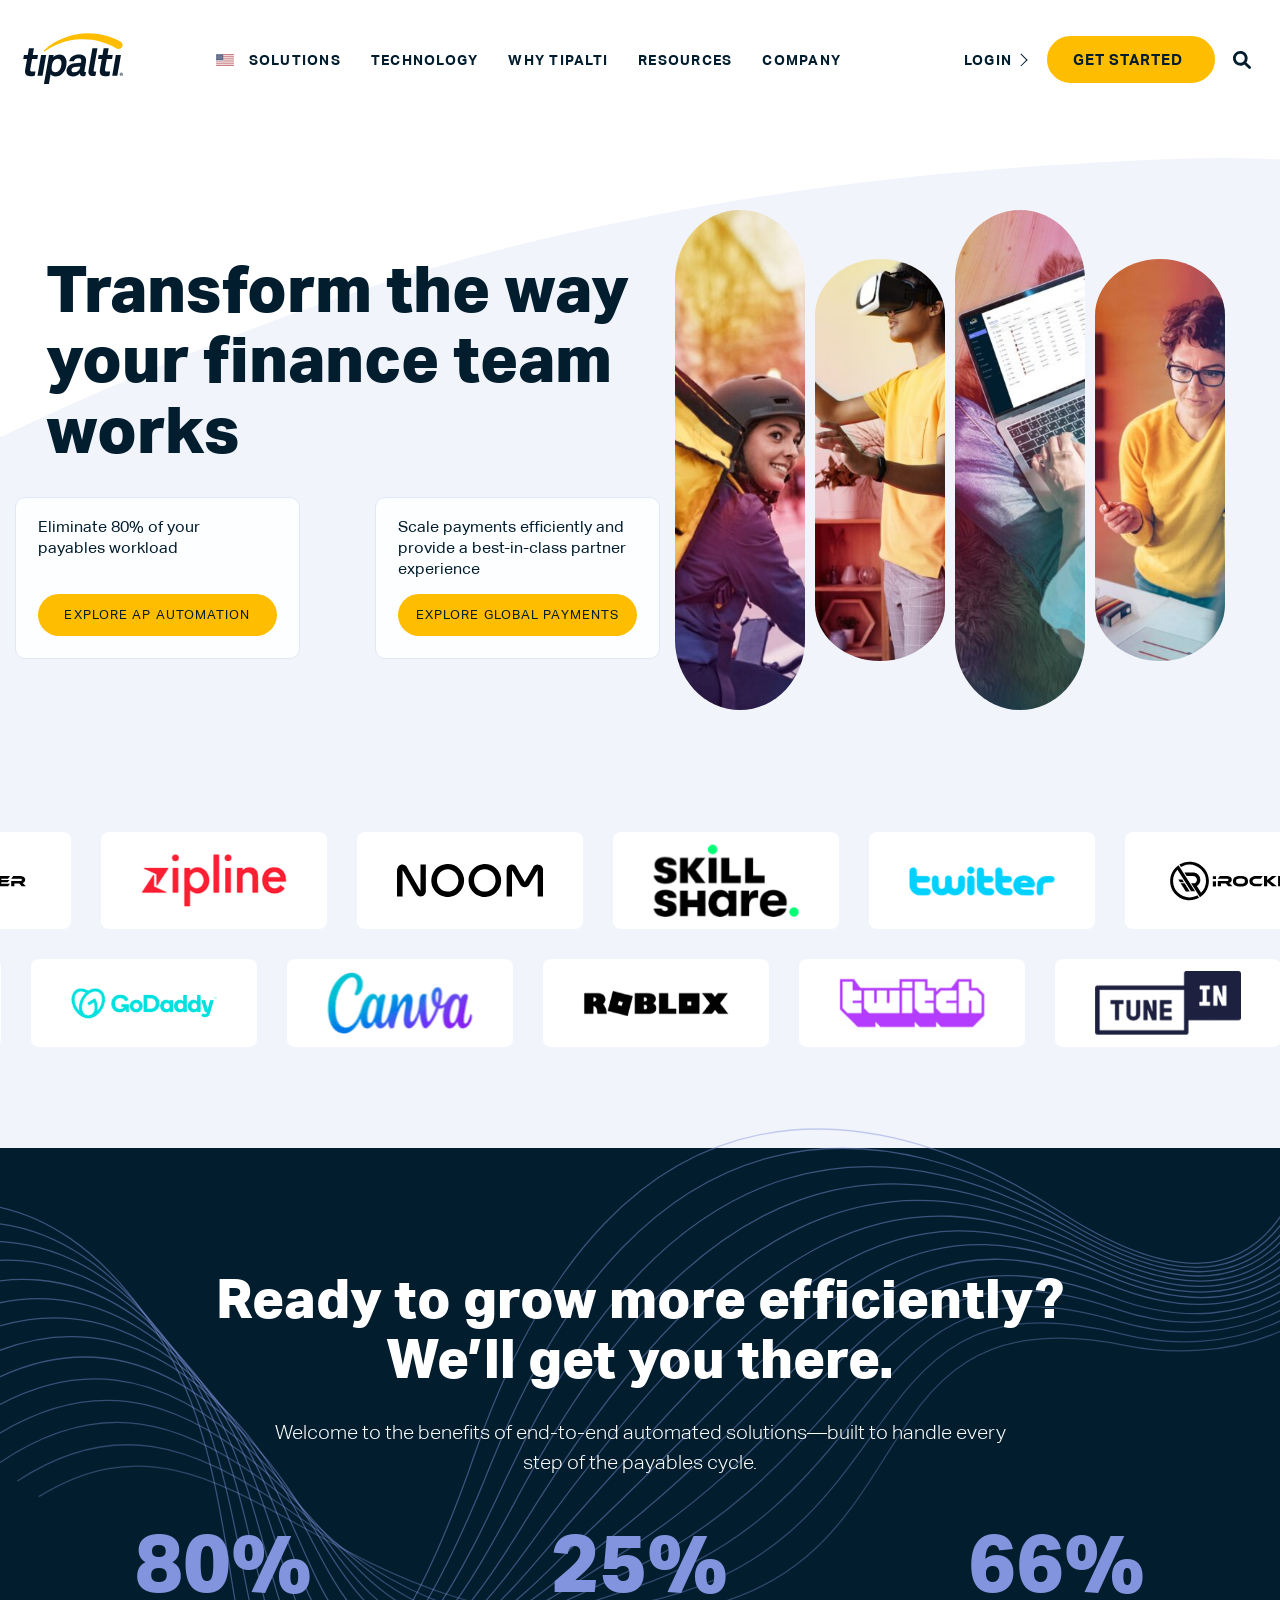
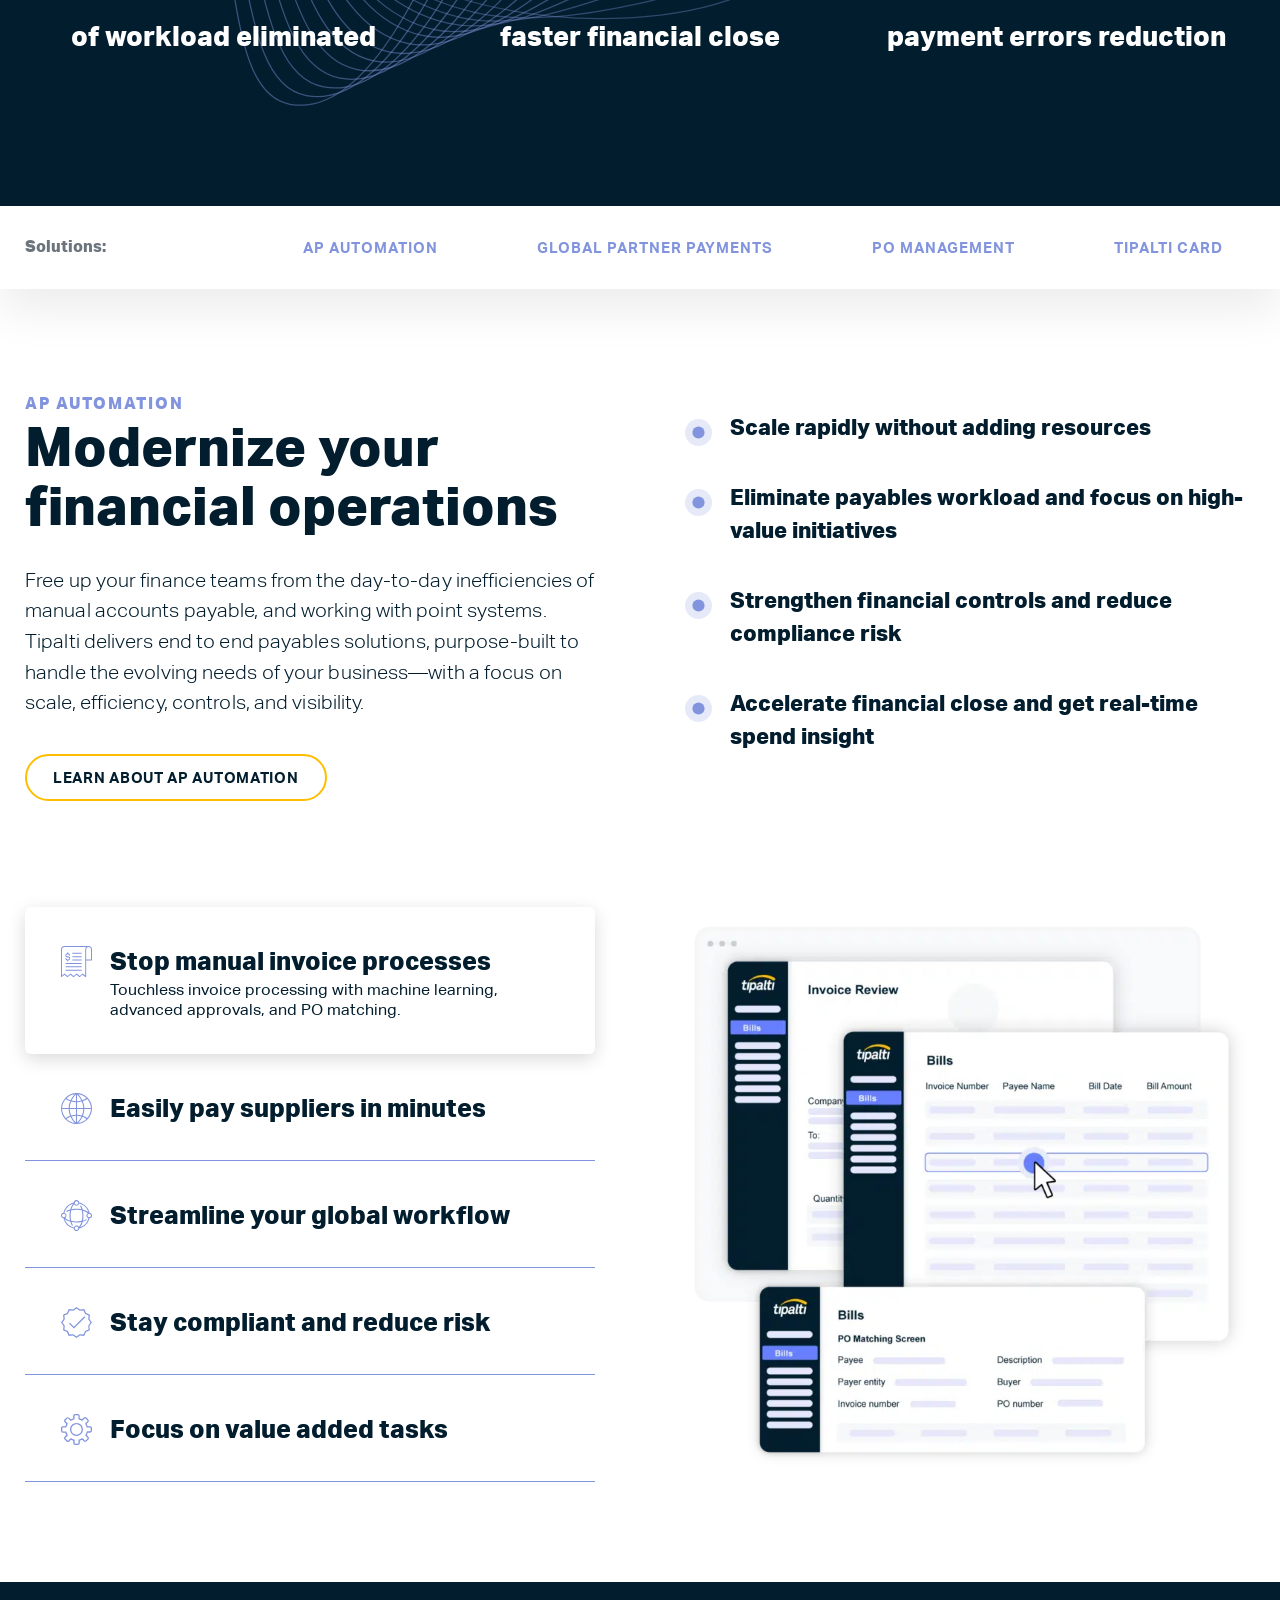
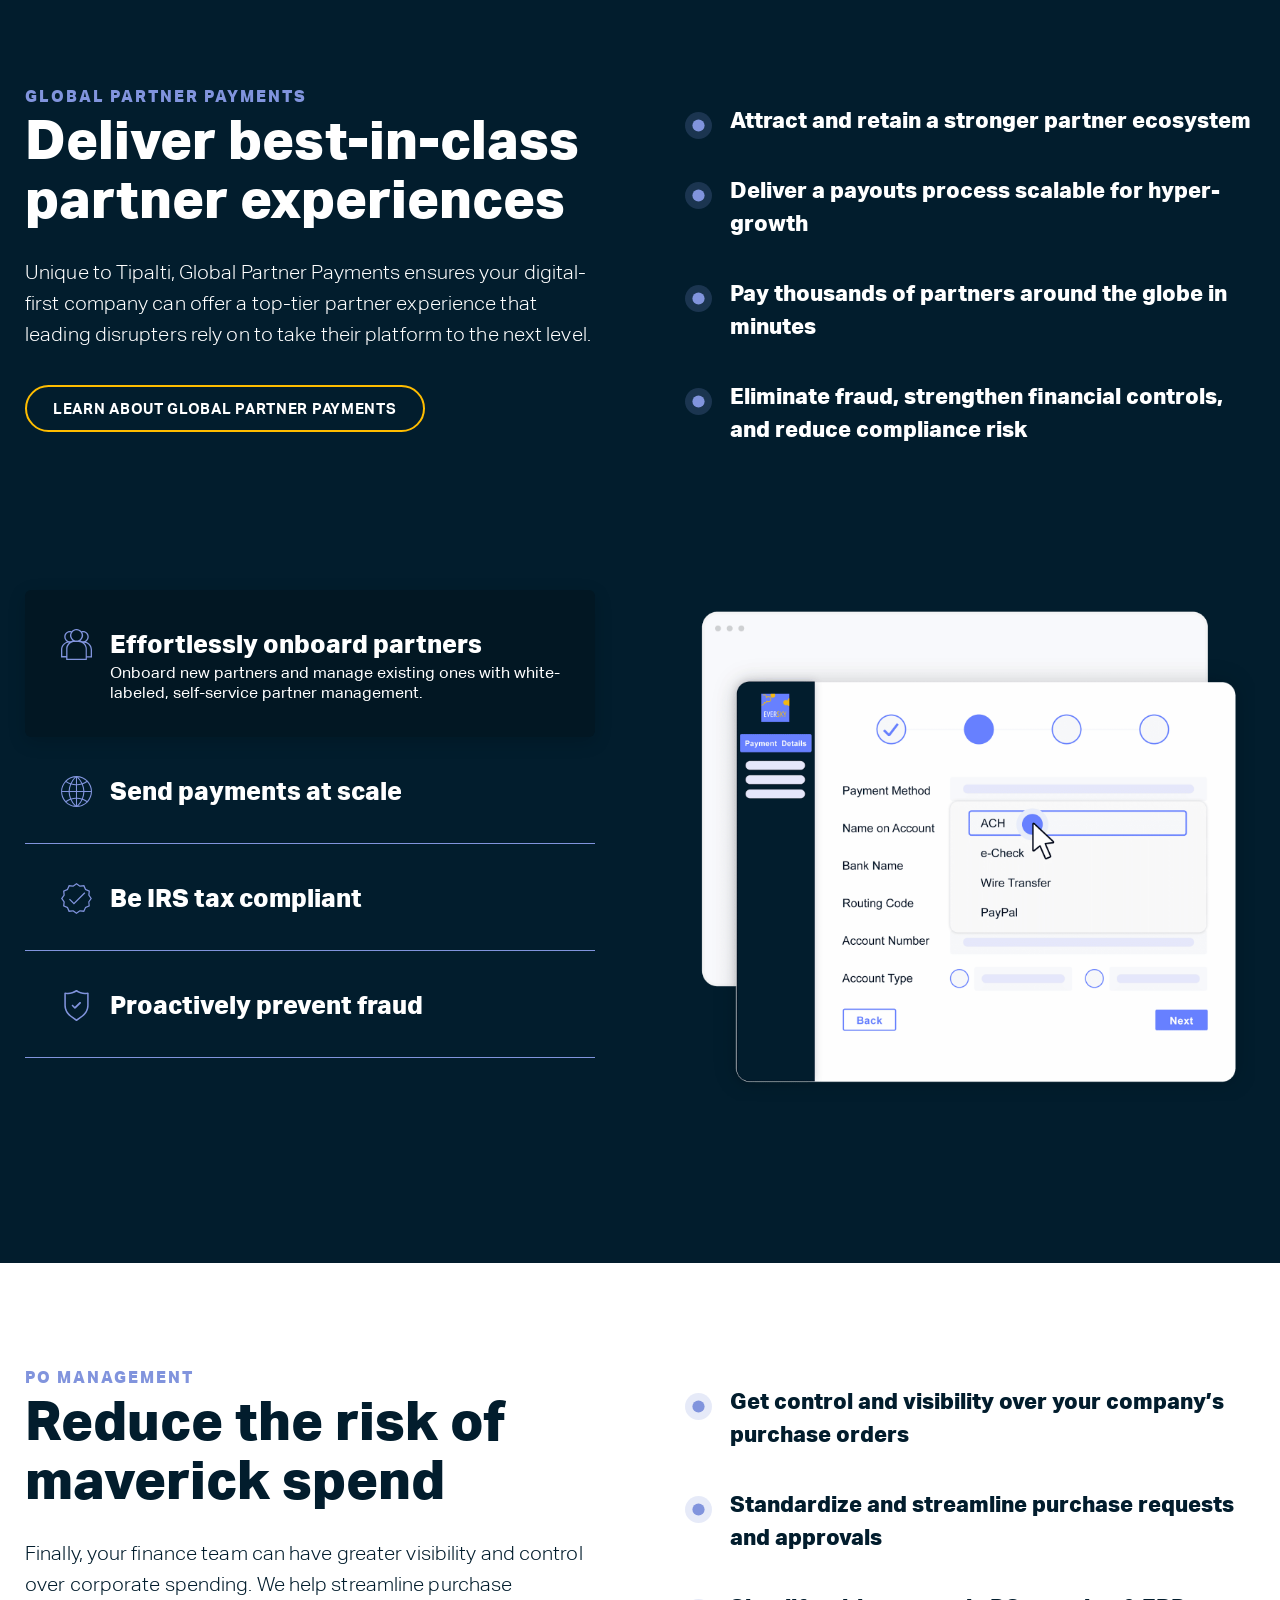
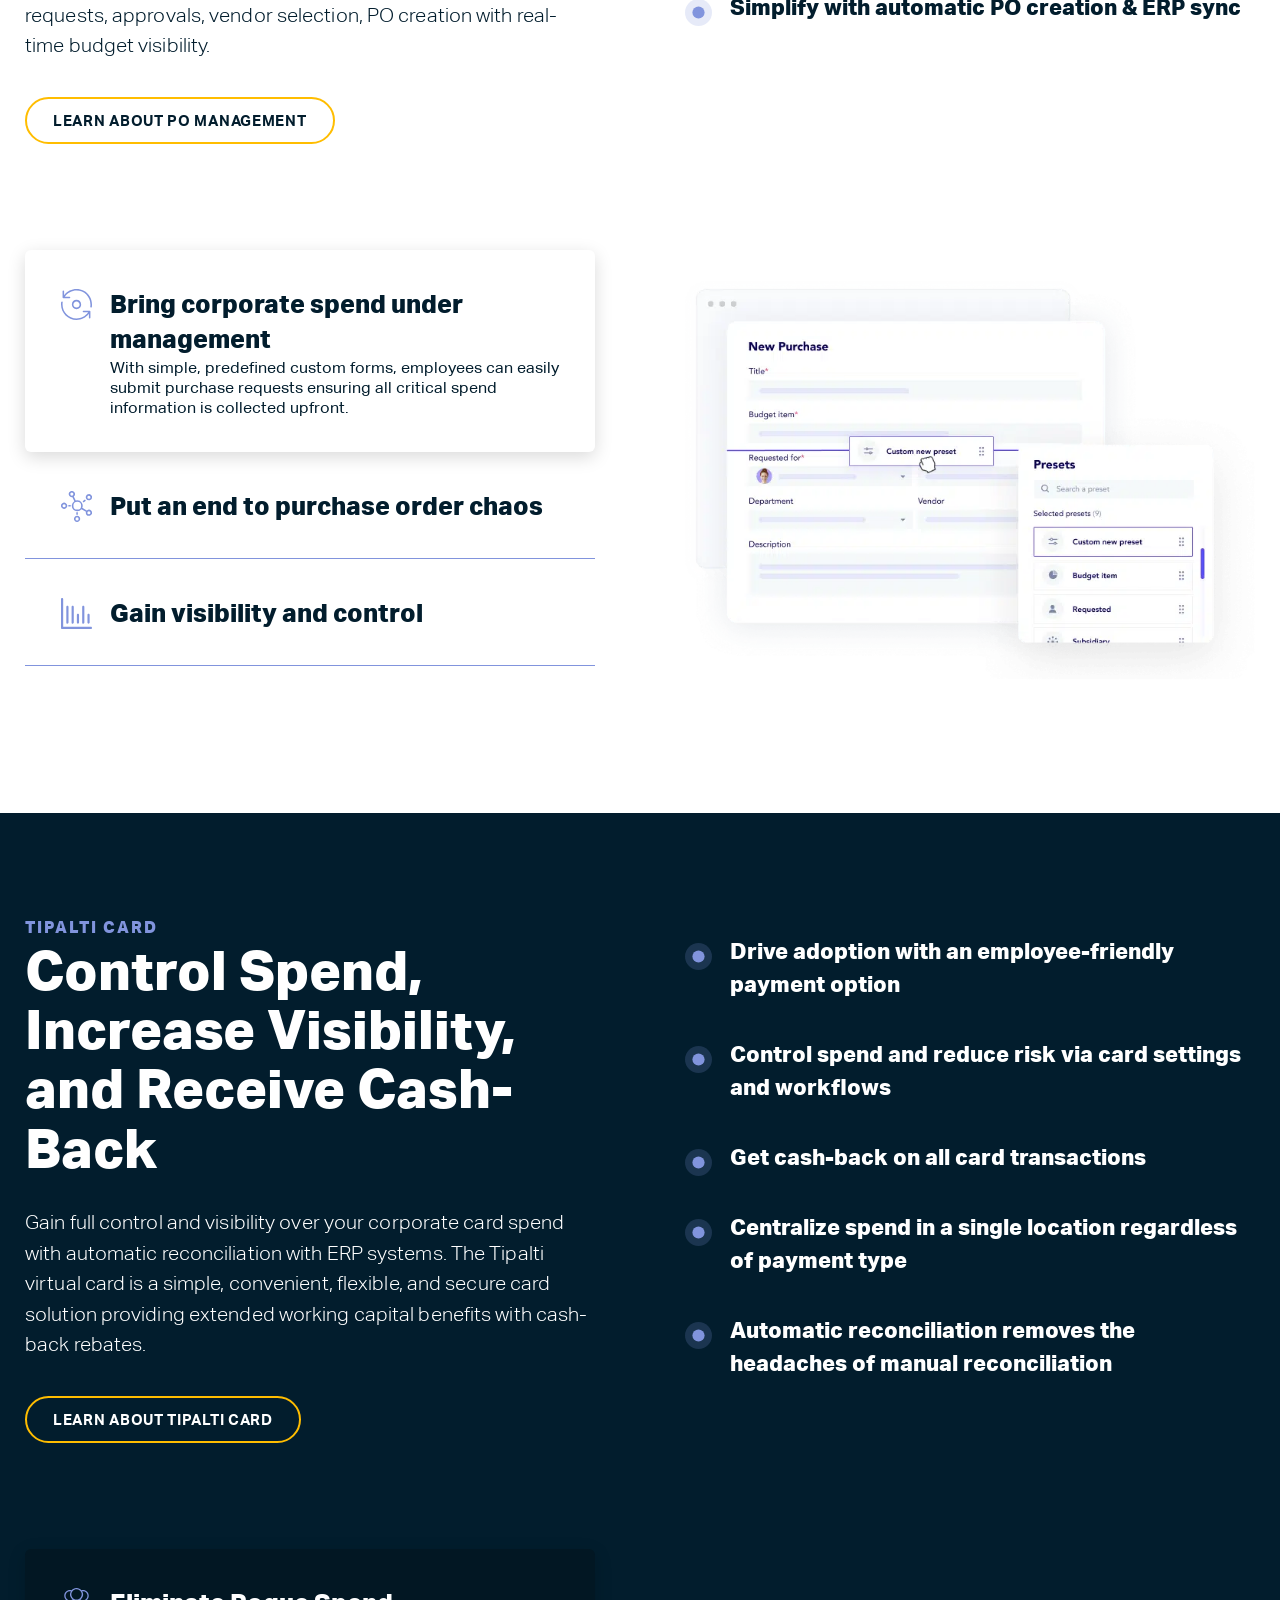
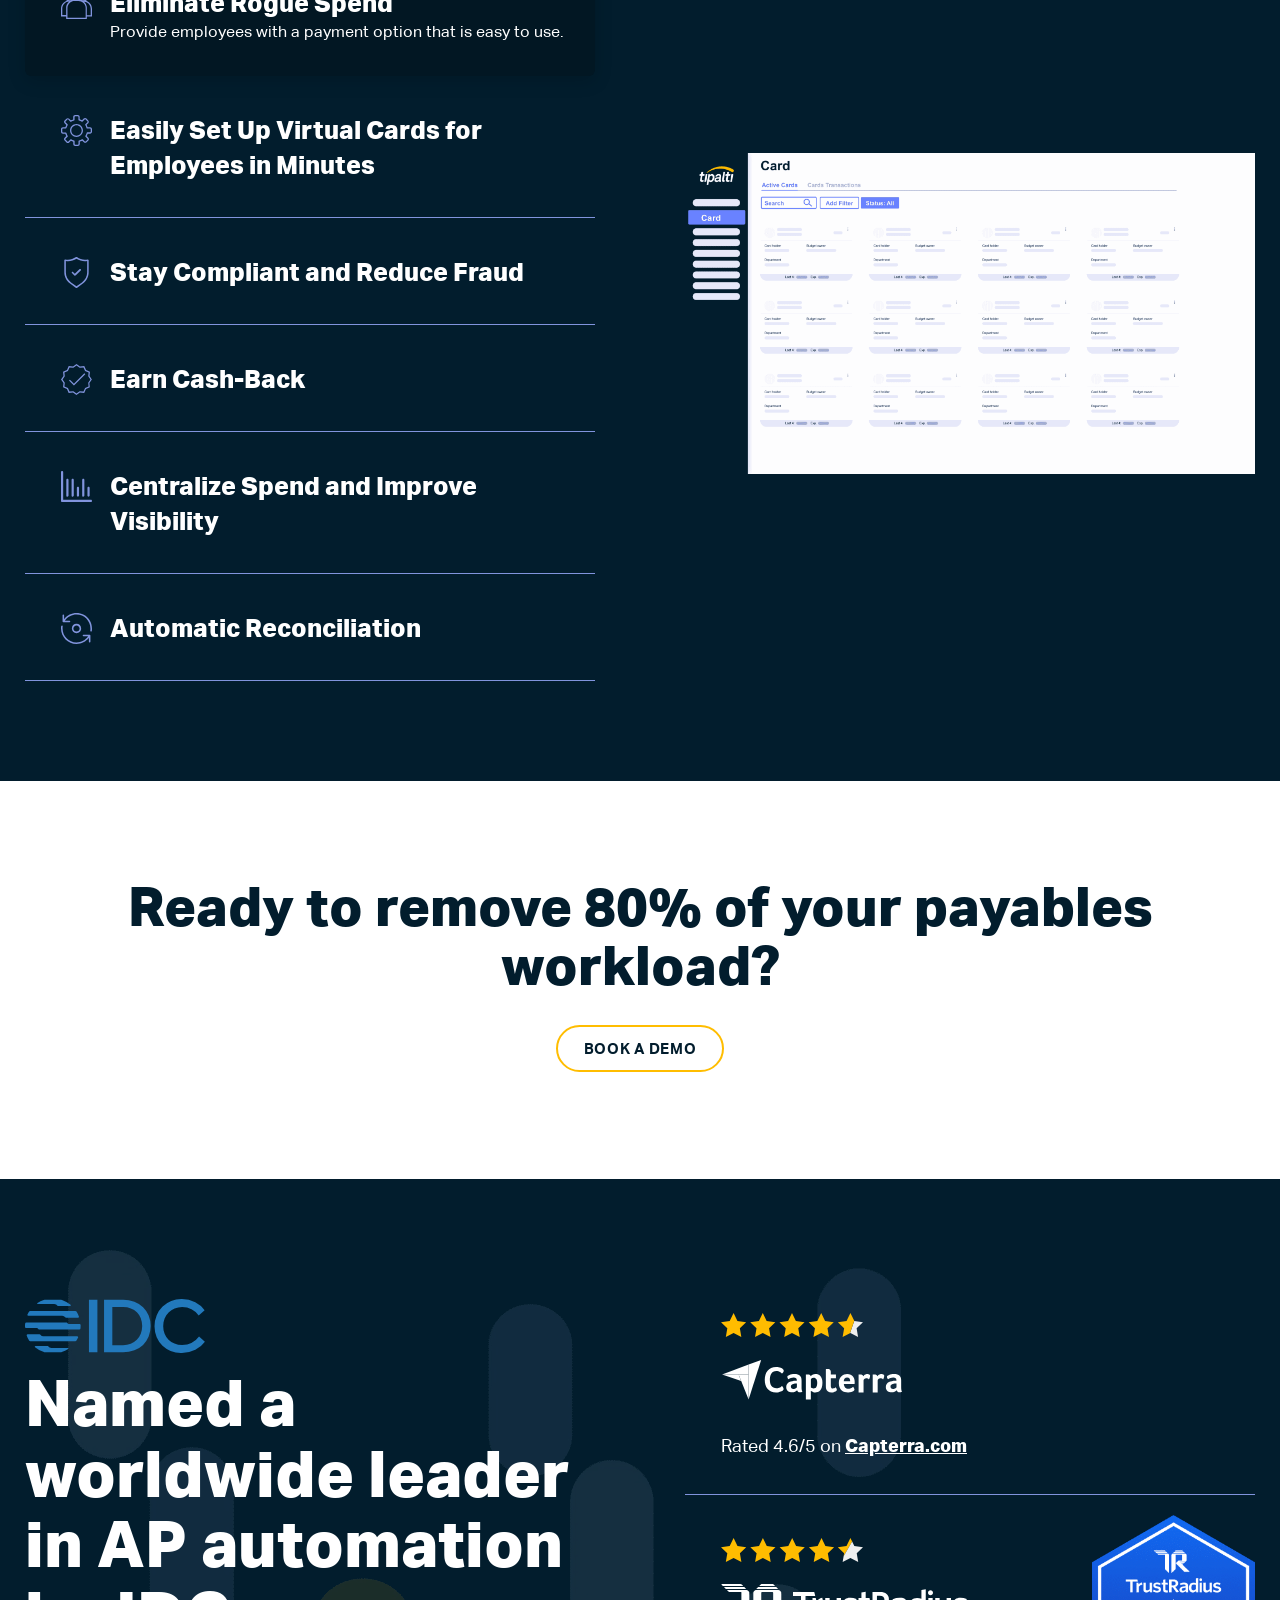
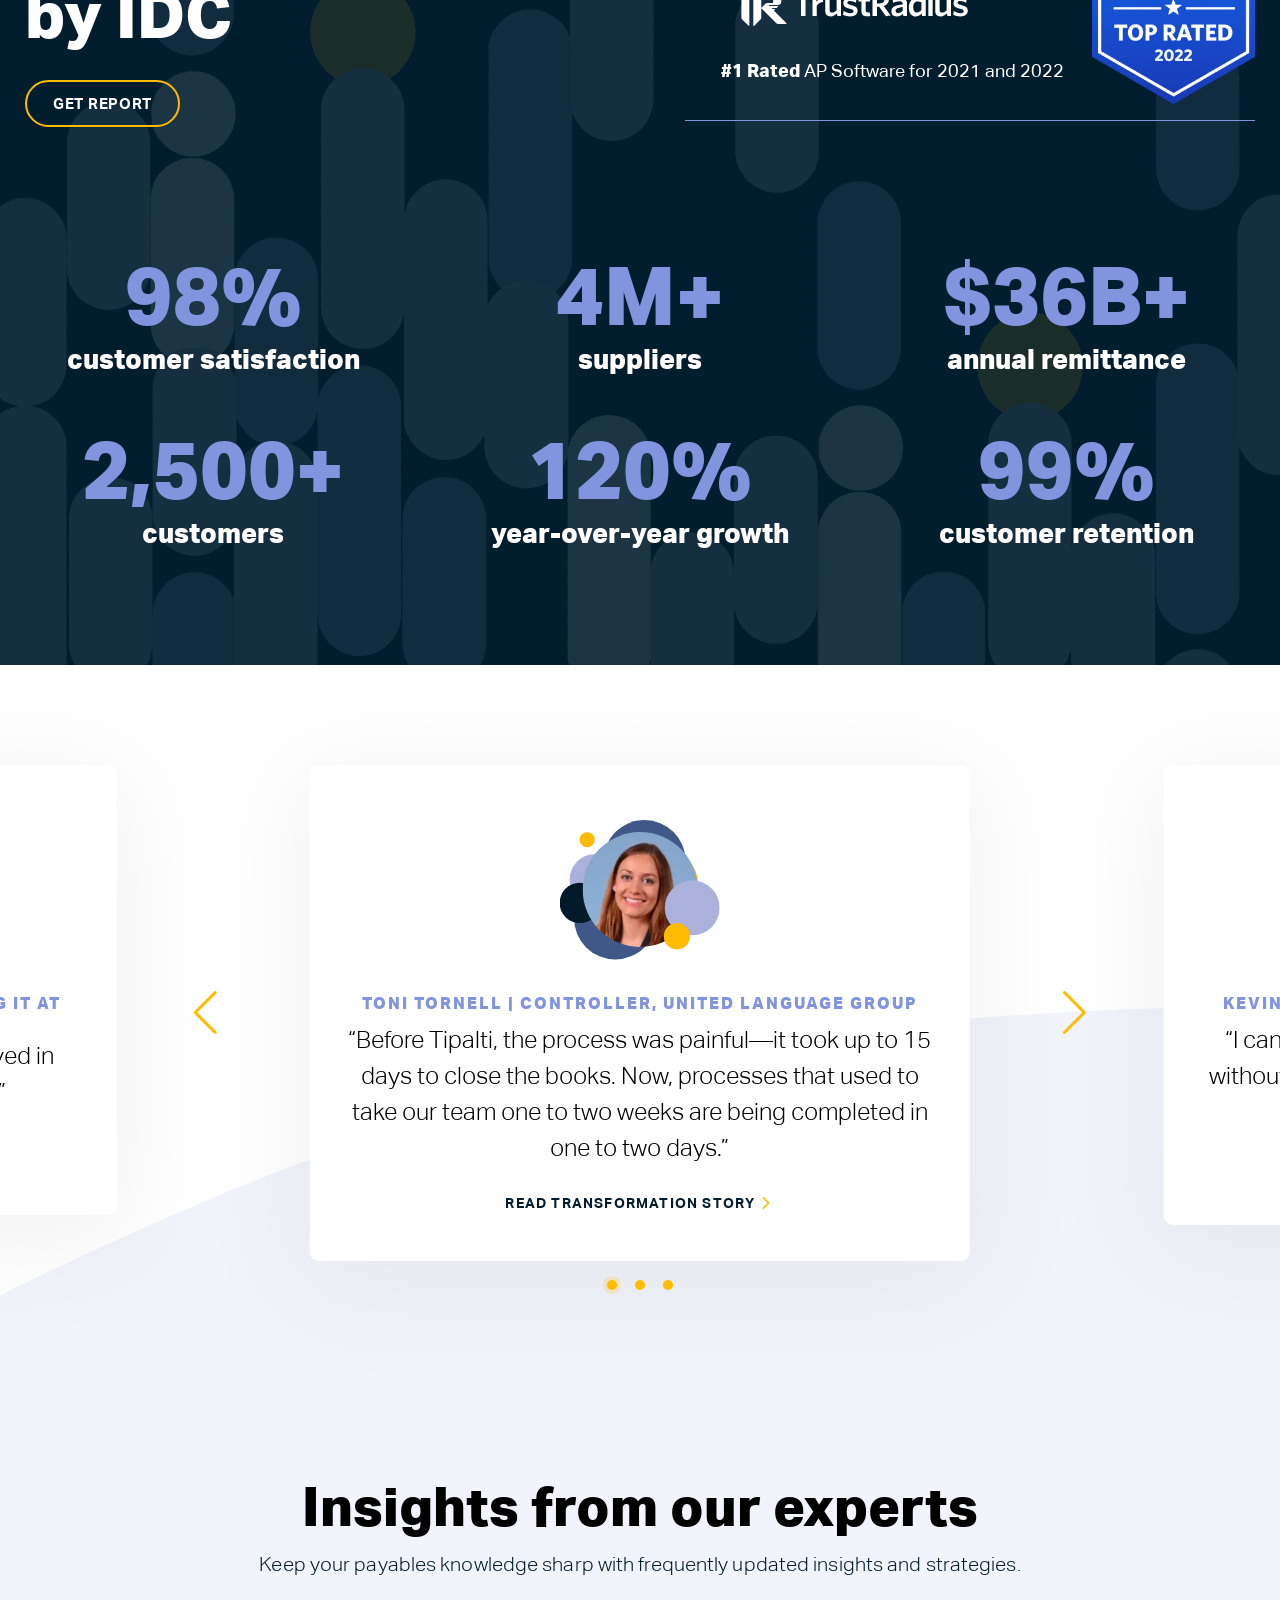
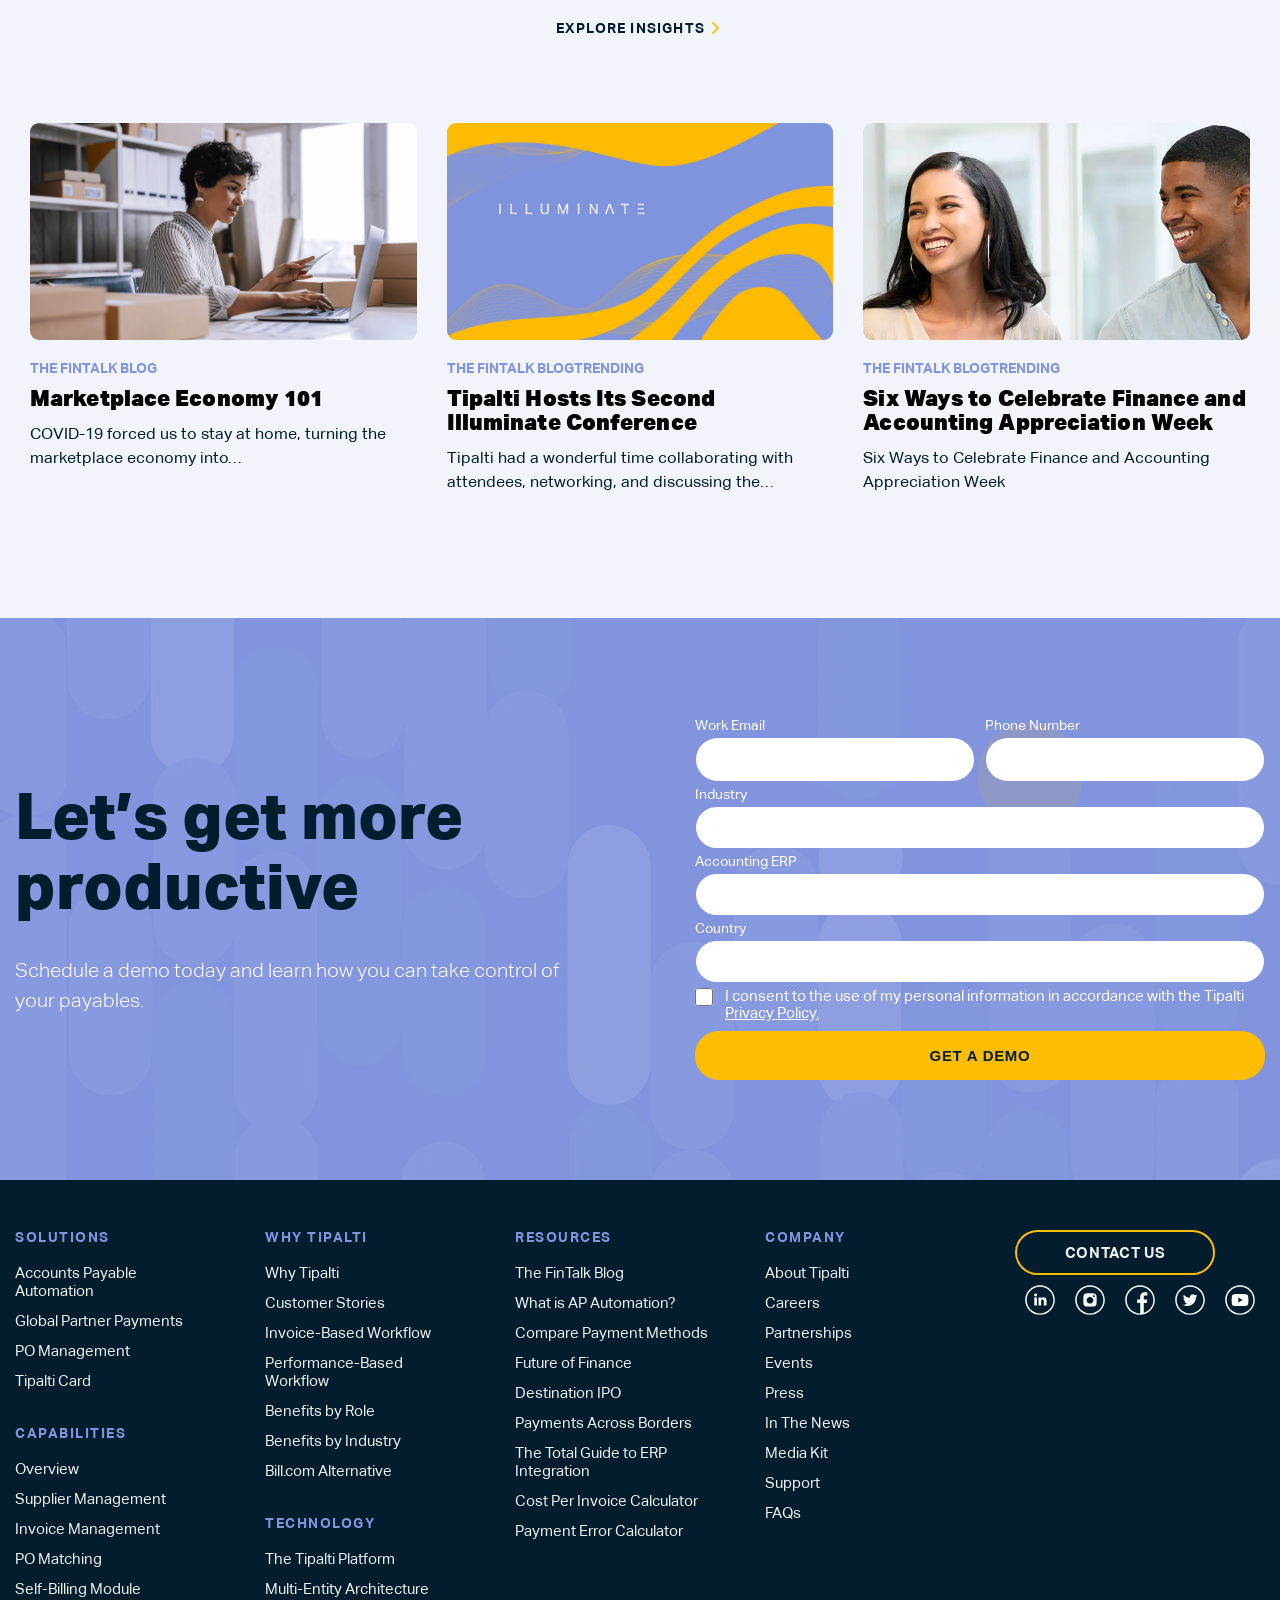
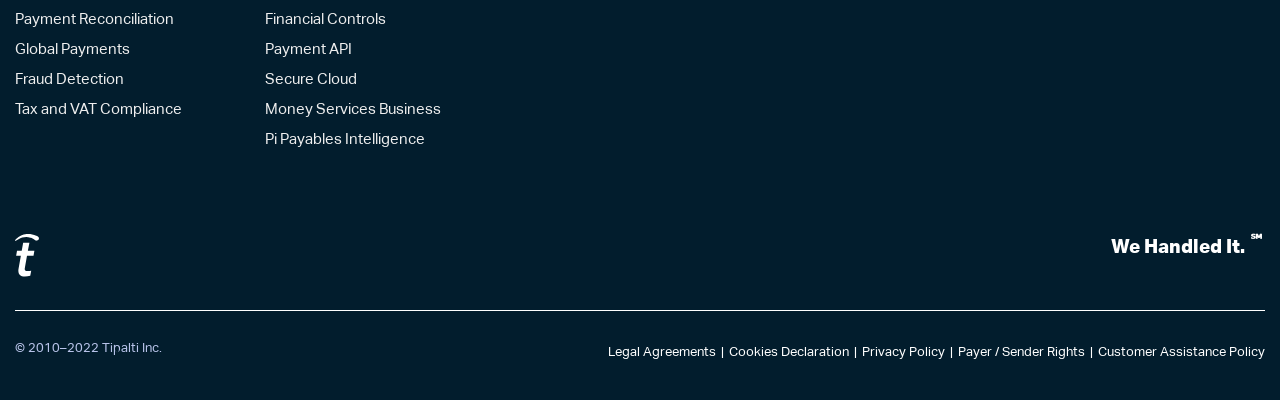
==== src/preview/index.html @ f751b385 "first commit" ====
<!doctype html>
<html lang="en">
<head>
	<meta charset="UTF-8">
<title>title</title>
<meta name="robots" content="noindex, nofollow">
<meta name="viewport" content="width=device-width, user-scalable=no, initial-scale=1.0, maximum-scale=1.0, minimum-scale=1.0">
<meta http-equiv="X-UA-Compatible" content="ie=edge">
<!-- Chrome, Firefox OS and Opera -->
<meta name="theme-color" content="#000">
<!-- Windows Phone -->
<meta name="msapplication-navbutton-color" content="#000">
<!-- iOS Safari -->
<meta name="apple-mobile-web-app-status-bar-style" content="#000">

<link rel="stylesheet" href="../static/css/index.css">



<!--<link rel="shortcut icon" href="../static/images/favicon.png"/>-->

</head>
<body class="home">
<!--page-wrapper-->
<div class="page-wrapper">
	<header class="header wrapper" id="header">
    <div class="container">
        <div class="header-logo"><a href="#"><img src="../static/images/general/logo.svg" alt="logo"></a></div>
        <div class="header-lang">
            <div class="header-lang__title">
                <img src="../static/images/general/en-us.png" alt="en-us">
            </div>
            <ul>
                <li><a href="#"><img src="../static/images/general/en-us.png" alt="en-us"></a></li>
                <li><a href="#"><img src="../static/images/general/en-us.png" alt="en-us"></a></li>
            </ul>
        </div>
        <div class="header-nav">
            <ul>
                <li class="menu-item">
                    <a href="#" class="menu-link">Solutions</a>
                    <ul class="sub-menu">
                        <li id="menu-item-23347" class="menu-item menu-item-type-post_type menu-item-object-page menu-item-has-children menu-item-23347 page-item-9819">
                            <a class="has-desc menu-link" href="https://tipalti.com/ap-automation/">Accounts Payable Automation</a>
                            <span class="menu-item-desc">End-to-end, invoice-based payments designed for growing companies</span>
                            <ul class="sub-menu collapse"><li id="menu-item-23354" class="menu-item menu-item-type-post_type menu-item-object-page menu-item-23354 page-item-5783"><a class="has-icon menu-link" href="https://tipalti.com/product/supplier-management/"><img src="https://tipalti.com/wp-content/uploads/2022/03/icon-supplier-management.svg" alt="Supplier Management Icon" width="150" height="150" class="menu-item-icon" loading="lazy">Supplier Management</a></li><li id="menu-item-23353" class="menu-item menu-item-type-post_type menu-item-object-page menu-item-23353 page-item-3613"><a class="has-icon menu-link" href="https://tipalti.com/product/invoice-management/"><img src="https://tipalti.com/wp-content/uploads/2022/03/icon-invoice.svg" alt="Invoice Icon" width="150" height="150" class="menu-item-icon" loading="lazy">Invoice Management</a></li><li id="menu-item-23359" class="menu-item menu-item-type-post_type menu-item-object-page menu-item-23359 page-item-3614"><a class="has-icon menu-link" href="https://tipalti.com/product/po-matching/"><img src="https://tipalti.com/wp-content/uploads/2022/03/icon-po-matching.svg" alt="PO Matching Icon" width="150" height="150" class="menu-item-icon" loading="lazy">Purchase Order Matching</a></li><li id="menu-item-23356" class="menu-item menu-item-type-post_type menu-item-object-page menu-item-23356 page-item-3616"><a class="has-icon menu-link" href="https://tipalti.com/product/global-payments/"><img src="https://tipalti.com/wp-content/uploads/2022/03/icon-global-payouts.svg" alt="Global Payouts Icon" width="150" height="150" class="menu-item-icon" loading="lazy">Payment Remittance</a></li><li id="menu-item-23358" class="menu-item menu-item-type-post_type menu-item-object-page menu-item-23358 page-item-3617"><a class="has-icon menu-link" href="https://tipalti.com/product/payment-reconciliation-reporting/"><img src="https://tipalti.com/wp-content/uploads/2022/03/icon-payment-rec.svg" alt="Payment Reconciliation Icon" width="150" height="150" class="menu-item-icon" loading="lazy">Payment Reconciliation</a></li></ul></li><li id="menu-item-23348" class="order-last menu-item menu-item-type-post_type menu-item-object-page menu-item-23348 page-item-23339"><a class="has-desc menu-link" href="https://tipalti.com/po-management/">Purchase Order Management</a><span class="menu-item-desc">Control and visibility over corporate spend</span></li><li id="menu-item-23349" class="menu-item menu-item-type-post_type menu-item-object-page menu-item-has-children menu-item-23349 page-item-7848"><a class="has-desc menu-link" href="https://tipalti.com/global-partner-payments/">Global Partner Payments</a><span class="menu-item-desc">Scalable payment solutions for creator, ad tech, sharing and marketplaces economy</span><ul class="sub-menu collapse"><li id="menu-item-23360" class="menu-item menu-item-type-post_type menu-item-object-page menu-item-23360 page-item-5783"><a class="has-icon menu-link" href="https://tipalti.com/product/supplier-management/"><img src="https://tipalti.com/wp-content/uploads/2022/03/icon-supplier-management.svg" alt="Supplier Management Icon" width="150" height="150" class="menu-item-icon" loading="lazy">Partner Management</a></li><li id="menu-item-23357" class="menu-item menu-item-type-post_type menu-item-object-page menu-item-23357 page-item-3616"><a class="has-icon menu-link" href="https://tipalti.com/product/global-payments/"><img src="https://tipalti.com/wp-content/uploads/2022/03/icon-global-payouts.svg" alt="Global Payouts Icon" width="150" height="150" class="menu-item-icon" loading="lazy">Global Payments</a></li><li id="menu-item-23361" class="menu-item menu-item-type-post_type menu-item-object-page menu-item-23361 page-item-3620"><a class="has-icon menu-link" href="https://tipalti.com/product/detect-risk-module/"><img src="https://tipalti.com/wp-content/uploads/2022/03/icon-fraud-detection.svg" alt="Fraud Detection Icon" width="150" height="150" class="menu-item-icon" loading="lazy">Fraud Detection</a></li><li id="menu-item-23362" class="menu-item menu-item-type-post_type menu-item-object-page menu-item-23362 page-item-3615"><a class="has-icon menu-link" href="https://tipalti.com/product/self-billing-invoice/"><img src="https://tipalti.com/wp-content/uploads/2022/03/icon-self-billing.svg" alt="Self Billing Icon" width="150" height="150" class="menu-item-icon" loading="lazy">Self-Billing Module</a></li><li id="menu-item-23363" class="menu-item menu-item-type-post_type menu-item-object-page menu-item-23363 page-item-3612"><a class="has-icon menu-link" href="https://tipalti.com/product/tax-regulatory-compliance/"><img src="https://tipalti.com/wp-content/uploads/2022/03/icon-tax-compliant.svg" alt="Tax Compliant Icon" width="150" height="150" class="menu-item-icon" loading="lazy">Tax and VAT Compliance</a></li></ul></li><li id="menu-item-33430" class="menu-item menu-item-type-post_type menu-item-object-page menu-item-33430 page-item-33214"><a class="has-desc menu-link" href="https://tipalti.com/card/">Tipalti Card</a><span class="menu-item-desc">Manage and reconcile spend, gain visibility, and receive cash-back</span></li>
                    </ul>
                </li>
                <li class="menu-item">
                    <a href="#" class="menu-link">Technology</a>
                </li>
                <li class="menu-item">
                    <a href="#" class="menu-link">Why Tipalti</a>
                </li>
                <li class="menu-item">
                    <a href="#" class="menu-link">Resources</a>
                </li>
                <li class="menu-item">
                    <a href="#" class="menu-link">Company</a>
                </li>
            </ul>
        </div>
        <div class="header-login">
            <a href="#" class="menu-link">Login</a>
        </div>
        <div class="header-button">
            <a href="#" class="btn-primary">GET STARTED</a>
        </div>
        <div class="header-search">
            <form action="#"></form>
        </div>
    </div>
</header>
	<!--page-content-->
	<div class="page-content">
		<section class="hero">
			<div class="container">
				<div class="hero-desc">
					<h1 class="hero-title">Transform the way your finance team works</h1>
					<div class="hero-info">
						<div class="hero-info__title">
							<span>How can we help?</span>
							<ul>
								<li><a href="#">Explore AP Automation</a></li>
								<li><a href="#">Explore Global PAyments</a></li>
							</ul>
						</div>
						<div class="hero-info__item">
							<div class="hero-info__text">Eliminate 80% of your <br> payables workload</div>
							<div class="hero-info__link"><a href="#" class="btn-primary">Explore AP Automation</a></div>
						</div>
						<div class="hero-info__item">
							<div class="hero-info__text">Scale payments efficiently and provide a best-in-class partner experience</div>
							<div class="hero-info__link"><a href="#" class="btn-primary">Explore Global PAyments</a></div>
						</div>
					</div>
				</div>
				<div class="hero-media">
					<span><img src="../static/images/general/hero-1.jpg" alt="hero"></span>
					<span><img src="../static/images/general/hero-2.jpg" alt="hero"></span>
					<span><img src="../static/images/general/hero-3.jpg" alt="hero"></span>
					<span><img src="../static/images/general/hero-4.jpg" alt="hero"></span>
				</div>
			</div>
			<div class="hero-logo">
				<div class="hero-logo__item">
					<span><img src="../static/images/general/hero-logo-1.svg" alt="hero-logo"></span>
					<span><img src="../static/images/general/hero-logo-2.png" alt="hero-logo"></span>
					<span><img src="../static/images/general/hero-logo-3.svg" alt="hero-logo"></span>
					<span><img src="../static/images/general/hero-logo-4.png" alt="hero-logo"></span>
					<span><img src="../static/images/general/hero-logo-5.png" alt="hero-logo"></span>
					<span><img src="../static/images/general/hero-logo-1.svg" alt="hero-logo"></span>
				</div>
				<div class="hero-logo__item">
					<span><img src="../static/images/general/hero-logo-6.png" alt="hero-logo"></span>
					<span><img src="../static/images/general/hero-logo-7.png" alt="hero-logo"></span>
					<span><img src="../static/images/general/hero-logo-8.png" alt="hero-logo"></span>
					<span><img src="../static/images/general/hero-logo-9.png" alt="hero-logo"></span>
					<span><img src="../static/images/general/hero-logo-10.png" alt="hero-logo"></span>
					<span><img src="../static/images/general/hero-logo-6.png" alt="hero-logo"></span>
				</div>
			</div>
		</section>
		<section class="info">
			<div class="container">
				<div class="title-section title-section__white">
					Ready to grow more efficiently? We’ll get you there.
				</div>
				<div class="text-section text-section__white">
					Welcome to the benefits of end-to-end automated solutions—built to handle every step of the payables cycle.
				</div>
				<div class="info-wrap">
					<div class="info-item">
						<div class="info-item__number">80%</div>
						<div class="info-item__text">of workload eliminated</div>
					</div>
					<div class="info-item">
						<div class="info-item__number">25%</div>
						<div class="info-item__text">faster financial close</div>
					</div>
					<div class="info-item">
						<div class="info-item__number">66%</div>
						<div class="info-item__text">payment errors reduction</div>
					</div>
				</div>
			</div>
			<div class="bg-svg">
				<svg xmlns="http://www.w3.org/2000/svg" viewBox="0 0 1000 610" data-watch-parallax="{y:'-40,0',viewport:'.7'}" style="/* transform: translateY(-20.192px); */"><path data-watch-parallax="{x:'50',y:'-100,-135',opacity:'.15,.45',velocity:'1.5'}" style="opacity: 0.45; transform: translateX(50px) translateY(-135px);" fill="none" stroke="#8194dd" d="M1003.84-.62c-18.66 158.41-32.13 351.3-228.51 222.7-123.12-80.62-340.47-139.58-454.8 192-24.42 70.82-77.9 206.6-143.95 194.56-61.76-11.28-28.44-173.18-105.15-292.14-81-125.58-197.56-133.42-322.56-17.77"></path><path data-watch-parallax="{x:'50',y:'-100,-135',opacity:'.15,.45',velocity:'1.5'}" style="opacity: 0.45; transform: translateX(50px) translateY(-135px);" fill="none" stroke="#8194dd" d="M1007.88 12.15c-18.66 158.39-39.07 333.73-227.33 217.37-129.66-80.14-324.47-114.3-447.8 193.37-26.42 65.88-79.38 190.82-143.38 179-61.81-11.55-34.53-163.39-109-274.83C.86 208.15-111.31 199.14-232.3 309.33"></path><path data-watch-parallax="{x:'50',y:'-100,-135',opacity:'.15,.45',velocity:'1.5'}" style="opacity: 0.45; transform: translateX(50px) translateY(-135px);" fill="none" stroke="#8194dd" d="M1012.59 24.93C993.93 183.29 966 341.77 786.45 237 650 157.32 477.9 148 345.64 431.7c-28.42 61-80.85 175-142.8 163.4C141 583.26 162.19 441.48 89.92 337.55c-78-112.2-185.73-122.36-302.71-17.64"></path><path data-watch-parallax="{x:'50',y:'-100,-135',opacity:'.15,.45',velocity:'1.5'}" style="opacity: 0.45; transform: translateX(50px) translateY(-135px);" fill="none" stroke="#8194dd" d="M1016.62 37C998 195.54 962.06 338 791.67 244 648.3 164.82 499 180.3 357.85 440.3c-30.45 56.12-82.34 159.59-142.21 148-62-12-46.81-144-116.81-240.53C22.25 242.14-81 230.8-194 330.17"></path><path data-watch-parallax="{x:'50',y:'-100,-135',opacity:'.15,.45',velocity:'1.5'}" style="opacity: 0.45; transform: translateX(50px) translateY(-135px);" fill="none" stroke="#8194dd" d="M1021.33 49.82c-18.66 158.47-63 285.34-223.76 201.56-150.53-78.44-277-38.23-426.82 197.71-32.5 51.21-83.82 143.84-141.63 132.42-62-12.25-53-134.18-120.7-223.24-75.19-98.92-173.89-111.44-282.88-17.52"></path><path data-watch-parallax="{x:'50',y:'-100,-135',opacity:'.15,.45',velocity:'1.5'}" style="opacity: 0.45; transform: translateX(50px) translateY(-135px);" fill="none" stroke="#8194dd" d="M1025.36 62.6c-18.65 158.4-71.74 270.27-222.57 196.19C644.91 181.26 541.29 246 383 457.86c-34.6 46.31-85.3 128.07-141.05 116.84-62.12-12.51-59.27-124.35-124.59-205.92-73.84-92.21-168-105.91-273-17.46"></path><path data-watch-parallax="{x:'50',y:'-100,-135',opacity:'.15,.45',velocity:'1.5'}" style="opacity: 0.45; transform: translateX(50px) translateY(-135px);" fill="none" stroke="#8194dd" d="M1029.4 75.37C1010.74 233.74 948.56 331.1 808 266.2c-165.44-76.39-246.16 12.58-412.82 200.41-36.73 41.4-86.78 112.3-140.48 101.26-62.17-12.78-65.56-114.49-128.47-188.61-72.53-85.47-162-100.36-263-17.39"></path><path data-watch-parallax="{x:'50',y:'-100,-135',opacity:'.15,.45',velocity:'1.5'}" style="opacity: 0.45; transform: translateX(50px) translateY(-135px);" fill="none" stroke="#8194dd" d="M1034.11 87.48c-18.66 158.52-90.18 242-220.21 185.71-173.2-75-231 37.9-405.82 202-38.9 36.52-88.26 96.65-139.9 85.8-62.25-13.08-71.93-104.75-132.35-171.54-71.3-78.82-156.14-95-253.12-17.35"></path><path data-watch-parallax="{x:'50',y:'-100,-135',opacity:'.15,.45',velocity:'1.5'}" style="opacity: 0.443216; transform: translateX(48.8693px) translateY(-134.208px);" fill="none" stroke="#8194dd" d="M1038.14 100.26c-18.66 158.44-99.71 228.35-219 180.3-181.21-73-216 63-398.82 203.33-41.13 31.56-89.75 80.84-139.32 70.21-62.31-13.37-78.36-94.79-136.24-154.21-70.13-72-150.22-89.4-243.2-17.28"></path><path data-watch-parallax="{x:'50',y:'-100,-135',opacity:'.15,.45',velocity:'1.5'}" style="opacity: 0.422915; transform: translateX(45.4858px) translateY(-131.84px);" fill="none" stroke="#8194dd" d="M1042.18 113c-18.66 158.36-109.43 215.12-217.84 174.9-189.46-70.29-201.19 87.9-391.82 204.59-43.36 26.53-91.2 65-138.74 54.61-62.37-13.65-84.86-84.76-140.13-136.85-69-65.08-144.3-83.84-233.28-17.2"></path><path data-watch-parallax="{x:'50',y:'-100,-135',opacity:'.15,.45',velocity:'1.5'}" style="opacity: 0.404222; transform: translateX(42.3704px) translateY(-129.659px);" fill="none" stroke="#8194dd" d="M1046.89 125.14c-18.66 158.39-119.23 202.46-216.65 169.63-198-66.72-186.43 112.6-384.83 206.08-45.62 21.5-92.66 49.29-138.16 39.1-62.43-14-91.44-74.75-144-119.67-68.07-58.15-138.4-78.36-223.38-17.15"></path><path data-watch-parallax="{x:'50',y:'-100,-135',opacity:'.15,.45',velocity:'1.5'}" style="opacity: 0.385068; transform: translateX(39.178px) translateY(-127.425px);" fill="none" stroke="#8194dd" d="M1050.92 137.92c-18.66 158.31-129.08 190-215.46 164.25-206.88-61.73-171.66 136.92-377.83 207.41-47.87 16.36-94.13 33.5-137.58 23.54-62.48-14.31-98.1-64.56-147.9-102.38-67.18-51-132.48-72.83-213.44-17.08"></path><path data-watch-parallax="{x:'50',y:'-100,-135',opacity:'.15,.45',velocity:'1.5'}" style="opacity: 0.366478; transform: translateX(36.0796px) translateY(-125.256px);" fill="none" stroke="#8194dd" d="M1055 150.7c-18.66 158.39-138.88 178.13-214.27 159C624.58 255 683.91 470.84 469.85 518.64c-50.11 11.2-95.58 17.67-137 8-62.52-14.74-104.82-54.29-151.79-85.2-66.41-43.69-126.56-67.36-203.52-17"></path><path data-watch-parallax="{x:'50',y:'-100,-135',opacity:'.15,.45',velocity:'1.5'}" style="opacity: 0.34961; transform: translateX(33.2683px) translateY(-123.288px);" fill="none" stroke="#8194dd" d="M1059.66 162.81C1041 321.35 911.16 329.45 846.58 316.68 620.9 272.07 704.87 501.89 482.75 527.21 223.38 556.77 149.78 340.61-3 434.68"></path></svg>
			</div>
		</section>
		<section class="solutions">
			<div class="solutions-nav">
				<div class="container">
					<span>Solutions:</span>
					<ul>
						<li><a href="#" class="btn-secondary" data-item="solutions-1">AP Automation</a></li>
						<li><a href="#" class="btn-secondary" data-item="solutions-2">Global Partner Payments</a></li>
						<li><a href="#" class="btn-secondary" data-item="solutions-3">PO Management</a></li>
						<li><a href="#" class="btn-secondary" data-item="solutions-4">Tipalti Card</a></li>
					</ul>
				</div>
			</div>
			<div class="solutions-wrap">
				<div class="solutions-item">
					<div class="container">
						<div class="solutions-item__desc">
							<div class="solutions-item__title">
								<span>AP Automation</span>
								<div class="title-section">
									Modernize your financial operations
								</div>
								<div class="text-section">
									<p>
										Free up your finance teams from the day-to-day inefficiencies of manual accounts payable, and working with point systems. Tipalti delivers end to end payables solutions, purpose-built to handle the evolving needs of your business—with a focus on scale, efficiency, controls, and visibility.
									</p>
								</div>
								<div class="link-section">
									<a href="#" class="btn-border">Learn about AP Automation</a>
								</div>
							</div>
						</div>
						<div class="solutions-item__list">
							<ul>
								<li>Scale rapidly without adding resources</li>
								<li>Eliminate payables workload and focus on high-value initiatives</li>
								<li>Strengthen financial controls and reduce compliance risk</li>
								<li>Accelerate financial close and get real-time spend insight</li>
							</ul>
						</div>
						<div class="solutions-item__tab">
							<div class="solutions-item__tab-nav">
								<ul>
									<li>
										<a href="#" data-tab="tab-1" class="active">
											<img src="../static/images/general/icon-invoice.svg" alt="icon-invoice">
											<span class="tab-nav__title">Stop manual invoice processes</span>
											<span class="tab-nav__text">
												Touchless invoice processing with machine learning, advanced approvals, and PO matching.
											</span>
										</a>

										<a class="tab-nav-media" href="#"><img src="../static/images/general/tab-1.webp" alt="tab-1"></a>
									</li>
									<li>
										<a href="#" data-tab="tab-2">
											<img src="../static/images/general/icon-global-payouts.svg" alt="icon-global-payouts">
											<span class="tab-nav__title">Easily pay suppliers in minutes </span>
											<span class="tab-nav__text">
												Execute payments in a wide range of methods and currencies all around the globe, manage payment approvals, built-in fraud detection, and instant payment.
											</span>
										</a>
										<a class="tab-nav-media" href="#"><img src="../static/images/general/tab-2.webp" alt="tab-2"></a>
									</li>
									<li>
										<a href="#" data-tab="tab-3">
											<img src="../static/images/general/icon-global-workflow.svg" alt="icon-global-workflow">
											<span class="tab-nav__title">Streamline your global workflow </span>
											<span class="tab-nav__text">
												Unify global operations and ensure compliance across all entities and subsidiaries with HQ view.
											</span>
										</a>
										<a class="tab-nav-media" href="#"><img src="../static/images/general/tab-3.webp" alt="tab-3"></a>
									</li>
									<li>
										<a href="#" data-tab="tab-4">
											<img src="../static/images/general/icon-tax-compliant.svg" alt="icon-tax-compliant">
											<span class="tab-nav__title">Stay compliant and reduce risk</span>
											<span class="tab-nav__text">
												Enterprise-grade financial controls with role-based security, audit logs, and ensure compliance with KPMG approved tax engine.
											</span>
										</a>
										<a class="tab-nav-media" href="#"><img src="../static/images/general/tab-4.webp" alt="tab-4"></a>
									</li>
									<li>
										<a href="#" data-tab="tab-5">
											<img src="../static/images/general/icon-erp-integration.svg" alt="icon-erp-integration">
											<span class="tab-nav__title">Focus on value added tasks </span>
											<span class="tab-nav__text">
												Empower supplier self service and reduce inquiries with a multi-language portal with supplier self service, and real-time view of payments and invoices.
											</span>
										</a>
										<a class="tab-nav-media" href="#"><img src="../static/images/general/tab-5.webp" alt="tab-5"></a>
									</li>
								</ul>
							</div>
							<div class="solutions-item__tab-inner">
								<div class="solutions-item__tab-item active" data-tab="tab-1">
									<a href="#"><img src="../static/images/general/tab-1.webp" alt="tab-1"></a>
								</div>
								<div class="solutions-item__tab-item" data-tab="tab-2">
									<a href="#"><img src="../static/images/general/tab-2.webp" alt="tab-2"></a>
								</div>
								<div class="solutions-item__tab-item" data-tab="tab-3">
									<a href="#"><img src="../static/images/general/tab-3.webp" alt="tab-3"></a>
								</div>
								<div class="solutions-item__tab-item" data-tab="tab-4">
									<a href="#"><img src="../static/images/general/tab-4.webp" alt="tab-4"></a>
								</div>
								<div class="solutions-item__tab-item" data-tab="tab-5">
									<a href="#"><img src="../static/images/general/tab-5.webp" alt="tab-5"></a>
								</div>
							</div>
						</div>
					</div>
				</div>
				<div class="solutions-item">
					<div class="container">
						<div class="solutions-item__desc">
							<div class="solutions-item__title">
								<span>GLOBAL PARTNER PAYMENTS</span>
								<div class="title-section title-section__white">
									Deliver best-in-class partner experiences
								</div>
								<div class="text-section text-section__white">
									<p>
										Unique to Tipalti, Global Partner Payments ensures your digital-first company can offer a top-tier partner experience that leading disrupters rely on to take their platform to the next level.
									</p>
								</div>
								<div class="link-section">
									<a href="#" class="btn-border">Learn about GLOBAL PARTNER PAYMENTS</a>
								</div>
							</div>
						</div>
						<div class="solutions-item__list">
							<ul>
								<li>Attract and retain a stronger partner ecosystem</li>
								<li>Deliver a payouts process scalable for hyper-growth</li>
								<li>Pay thousands of partners around the globe in minutes</li>
								<li>Eliminate fraud, strengthen financial controls, and reduce compliance risk</li>
							</ul>
						</div>
						<div class="solutions-item__tab">
							<div class="solutions-item__tab-nav">
								<ul>
									<li>
										<a href="#" data-tab="tab-1" class="active">
											<img src="../static/images/general/icon-supplier-management.svg" alt="supplier-management">
											<span class="tab-nav__title">Effortlessly onboard partners </span>
											<span class="tab-nav__text">
												Onboard new partners and manage existing ones with white-labeled, self-service partner management.
											</span>
										</a>
										<a class="tab-nav-media" href="#"><img src="../static/images/general/tab-2-1.png" alt="tab-1"></a>
									</li>
									<li>
										<a href="#" data-tab="tab-2">
											<img src="../static/images/general/icon-global-payouts.svg" alt="icon-global-payouts">
											<span class="tab-nav__title">Send payments at scale </span>
											<span class="tab-nav__text">
												Securely send thousands of payments to 196 countries, in local currencies in 6 payment methods in minutes—and eliminate errors before they happen.
											</span>
										</a>
										<a class="tab-nav-media" href="#"><img src="../static/images/general/tab-2-2.webp" alt="tab-2"></a>
									</li>
									<li>
										<a href="#" data-tab="tab-3">
											<img src="../static/images/general/icon-tax-compliant.svg" alt="icon-tax-compliant">
											<span class="tab-nav__title">Be IRS tax compliant </span>
											<span class="tab-nav__text">
												Ensure IRS tax compliance with KPMG-approved tax form collection, tax ID validation and withholding calculations.
											</span>
										</a>
										<a class="tab-nav-media" href="#"><img src="../static/images/general/tab-2-3.png" alt="tab-3"></a>
									</li>
									<li>
										<a href="#" data-tab="tab-4">
											<img src="../static/images/general/icon-fraud-detection.svg" alt="icon-fraud-detection">
											<span class="tab-nav__title">Proactively prevent fraud </span>
											<span class="tab-nav__text">
												Mitigate exposure and conduct proactive fraud checks.
											</span>
										</a>
										<a class="tab-nav-media" href="#"><img src="../static/images/general/tab-2-4.png" alt="tab-4"></a>
									</li>
								</ul>
							</div>
							<div class="solutions-item__tab-inner">
								<div class="solutions-item__tab-item active" data-tab="tab-1">
									<a href="#"><img src="../static/images/general/tab-2-1.png" alt="tab-1"></a>
								</div>
								<div class="solutions-item__tab-item" data-tab="tab-2">
									<a href="#"><img src="../static/images/general/tab-2-2.webp" alt="tab-2"></a>
								</div>
								<div class="solutions-item__tab-item" data-tab="tab-3">
									<a href="#"><img src="../static/images/general/tab-2-3.png" alt="tab-3"></a>
								</div>
								<div class="solutions-item__tab-item" data-tab="tab-4">
									<a href="#"><img src="../static/images/general/tab-2-4.png" alt="tab-4"></a>
								</div>
							</div>
						</div>
					</div>
				</div>
				<div class="solutions-item">
					<div class="container">
						<div class="solutions-item__desc">
							<div class="solutions-item__title">
								<span>PO MANAGEMENT</span>
								<div class="title-section">
									Reduce the risk of maverick spend
								</div>
								<div class="text-section">
									<p>
										Finally, your finance team can have greater visibility and control over corporate spending. We help streamline purchase requests, approvals, vendor selection, PO creation with real-time budget visibility.
									</p>
								</div>
								<div class="link-section">
									<a href="#" class="btn-border">Learn about PO MANAGEMENT</a>
								</div>
							</div>
						</div>
						<div class="solutions-item__list">
							<ul>
								<li>Get control and visibility over your company’s purchase orders</li>
								<li>Standardize and streamline purchase requests and approvals</li>
								<li>Simplify with automatic PO creation & ERP sync</li>
							</ul>
						</div>
						<div class="solutions-item__tab">
							<div class="solutions-item__tab-nav">
								<ul>
									<li>
										<a href="#" data-tab="tab-1" class="active">
											<img src="../static/images/general/icon-procurement.svg" alt="icon-procurement">
											<span class="tab-nav__title">Bring corporate spend under management </span>
											<span class="tab-nav__text">
												With simple, predefined custom forms, employees can easily submit purchase requests ensuring all critical spend information is collected upfront.
											</span>
										</a>
										<a class="tab-nav-media" href="#"><img src="../static/images/general/tab-3-1.webp" alt="tab-1"></a>
									</li>
									<li>
										<a href="#" data-tab="tab-2">
											<img src="../static/images/general/icon-network-group.svg" alt="network-group">
											<span class="tab-nav__title">Put an end to purchase order chaos </span>
											<span class="tab-nav__text">
												Eliminate messy emails, spreadsheets, and tickets by managing every aspect of your procurement in one centralized place.
											</span>
										</a>
										<a class="tab-nav-media" href="#"><img src="../static/images/general/tab-3-2.webp" alt="tab-2"></a>
									</li>
									<li>
										<a href="#" data-tab="tab-3">
											<img src="../static/images/general/icon-payment-rec.svg" alt="icon-payment-rec">
											<span class="tab-nav__title">Gain visibility and control </span>
											<span class="tab-nav__text">
												Keep all procurement data easily searchable and accessible. With access to the true spend pipeline, finance, procurement, legal and security can get involved early.
											</span>
										</a>
										<a class="tab-nav-media" href="#"><img src="../static/images/general/tab-3-3.png" alt="tab-3"></a>
									</li>
								</ul>
							</div>
							<div class="solutions-item__tab-inner">
								<div class="solutions-item__tab-item active" data-tab="tab-1">
									<a href="#"><img src="../static/images/general/tab-3-1.webp" alt="tab-1"></a>
								</div>
								<div class="solutions-item__tab-item" data-tab="tab-2">
									<a href="#"><img src="../static/images/general/tab-3-2.webp" alt="tab-2"></a>
								</div>
								<div class="solutions-item__tab-item" data-tab="tab-3">
									<a href="#"><img src="../static/images/general/tab-3-3.png" alt="tab-3"></a>
								</div>
							</div>
						</div>
					</div>
				</div>
				<div class="solutions-item">
					<div class="container">
						<div class="solutions-item__desc">
							<div class="solutions-item__title">
								<span>TIPALTI CARD</span>
								<div class="title-section title-section__white">
									Control Spend, Increase Visibility, and Receive Cash-Back
								</div>
								<div class="text-section text-section__white">
									<p>
										Gain full control and visibility over your corporate card spend with automatic reconciliation with ERP systems. The Tipalti virtual card is a simple, convenient, flexible, and secure card solution providing extended working capital benefits with cash-back rebates.
									</p>
								</div>
								<div class="link-section">
									<a href="#" class="btn-border">Learn about TIPALTI CARD</a>
								</div>
							</div>
						</div>
						<div class="solutions-item__list">
							<ul>
								<li>Drive adoption with an employee-friendly payment option</li>
								<li>Control spend and reduce risk via card settings and workflows</li>
								<li>Get cash-back on all card transactions</li>
								<li>Centralize spend in a single location regardless of payment type</li>
								<li>Automatic reconciliation removes the headaches of manual reconciliation</li>
							</ul>
						</div>
						<div class="solutions-item__tab">
							<div class="solutions-item__tab-nav">
								<ul>
									<li>
										<a href="#" data-tab="tab-1" class="active">
											<img src="../static/images/general/icon-supplier-management.svg" alt="supplier-management">
											<span class="tab-nav__title">Eliminate Rogue Spend</span>
											<span class="tab-nav__text">
												Provide employees with a payment option that is easy to use.
											</span>
										</a>
										<a class="tab-nav-media" href="#"><img src="../static/images/general/tab-4-1.webp" alt="tab-1"></a>
									</li>
									<li>
										<a href="#" data-tab="tab-2">
											<img src="../static/images/general/icon-erp-integration.svg" alt="erp-integration">
											<span class="tab-nav__title">Easily Set Up Virtual Cards for Employees in Minutes</span>
											<span class="tab-nav__text">
												Set up, manage, and delete cards with ease.
											</span>
										</a>
										<a class="tab-nav-media" href="#"><img src="../static/images/general/tab-4-2.png" alt="tab-2"></a>
									</li>
									<li>
										<a href="#" data-tab="tab-3">
											<img src="../static/images/general/icon-fraud-detection.svg" alt="icon-fraud-detection">
											<span class="tab-nav__title">Stay Compliant and Reduce Fraud</span>
											<span class="tab-nav__text">
												Issue cards with robust security and financial controls such as spend limits, vendor limits, and pre-approved categories.
											</span>
										</a>
										<a class="tab-nav-media" href="#"><img src="../static/images/general/tab-4-3.png" alt="tab-3"></a>
									</li>
									<li>
										<a href="#" data-tab="tab-4">
											<img src="../static/images/general/icon-tax-compliant.svg" alt="icon-tax-compliant">
											<span class="tab-nav__title">Earn Cash-Back</span>
											<span class="tab-nav__text">
												Get cash-back for every dollar you spend via virtual payment cards. It’s that simple!
											</span>
										</a>
										<a class="tab-nav-media" href="#"><img src="../static/images/general/tab-4-4.png" alt="tab-4"></a>
									</li>
									<li>
										<a href="#" data-tab="tab-5">
											<img src="../static/images/general/icon-payment-rec.svg" alt="payment-rec">
											<span class="tab-nav__title">Centralize Spend and Improve Visibility</span>
											<span class="tab-nav__text">
												Manage all your company’s spend in one place with visibility that enables informed decisions about when to change or remove access to digital cards.
											</span>
										</a>
										<a class="tab-nav-media" href="#"><img src="../static/images/general/tab-4-5.png" alt="tab-5"></a>
									</li>
									<li>
										<a href="#" data-tab="tab-6">
											<img src="../static/images/general/icon-procurement.svg" alt="procurement">
											<span class="tab-nav__title">Automatic Reconciliation</span>
											<span class="tab-nav__text">
												Say goodbye to manual, spreadsheet-based reconciliation processes. Virtual card transactions are automatically captured and processed like any other payment method.
											</span>
										</a>
										<a class="tab-nav-media" href="#"><img src="../static/images/general/tab-4-6.png" alt="tab-6"></a>
									</li>
								</ul>
							</div>
							<div class="solutions-item__tab-inner">
								<div class="solutions-item__tab-item active" data-tab="tab-1">
									<a href="#"><img src="../static/images/general/tab-4-1.webp" alt="tab-1"></a>
								</div>
								<div class="solutions-item__tab-item" data-tab="tab-2">
									<a href="#"><img src="../static/images/general/tab-4-2.png" alt="tab-2"></a>
								</div>
								<div class="solutions-item__tab-item" data-tab="tab-3">
									<a href="#"><img src="../static/images/general/tab-4-3.png" alt="tab-3"></a>
								</div>
								<div class="solutions-item__tab-item" data-tab="tab-4">
									<a href="#"><img src="../static/images/general/tab-4-4.png" alt="tab-4"></a>
								</div>
								<div class="solutions-item__tab-item" data-tab="tab-5">
									<a href="#"><img src="../static/images/general/tab-4-5.png" alt="tab-5"></a>
								</div>
								<div class="solutions-item__tab-item" data-tab="tab-6">
									<a href="#"><img src="../static/images/general/tab-4-6.png" alt="tab-6"></a>
								</div>
							</div>
						</div>
					</div>
				</div>
			</div>
		</section>
		<section class="banner">
			<div class="container-fluid">
				<div class="title-section">
					Ready to remove 80% of your payables workload?
				</div>
				<div class="link-section">
					<a href="#" class="btn-border">Book a Demo</a>
				</div>
			</div>
		</section>
		<section class="privilege">
			<div class="privilege-bg">
				<img src="../static/images/general/bg-pills.webp" alt="">
			</div>
			<div class="container">
				<div class="privilege-desc">
					<div class="privilege-desc__logo"><img src="../static/images/general/logo-idc-primary.svg" alt=""></div>
					<div class="title-section title-section__white">Named a worldwide leader in AP automation by IDC</div>
					<div class="link-section">
						<a href="#" class="btn-border">Get Report</a>
					</div>
				</div>
				<div class="privilege-info">
					<div class="privilege-item">
						<div class="privilege-item__desc">
							<span class="privilege-item__rating">
								<img src="../static/images/general/rating-4.7.svg" alt="4.7">
							</span>
								<span class="privilege-item__logo">
								<img src="../static/images/general/logo-capterra-white.svg" alt="capterra">
							</span>
							<div class="privilege-item__text">
								Rated 4.6/5 on
								<a href="#">Capterra.com</a>
							</div>
						</div>
						<div class="privilege-item__media"></div>
					</div>
					<div class="privilege-item">
						<div class="privilege-item__desc">
							<span class="privilege-item__rating">
								<img src="../static/images/general/rating-4.1.svg" alt="4.1">
							</span>
								<span class="privilege-item__logo">
								<img src="../static/images/general/logo-trustradius-white.svg" alt="trustradius">
							</span>
							<div class="privilege-item__text">
								<b>#1 Rated</b> AP Software for 2021 and 2022
							</div>
						</div>
						<div class="privilege-item__media">
							<img src="../static/images/general/TopRatedBadge.png" alt="TopRatedBadge">
						</div>
					</div>
				</div>
			</div>
			<div class="container-fluid">
				<div class="info-wrap">
					<div class="info-item">
						<div class="info-item__number">98%</div>
						<div class="info-item__text">customer satisfaction</div>
					</div>
					<div class="info-item">
						<div class="info-item__number">4M+</div>
						<div class="info-item__text">suppliers
						</div>
					</div>
					<div class="info-item">
						<div class="info-item__number">$36B+</div>
						<div class="info-item__text">annual remittance</div>
					</div>
					<div class="info-item">
						<div class="info-item__number">2,500+</div>
						<div class="info-item__text">customers</div>
					</div>
					<div class="info-item">
						<div class="info-item__number">120%</div>
						<div class="info-item__text">year-over-year growth</div>
					</div>
					<div class="info-item">
						<div class="info-item__number">99%</div>
						<div class="info-item__text">customer retention</div>
					</div>
				</div>
			</div>
		</section>
		<section class="testimonials">
			<div class="swiper-testimonials">
				<div class="swiper-container js-swiper">
					<div class="swiper-wrapper">
						<div class="swiper-slide">
							<div class="testimonials-item">
								<div class="testimonials-item__media">
									<img src="../static/images/general/Toni-Tornell.webp" alt="Toni-Tornell">
								</div>
								<div class="testimonials-item__title">Toni Tornell | Controller, United Language Group</div>
								<div class="testimonials-item__text">
									“Before Tipalti, the process was painful—it took up to 15 days to close the books. Now, processes that used to take our team one to two weeks are being completed in one to two days.”
								</div>
								<div class="testimonials-item__link">
									<a href="#" class="btn-arrow">Read transformation story</a>
								</div>
							</div>
						</div>
						<div class="swiper-slide">
							<div class="testimonials-item">
								<div class="testimonials-item__media">
									<img src="../static/images/general/KevinCrowley.png" alt="KevinCrowley">
								</div>
								<div class="testimonials-item__title">Kevin Crowley | Accounting Manager, Therabody</div>
								<div class="testimonials-item__text">
									“I can’t imagine what our AP process would look like without Tipalti. We don’t want our team to enter data—we want them to analyze data.”
								</div>
								<div class="testimonials-item__link">
									<a href="#" class="btn-arrow">Read transformation story</a>
								</div>
							</div>
						</div>
						<div class="swiper-slide">
							<div class="testimonials-item">
								<div class="testimonials-item__media">
									<img src="../static/images/general/Phil-Newell.jpg" alt="Phil-Newell">
								</div>
								<div class="testimonials-item__title">Phil Newell | Director, Finance & Accounting IT at GoDaddy</div>
								<div class="testimonials-item__text">
									“The ROI of Tipalti really is not having AP involved in outbound partner payments. That’s huge.”
								</div>
								<div class="testimonials-item__link">
									<a href="#" class="btn-arrow">Read transformation story</a>
								</div>
							</div>
						</div>
					</div>
					<div class="swiper-button-prev"></div>
					<div class="swiper-button-next"></div>
					<div class="swiper-pagination"></div>
				</div>
			</div>
			<div class="section-link">
				<a href="#" class="btn-arrow">See All</a>
			</div>
			<div class="blog-home">
				<div class="container">
					<div class="title-section">
						Insights from our experts
					</div>
					<div class="text-section">
						Keep your payables knowledge sharp with frequently updated insights and strategies.
					</div>
					<a href="#" class="btn-arrow">Explore Insights</a>
					<div class="blog-wrap">
						<div class="blog-item">
							<div class="blog-item__media">
								<a href="#"><img src="../static/images/general/Fintalk-AP-Header.png" alt="Fintalk"></a>
							</div>
							<div class="blog-item__desc">
								<div class="blog-item__type"><a href="#">THE FINTALK BLOG</a></div>
								<div class="blog-item__title"><a href="#">Marketplace Economy 101</a></div>
								<div class="blog-item__text">
									COVID-19 forced us to stay at home, turning the marketplace economy into…
								</div>
							</div>
						</div>
						<div class="blog-item">
							<div class="blog-item__media">
								<a href="#"><img src="../static/images/general/Post-Illuminate-Blog.webp" alt="Post-Illuminate"></a>
							</div>
							<div class="blog-item__desc">
								<div class="blog-item__type"><a href="#">THE FINTALK BLOG</a><a href="#">Trending</a></div>
								<div class="blog-item__title"><a href="#">Tipalti Hosts Its Second Illuminate Conference</a></div>
								<div class="blog-item__text">
									Tipalti had a wonderful time collaborating with attendees, networking, and discussing the…
								</div>
							</div>
						</div>
						<div class="blog-item">
							<div class="blog-item__media">
								<a href="#"><img src="../static/images/general/Fintalk-Strategy-Header.webp" alt="Fintalk-Strategy"></a>
							</div>
							<div class="blog-item__desc">
								<div class="blog-item__type"><a href="#">THE FINTALK BLOG</a><a href="#">Trending</a></div>
								<div class="blog-item__title"><a href="#">Six Ways to Celebrate Finance and Accounting Appreciation Week</a></div>
								<div class="blog-item__text">
									Six Ways to Celebrate Finance and Accounting Appreciation Week
								</div>
							</div>
						</div>
					</div>
				</div>
			</div>
		</section>
		<section class="contact">
			<div class="contact-bg">
				<img src="../static/images/general/bg-pills.webp" alt="">
			</div>
			<div class="container">
				<div class="contact-desc">
					<div class="title-section">
						Let’s get more productive
					</div>
					<div class="text-section text-section__white">
						Schedule a demo today and learn how you can take control of your payables.
					</div>
				</div>
				<div class="contact-form">
					<form>
						<label class="label label-half">
							<span>Work Email</span>
							<input type="email" class="input" >
						</label>
						<label class="label label-half">
							<span>Phone Number</span>
							<input type="tel" class="input">
						</label>
						<label class="label">
							<span>Industry</span>
							<select id="Industry" name="Industry" class="select">
								<option value=""></option><option value="Ad Agencies">Advertising/Marketing</option><option value="Affiliate Network">Ad Tech/Affiliate/Influencer Network</option><option value="Business Services">Business/Consumer Services</option><option value="Retail">eCommerce/Retail</option><option value="Financial Services">Financial Services</option><option value="Gaming">Gaming</option><option value="Healthcare, Pharmaceuticals, &amp; Biotech">Healthcare, Pharmaceuticals, &amp; Biotech</option><option value="Manufacturing">Manufacturing &amp; Distribution</option><option value="Entertainment">Media/Entertainment/Creator</option><option value="Non-Profit">Non-Profit</option><option value="Online Marketplace">Online Marketplace</option><option value="Online Services">Online Services</option><option value="Real Estate &amp; Construction">Real Estate &amp; Construction</option><option value="Software">Software/Technology</option><option value="Business Services">Other</option>
							</select>
						</label>
						<label class="label">
							<span>Accounting ERP</span>
							<select id="Current_AccountingERP__c" name="Current_AccountingERP__c" class="select">
								<option value=""></option><option value="NetSuite">NetSuite</option><option value="Intacct">Intacct</option><option value="QuickBooks Online">QuickBooks Online</option><option value="QuickBooks Desktop">QuickBooks Desktop</option><option value="Microsoft Dynamics GP">Microsoft Dynamics GP</option><option value="Microsoft Dynamics 365">Microsoft Dynamics 365</option><option value="Oracle">Oracle</option><option value="Sage">Sage</option><option value="SAP">SAP</option><option value="Other">Other</option>
							</select>
						</label>
						<label class="label">
							<span>Country</span>
							<select id="Country" name="Country" class="select">
								<option value=""></option><option value="United States">United States</option><option value="Canada">Canada</option><option value="United Kingdom">United Kingdom</option><option value="Afghanistan">Afghanistan</option><option value="Albania">Albania</option><option value="Algeria">Algeria</option><option value="Andorra">Andorra</option><option value="Angola">Angola</option><option value="Anguilla">Anguilla</option><option value="Antarctica">Antarctica</option><option value="Antigua and Barbuda">Antigua and Barbuda</option><option value="Argentina">Argentina</option><option value="Armenia">Armenia</option><option value="Aruba">Aruba</option><option value="Australia">Australia</option><option value="Austria">Austria</option><option value="Azerbaijan">Azerbaijan</option><option value="Bahamas">Bahamas</option><option value="Bahrain">Bahrain</option><option value="Bangladesh">Bangladesh</option><option value="Barbados">Barbados</option><option value="Belarus">Belarus</option><option value="Belgium">Belgium</option><option value="Belize">Belize</option><option value="Benin">Benin</option><option value="Bermuda">Bermuda</option><option value="Bhutan">Bhutan</option><option value="Bolivia, Plurinational State of">Bolivia</option><option value="Bonaire, Sint Eustatius and Saba">Bonaire</option><option value="Bosnia and Herzegovina">Bosnia and Herzegovina</option><option value="Botswana">Botswana</option><option value="Bouvet Island">Bouvet Island</option><option value="Brazil">Brazil</option><option value="British Indian Ocean Territory">British Indian Ocean Territory</option><option value="Virgin Islands, British">British Virgin Islands</option><option value="Brunei Darussalam">Brunei</option><option value="Bulgaria">Bulgaria</option><option value="Burkina Faso">Burkina Faso</option><option value="Burundi">Burundi</option><option value="Cambodia">Cambodia</option><option value="Cameroon">Cameroon</option><option value="Cape Verde">Cape Verde</option><option value="Cayman Islands">Cayman Islands</option><option value="Central African Republic">Central African Republic</option><option value="Chad">Chad</option><option value="Chile">Chile</option><option value="China">China</option><option value="Christmas Island">Christmas Island</option><option value="Cocos [Keeling] Islands">Cocos [Keeling] Islands</option><option value="Colombia">Colombia</option><option value="Comoros">Comoros</option><option value="Cook Islands">Cook Islands</option><option value="Costa Rica">Costa Rica</option><option value="Croatia">Croatia</option><option value="Cuba">Cuba</option><option value="Curacao">Curacao</option><option value="Cyprus">Cyprus</option><option value="Czech Republic">Czech Republic</option><option value="Congo, the Democratic Republic of the">Democratic Republic of the Congo</option><option value="Denmark">Denmark</option><option value="Djibouti">Djibouti</option><option value="Dominica">Dominica</option><option value="Dominican Republic">Dominican Republic</option><option value="East Timor">East Timor</option><option value="Ecuador">Ecuador</option><option value="Egypt">Egypt</option><option value="El Salvador">El Salvador</option><option value="Equatorial Guinea">Equatorial Guinea</option><option value="Eritrea">Eritrea</option><option value="Estonia">Estonia</option><option value="Ethiopia">Ethiopia</option><option value="Falkland Islands">Falkland Islands</option><option value="Faroe Islands">Faroe Islands</option><option value="Fiji">Fiji</option><option value="Finland">Finland</option><option value="France">France</option><option value="French Guiana">French Guiana</option><option value="French Polynesia">French Polynesia</option><option value="French Southern Territories">French Southern Territories</option><option value="Gabon">Gabon</option><option value="Gambia">Gambia</option><option value="Georgia">Georgia</option><option value="Germany">Germany</option><option value="Ghana">Ghana</option><option value="Gibraltar">Gibraltar</option><option value="Greece">Greece</option><option value="Greenland">Greenland</option><option value="Grenada">Grenada</option><option value="Guadeloupe">Guadeloupe</option><option value="Guam">Guam</option><option value="Guatemala">Guatemala</option><option value="Guernsey">Guernsey</option><option value="Guinea">Guinea</option><option value="Guinea-Bissau">Guinea-Bissau</option><option value="Guyana">Guyana</option><option value="Haiti">Haiti</option><option value="Heard Island and McDonald Islands">Heard Island and McDonald Islands</option><option value="Honduras">Honduras</option><option value="Hong Kong">Hong Kong</option><option value="Hungary">Hungary</option><option value="Iceland">Iceland</option><option value="India">India</option><option value="Indonesia">Indonesia</option><option value="Iran, Islamic Republic of">Iran</option><option value="Iraq">Iraq</option><option value="Ireland">Ireland</option><option value="Isle of Man">Isle of Man</option><option value="Israel">Israel</option><option value="Italy">Italy</option><option value="Ivory Coast">Ivory Coast</option><option value="Jamaica">Jamaica</option><option value="Japan">Japan</option><option value="Jersey">Jersey</option><option value="Jordan">Jordan</option><option value="Kazakhstan">Kazakhstan</option><option value="Kenya">Kenya</option><option value="Kiribati">Kiribati</option><option value="Kosovo">Kosovo</option><option value="Kuwait">Kuwait</option><option value="Kyrgyzstan">Kyrgyzstan</option><option value="Lao People's Democratic Republic">Laos</option><option value="Latvia">Latvia</option><option value="Lebanon">Lebanon</option><option value="Lesotho">Lesotho</option><option value="Liberia">Liberia</option><option value="Libya">Libya</option><option value="Liechtenstein">Liechtenstein</option><option value="Lithuania">Lithuania</option><option value="Luxembourg">Luxembourg</option><option value="Macao">Macao</option><option value="Macedonia, the former Yugoslav Republic of">Macedonia</option><option value="Madagascar">Madagascar</option><option value="Malawi">Malawi</option><option value="Malaysia">Malaysia</option><option value="Maldives">Maldives</option><option value="Mali">Mali</option><option value="Malta">Malta</option><option value="Marshall Islands">Marshall Islands</option><option value="Martinique">Martinique</option><option value="Mauritania">Mauritania</option><option value="Mauritius">Mauritius</option><option value="Mayotte">Mayotte</option><option value="Mexico">Mexico</option><option value="Federated States of Micronesia">Micronesia</option><option value="Moldova, Republic of">Moldova</option><option value="Monaco">Monaco</option><option value="Mongolia">Mongolia</option><option value="Montenegro">Montenegro</option><option value="Montserrat">Montserrat</option><option value="Morocco">Morocco</option><option value="Mozambique">Mozambique</option><option value="Myanmar">Myanmar [Burma]</option><option value="Namibia">Namibia</option><option value="Nauru">Nauru</option><option value="Nepal">Nepal</option><option value="Netherlands">Netherlands</option><option value="New Caledonia">New Caledonia</option><option value="New Zealand">New Zealand</option><option value="Nicaragua">Nicaragua</option><option value="Niger">Niger</option><option value="Nigeria">Nigeria</option><option value="Niue">Niue</option><option value="Norfolk Island">Norfolk Island</option><option value="Korea, Democratic People's Republic of">North Korea</option><option value="Northern Mariana Islands">Northern Mariana Islands</option><option value="Norway">Norway</option><option value="Oman">Oman</option><option value="Pakistan">Pakistan</option><option value="Palau">Palau</option><option value="Palestine">Palestine</option><option value="Panama">Panama</option><option value="Papua New Guinea">Papua New Guinea</option><option value="Paraguay">Paraguay</option><option value="Peru">Peru</option><option value="Philippines">Philippines</option><option value="Pitcairn Islands">Pitcairn Islands</option><option value="Poland">Poland</option><option value="Portugal">Portugal</option><option value="Puerto Rico">Puerto Rico</option><option value="Qatar">Qatar</option><option value="Congo, the Democratic Republic of the">Republic of the Congo</option><option value="Réunion">Réunion</option><option value="Romania">Romania</option><option value="Russian Federation">Russia</option><option value="Rwanda">Rwanda</option><option value="Saint Barthélemy">Saint Barthélemy</option><option value="Saint Helena">Saint Helena</option><option value="Saint Kitts and Nevis">Saint Kitts and Nevis</option><option value="Saint Lucia">Saint Lucia</option><option value="Saint Martin">Saint Martin</option><option value="Saint Pierre and Miquelon">Saint Pierre and Miquelon</option><option value="Saint Vincent and the Grenadines">Saint Vincent and the Grenadines</option><option value="Samoa">Samoa</option><option value="San Marino">San Marino</option><option value="São Tomé and Príncipe">São Tomé and Príncipe</option><option value="Saudi Arabia">Saudi Arabia</option><option value="Senegal">Senegal</option><option value="Serbia">Serbia</option><option value="Seychelles">Seychelles</option><option value="Sierra Leone">Sierra Leone</option><option value="Singapore">Singapore</option><option value="Sint Maarten">Sint Maarten</option><option value="Slovakia">Slovakia</option><option value="Slovenia">Slovenia</option><option value="Solomon Islands">Solomon Islands</option><option value="Somalia">Somalia</option><option value="South Africa">South Africa</option><option value="South Georgia and the South Sandwich Islands">South Georgia and the South Sandwich Islands</option><option value="Korea, Republic of">South Korea</option><option value="South Sudan">South Sudan</option><option value="Spain">Spain</option><option value="Sri Lanka">Sri Lanka</option><option value="Sudan">Sudan</option><option value="Suriname">Suriname</option><option value="Svalbard and Jan Mayen">Svalbard and Jan Mayen</option><option value="Swaziland">Swaziland</option><option value="Sweden">Sweden</option><option value="Switzerland">Switzerland</option><option value="Syria">Syria</option><option value="Taiwan">Taiwan</option><option value="Tajikistan">Tajikistan</option><option value="Tanzania, United Republic of">Tanzania</option><option value="Thailand">Thailand</option><option value="Togo">Togo</option><option value="Tokelau">Tokelau</option><option value="Tonga">Tonga</option><option value="Trinidad and Tobago">Trinidad and Tobago</option><option value="Tunisia">Tunisia</option><option value="Turkey">Turkey</option><option value="Turkmenistan">Turkmenistan</option><option value="Turks and Caicos Islands">Turks and Caicos Islands</option><option value="Tuvalu">Tuvalu</option><option value="U.S. Minor Outlying Islands">U.S. Minor Outlying Islands</option><option value="Virgin Islands, US">U.S. Virgin Islands</option><option value="Uganda">Uganda</option><option value="Ukraine">Ukraine</option><option value="United Arab Emirates">United Arab Emirates</option><option value="Uruguay">Uruguay</option><option value="Uzbekistan">Uzbekistan</option><option value="Vanuatu">Vanuatu</option><option value="Vatican City">Vatican City</option><option value="Venezuela, Bolivarian Republic of">Venezuela</option><option value="Viet Nam">Vietnam</option><option value="Wallis and Futuna">Wallis and Futuna</option><option value="Western Sahara">Western Sahara</option><option value="Yemen">Yemen</option><option value="Zambia">Zambia</option><option value="Zimbabwe">Zimbabwe</option>
							</select>
						</label>
						<div class="modal-group">
							<input type="checkbox" id="agree">
							<label for="agree">
								I consent to the use of my personal information in accordance with the Tipalti
								<a href="#">Privacy Policy.</a>
							</label>
						</div>
						<button type="submit" class="btn-border">GET A DEMO</button>
					</form>
				</div>
			</div>
		</section>
	</div>
	<!--page-content-->
	<footer class="footer" id="footer">
    <div class="container">
        <div class="footer-top">
            <div class="footer-item">
                <div class="footer-item__title">Solutions</div>
                <ul>
                    <li><a href="#">Accounts Payable Automation</a></li>
                    <li><a href="#">Global Partner Payments</a></li>
                    <li><a href="#">PO Management</a></li>
                    <li><a href="#">Tipalti Card</a></li>
                </ul>
                <div class="footer-item__title">CAPABILITIES</div>
                <ul>
                    <li><a href="#">Overview</a></li>
                    <li><a href="#">Supplier Management</a></li>
                    <li><a href="#">Invoice Management</a></li>
                    <li><a href="#">PO Matching</a></li>
                    <li><a href="#">Self-Billing Module</a></li>
                    <li><a href="#">Payment Reconciliation</a></li>
                    <li><a href="#">Global Payments</a></li>
                    <li><a href="#">Fraud Detection</a></li>
                    <li><a href="#">Tax and VAT Compliance</a></li>
                </ul>
            </div>
            <div class="footer-item">
                <div class="footer-item__title">WHY TIPALTI</div>
                <ul>
                    <li><a href="#">Why Tipalti</a></li>
                    <li><a href="#">Customer Stories</a></li>
                    <li><a href="#">Invoice-Based Workflow</a></li>
                    <li><a href="#">Performance-Based Workflow</a></li>
                    <li><a href="#">Benefits by Role</a></li>
                    <li><a href="#">Benefits by Industry</a></li>
                    <li><a href="#">Bill.com Alternative</a></li>
                </ul>
                <div class="footer-item__title">TECHNOLOGY</div>
                <ul>
                    <li><a href="#">The Tipalti Platform</a></li>
                    <li><a href="#">Multi-Entity Architecture</a></li>
                    <li><a href="#">Financial Controls</a></li>
                    <li><a href="#">Payment API</a></li>
                    <li><a href="#">Secure Cloud</a></li>
                    <li><a href="#">Money Services Business</a></li>
                    <li><a href="#">Pi Payables Intelligence</a></li>
                </ul>
            </div>
            <div class="footer-item">
                <div class="footer-item__title">RESOURCES</div>
                <ul>
                    <li><a href="#">The FinTalk Blog</a></li>
                    <li><a href="#">What is AP Automation?</a></li>
                    <li><a href="#">Compare Payment Methods</a></li>
                    <li><a href="#">Future of Finance</a></li>
                    <li><a href="#">Destination IPO</a></li>
                    <li><a href="#">Payments Across Borders</a></li>
                    <li><a href="#">The Total Guide to ERP Integration</a></li>
                    <li><a href="#">Cost Per Invoice Calculator</a></li>
                    <li><a href="#">Payment Error Calculator</a></li>
                </ul>
            </div>
            <div class="footer-item">
                <div class="footer-item__title">COMPANY</div>
                <ul>
                    <li><a href="#">About Tipalti</a></li>
                    <li><a href="#">Careers</a></li>
                    <li><a href="#">Partnerships</a></li>
                    <li><a href="#">Events</a></li>
                    <li><a href="#">Press</a></li>
                    <li><a href="#">In The News</a></li>
                    <li><a href="#">Media Kit</a></li>
                    <li><a href="#">Support</a></li>
                    <li><a href="#">FAQs</a></li>
                </ul>
            </div>
            <div class="footer-item">
                <div class="footer-button">
                    <a href="#" class="btn-border">Contact Us</a>
                </div>
                <div class="footer-social">
                    <ul>
                        <li><a href="#" target="_blank"><img src="../static/images/general/LinkedIn-Icon.svg" alt=""></a></li>
                        <li><a href="#" target="_blank"><img src="../static/images/general/Instagram-Icon.svg" alt=""></a></li>
                        <li><a href="#" target="_blank"><img src="../static/images/general/Facebook-Icon.svg" alt=""></a></li>
                        <li><a href="#" target="_blank"><img src="../static/images/general/Twitter-Icon.svg" alt=""></a></li>
                        <li><a href="#" target="_blank"><img src="../static/images/general/Youtube-Icon.svg" alt=""></a></li>
                    </ul>
                </div>
            </div>
        </div>
        <div class="footer-center">
            <div class="footer-center__logo">
                <svg xmlns="http://www.w3.org/2000/svg" viewBox="0 0 25 44.3"><path fill="#fff" d="M12.5 22.7h6.8l.9-5.3h-6.8L15 9.1H8.5L7 17.4H2.1l-.9 5.2h4.9L3.7 36.1c-.9 5.1 1.2 8.2 6.6 8.2 1.9 0 3.8-.2 5.6-.7l1-5.3c-1.4.2-2.8.3-4.2.3-2.1 0-2.8-.9-2.5-2.9l2.3-13zM24.9 5c-.2 1-1 1.7-2 1.9-.4.1-.7 0-1.1-.1-.2-.1-.5-.2-.7-.4-1.2-.9-2.4-1.6-3.8-2.2l-.6-.2-.7-.2c-4.2-1.2-8.6-.6-12.3 1.7-.6.3-1.3.7-1.9 1.1l-.9.5c-.2.1-.5.1-.7 0C.1 7 0 6.7.1 6.5c.1-.2.2-.3.3-.5l.1-.1.6-.6c.5-.4.9-.7 1.3-1.1.8-.7 1.7-1.3 2.6-1.8.9-.5 1.8-1 2.7-1.3.9-.3 1.9-.6 2.9-.8 1-.2 2-.3 3-.3 2.9 0 5.8.5 8.5 1.7.6.2 1.1.5 1.7.8.9.5 1.3 1.6 1.1 2.5"></path></svg>
            </div>
            <div class="footer-center__info">
                We Handled It.
                <sup>℠</sup>
            </div>
        </div>
        <div class="footer-bottom">
            <div class="footer-bottom__copy">
                © 2010–2022 Tipalti Inc.
            </div>
            <div class="footer-bottom__nav">
                <ul>
                    <li><a href="#">Legal Agreements</a></li>
                    <li><a href="#">Cookies Declaration</a></li>
                    <li><a href="#">Privacy Policy</a></li>
                    <li><a href="#">Payer / Sender Rights</a></li>
                    <li><a href="#">Customer Assistance Policy</a></li>
                </ul>
            </div>
        </div>
    </div>
</footer>
</div>
<!--end-page-wrapper-->
<div class="hidden">
    <?xml version="1.0" encoding="utf-8"?><svg xmlns="http://www.w3.org/2000/svg" xmlns:xlink="http://www.w3.org/1999/xlink"><symbol viewBox="0 0 384 384" id="ic-call" xmlns="http://www.w3.org/2000/svg"><path d="M353.188 252.052c-23.51 0-46.594-3.677-68.469-10.906-10.719-3.656-23.896-.302-30.438 6.417l-43.177 32.594c-50.073-26.729-80.917-57.563-107.281-107.26l31.635-42.052c8.219-8.208 11.167-20.198 7.635-31.448-7.26-21.99-10.948-45.063-10.948-68.583C132.146 13.823 118.323 0 101.333 0h-70.52C13.823 0 0 13.823 0 30.813 0 225.563 158.438 384 353.188 384c16.99 0 30.813-13.823 30.813-30.813v-70.323c-.001-16.989-13.824-30.812-30.813-30.812z"/></symbol><symbol viewBox="0 0 10 10" id="ic-cross" xmlns="http://www.w3.org/2000/svg"><path d="M10 1.178L8.822 0 5 3.822 1.178 0 0 1.178 3.822 5 0 8.822 1.178 10 5 6.178 8.822 10 10 8.822 6.178 5 10 1.178z"/></symbol><symbol viewBox="0 0 512 512" id="ic-mail" xmlns="http://www.w3.org/2000/svg"><path d="M467 61H45C20.218 61 0 81.196 0 106v300c0 24.72 20.128 45 45 45h422c24.72 0 45-20.128 45-45V106c0-24.72-20.128-45-45-45zm-6.214 30L256.954 294.833 51.359 91h409.427zM30 399.788V112.069l144.479 143.24L30 399.788zM51.213 421l144.57-144.57 50.657 50.222c5.864 5.814 15.327 5.795 21.167-.046L317 277.213 460.787 421H51.213zM482 399.787L338.213 256 482 112.212v287.575z"/></symbol><symbol viewBox="0 0 39 20" id="ic-menu" xmlns="http://www.w3.org/2000/svg"><path d="M0 0h38.25v2.5H0V0zm24 17.5h14.25V20H24v-2.5zM10 8.75h25.5v2.5H10v-2.5z"/></symbol><symbol viewBox="0 0 18 17" id="ic-telegram" xmlns="http://www.w3.org/2000/svg"><path d="M16.699 1.72a1.58 1.58 0 00-.746-.318 1.62 1.62 0 00-.813.088L1.7 6.615a1.515 1.515 0 00-.702.55 1.383 1.383 0 00.048 1.642c.183.237.438.416.732.513l2.718.893 1.515 4.733a.678.678 0 00.09.178c.006.009.014.014.02.024a.72.72 0 00.21.187c.072.045.15.077.233.097h.01l.004.003c.05.01.101.014.153.014l.013-.002a.784.784 0 00.226-.037c.017-.006.031-.014.048-.021a.752.752 0 00.154-.081l.114-.092 2.026-2.112 3.023 2.21a1.598 1.598 0 001.901-.024c.274-.21.463-.503.535-.83l2.447-11.345a1.35 1.35 0 00-.055-.765 1.44 1.44 0 00-.464-.63zm-9.671 8.718a.693.693 0 00-.204.358l-.233 1.066-.588-1.837 3.049-1.5-2.024 1.913zm6.226 3.757l-3.572-2.614a.782.782 0 00-1.015.085l-.65.677.23-1.054 5.312-5.017a.68.68 0 00.073-.918.754.754 0 00-.434-.27.79.79 0 00-.516.06L5.06 8.892l-2.794-.965L15.75 2.833l-2.495 11.362z"/></symbol><symbol viewBox="0 0 19 19" id="ic-viber-square" xmlns="http://www.w3.org/2000/svg"><path d="M12.385 9.028c.01-1.181-.965-2.264-2.172-2.414l-.08-.012a1.097 1.097 0 00-.183-.02c-.248 0-.314.179-.331.286a.34.34 0 00.047.26c.083.115.227.135.342.152.035.005.067.009.093.016 1.085.25 1.451.643 1.63 1.754a.813.813 0 01.007.096c.008.132.025.409.313.409.024 0 .05-.002.076-.007.268-.042.26-.294.256-.415a.644.644 0 01.001-.104h.001z"/><path d="M9.88 6.18c.031.003.063.005.088.01 1.78.283 2.601 1.153 2.828 3.008.004.031.004.07.005.11.002.145.007.446.32.452h.01a.302.302 0 00.233-.09c.097-.106.091-.262.085-.389a1.053 1.053 0 01-.002-.084c.022-1.896-1.567-3.616-3.402-3.68l-.023.002a.15.15 0 01-.021.001l-.065-.003a1.154 1.154 0 00-.095-.005c-.292 0-.348.214-.355.342-.015.296.26.317.394.327zm2.83 5.413a6.174 6.174 0 01-.113-.09c-.195-.162-.402-.311-.602-.455l-.125-.09c-.256-.186-.487-.277-.704-.277-.293 0-.55.168-.76.498-.094.146-.208.217-.347.217a.67.67 0 01-.28-.072c-.827-.388-1.418-.982-1.756-1.765-.164-.38-.111-.627.177-.83.163-.113.467-.326.446-.734-.024-.463-1.015-1.856-1.432-2.015a.789.789 0 00-.552-.001c-.48.166-.824.459-.995.844-.167.374-.159.812.022 1.268.52 1.319 1.25 2.468 2.174 3.417.902.928 2.012 1.688 3.298 2.26.115.051.237.079.326.1l.075.019c.01.003.021.004.032.004h.01c.605 0 1.33-.57 1.554-1.22.196-.57-.161-.851-.448-1.077zm-2.563-3.906c-.103.002-.319.008-.395.234-.034.106-.03.198.013.274.064.11.188.144.3.163.405.067.614.299.655.728.02.201.15.34.318.34l.038-.001c.202-.026.3-.178.29-.455.004-.29-.143-.618-.392-.88-.25-.262-.552-.41-.827-.403z"/><path d="M4.75 3.167A1.583 1.583 0 003.167 4.75v9.5a1.583 1.583 0 001.583 1.583h9.5a1.583 1.583 0 001.584-1.583v-9.5a1.583 1.583 0 00-1.584-1.583h-9.5zm0-1.584h9.5a3.166 3.166 0 013.167 3.167v9.5a3.167 3.167 0 01-3.167 3.167h-9.5a3.167 3.167 0 01-3.167-3.167v-9.5A3.167 3.167 0 014.75 1.583z"/></symbol><symbol viewBox="0 0 33 33" id="ic-why-1" xmlns="http://www.w3.org/2000/svg"><g clip-path="url(#gclip0)"><path d="M32.515 8.783c-.872 0-1.582-.71-1.582-1.582a.484.484 0 00-.968 0c0 .872-.71 1.582-1.583 1.582a.484.484 0 100 .968c.873 0 1.582.71 1.582 1.583a.484.484 0 10.97 0c0-.873.709-1.583 1.581-1.583a.484.484 0 100-.968zM30.45 9.84a2.575 2.575 0 00-.573-.573c.22-.16.414-.353.573-.572.16.22.353.413.573.572-.22.16-.414.353-.573.573zM4.617 8.783c-.872 0-1.582-.71-1.582-1.582a.484.484 0 00-.969 0c0 .872-.71 1.582-1.582 1.582a.484.484 0 100 .968c.872 0 1.582.71 1.582 1.583a.484.484 0 00.97 0 1.583 1.583 0 011.581-1.583.484.484 0 100-.968zM2.551 9.84a2.575 2.575 0 00-.573-.573c.22-.16.413-.353.573-.572.159.22.353.413.572.572a2.57 2.57 0 00-.572.573zm16.532-7.257A2.101 2.101 0 0116.985.484a.484.484 0 10-.97 0 2.101 2.101 0 01-2.098 2.1.484.484 0 100 .968c1.157 0 2.099.941 2.099 2.099a.484.484 0 00.969 0 2.1 2.1 0 012.098-2.099.484.484 0 100-.969zM16.5 3.998a3.093 3.093 0 00-.93-.93c.373-.24.69-.558.93-.93.24.372.558.69.93.93a3.1 3.1 0 00-.93.93zm10.084 12.341L24.7 11c-.141-.4-.52-.668-.944-.668H9.115c-.424 0-.803.268-.944.667L6.287 16.34a.49.49 0 00.456.645h19.384a.484.484 0 00.457-.645zm-19.156-.323l1.656-4.693a.033.033 0 01.03-.022h14.642c.013 0 .026.01.03.022l1.657 4.693H7.428zm18.307 6.716c-1.72 0-3.068.893-3.068 2.034 0 1.14 1.348 2.035 3.068 2.035s3.067-.894 3.067-2.035c0-1.14-1.347-2.034-3.067-2.034zm0 3.1c-1.201 0-2.1-.563-2.1-1.066 0-.503.898-1.065 2.1-1.065 1.201 0 2.099.562 2.099 1.065 0 .503-.898 1.066-2.1 1.066zm-18.599-3.1c-1.72 0-3.067.893-3.067 2.034 0 1.14 1.347 2.035 3.067 2.035 1.72 0 3.068-.894 3.068-2.035 0-1.14-1.348-2.034-3.068-2.034zm0 3.1c-1.201 0-2.099-.563-2.099-1.066 0-.503.898-1.065 2.1-1.065 1.2 0 2.098.562 2.098 1.065 0 .503-.898 1.066-2.099 1.066z"/><path d="M31.934 15.499h-2.583a.484.484 0 00-.47.367l-.34 1.36-2.38-6.741a2.555 2.555 0 00-2.405-1.702H9.115c-1.08 0-2.047.684-2.406 1.702l-2.38 6.742-.34-1.361a.484.484 0 00-.47-.367H.936a.484.484 0 00-.484.484v2.067c0 .267.217.484.484.484h2.676L1.96 20.846c-.31.435-.475.948-.475 1.483v6.054c0 .838.407 1.584 1.034 2.05v1.566c0 .552.449 1.001 1 1.001h3.1c.552 0 1.001-.449 1.001-1.001v-1.066h17.63V32c0 .552.45 1.001 1.001 1.001h3.1c.552 0 1.001-.449 1.001-1.001v-1.567a2.549 2.549 0 001.033-2.05V22.33c0-.535-.164-1.048-.475-1.483l-1.651-2.312h2.675a.484.484 0 00.485-.484v-2.067a.484.484 0 00-.485-.484zM1.421 17.565v-1.097h1.72l.275 1.098H1.42zM6.65 32a.032.032 0 01-.032.032h-3.1A.032.032 0 013.487 32v-1.066h3.165V32zm22.732 0a.032.032 0 01-.032.032h-3.1a.032.032 0 01-.03-.032v-1.066h3.165V32zm-.549-2.034H4.037a1.585 1.585 0 01-1.506-1.098h27.81a1.585 1.585 0 01-1.506 1.098zM20.6 24.735v1.098h-8.33v-1.098h8.33zm-8.255-.969a1.585 1.585 0 011.506-1.098h5.166c.704 0 1.302.462 1.507 1.098h-8.179zm8.255 3.035v1.098h-8.33V26.8h8.33zm9.521-5.391c.193.27.295.588.295.92v5.57h-8.848v-3.65a2.554 2.554 0 00-2.55-2.55h-5.167a2.554 2.554 0 00-2.55 2.55v3.65H2.453v-5.57c0-.332.102-.65.295-.92l2.053-2.875h17.833a.484.484 0 100-.968H5.237l2.386-6.759a1.585 1.585 0 011.492-1.056h14.641c.67 0 1.27.425 1.492 1.056l2.385 6.758h-2.932a.484.484 0 000 .97h3.368l2.053 2.874zm1.328-3.843h-1.995l.274-1.098h1.721v1.098z"/><path d="M8.686 21.182h-3.1a.484.484 0 100 .969h3.1a.484.484 0 100-.969zm18.599 0h-3.1a.484.484 0 100 .969h3.1a.484.484 0 100-.969z"/></g><defs><clipPath id="gclip0"><path d="M0 0h33v33H0z"/></clipPath></defs></symbol><symbol viewBox="0 0 34 34" id="ic-why-2" xmlns="http://www.w3.org/2000/svg"><path d="M32.81 15.675a2.364 2.364 0 00-2.35-1.66l-.229.01a2.648 2.648 0 00-1.767.773l-3.522 3.485a2.47 2.47 0 00-2.068-1.118h-4.967c-.938 0-1.852-.122-2.718-.361-2.254-.624-4.406-.174-6.222 1.303a8.997 8.997 0 00-1.654 1.783 2.222 2.222 0 00-1.31-.397 2.219 2.219 0 00-1.571.684L1.22 23.511a.624.624 0 00.01.877l2.583 2.547a.625.625 0 00.877-.889l-2.143-2.113 2.783-2.89a.979.979 0 01.693-.301.974.974 0 01.704.278l4.965 4.818a.98.98 0 01.3.694.98.98 0 01-.28.703L8.977 30.04l-.704-.67a.624.624 0 10-.86.904l1.15 1.096a.623.623 0 00.877-.016l3.166-3.248a2.236 2.236 0 00.48-2.377l1.115-.13c.518-.06 1.044-.09 1.565-.09h7.559c.115 0 .232-.005.348-.015l.724-.06a4.196 4.196 0 002.847-1.463l5.094-5.993c.544-.64.72-1.501.471-2.304zm-1.423 1.495l-5.093 5.992a2.946 2.946 0 01-2 1.028l-.724.06c-.08.007-.163.01-.244.01h-7.56c-.568 0-1.143.034-1.708.099l-1.805.21-3.994-3.851a7.727 7.727 0 011.496-1.642c1.51-1.228 3.226-1.588 5.101-1.069.975.27 2 .406 3.05.406h4.968a1.228 1.228 0 011.198.985c0 .057.006.113.02.168.017.293-.07.59-.265.834l-.02.024c-.232.29-.58.457-.952.457H18.53a.624.624 0 100 1.248h4.325c.753 0 1.455-.337 1.927-.924l.019-.024c.36-.45.54-.995.542-1.538l4.001-3.96c.251-.25.584-.396.938-.41l.228-.01c.504-.021.959.3 1.108.781.121.392.035.813-.23 1.126z"/><path d="M6.01 22.058a1.692 1.692 0 000 3.382 1.692 1.692 0 00.001-3.382zm0 2.133a.443.443 0 11.001-.885.443.443 0 010 .885zm9.867-3.218l-.032.007a.624.624 0 10.285 1.216l.033-.008a.624.624 0 00-.286-1.215zM5.93 27.58l-.032.008a.624.624 0 10.285 1.215l.033-.007a.624.624 0 10-.286-1.216zm13.389-12.028a6.615 6.615 0 006.607-6.608 6.615 6.615 0 00-6.607-6.607 6.54 6.54 0 00-4.077 1.407 6.625 6.625 0 00-1.659 1.916 6.608 6.608 0 005.736 9.892zm-4.652-9.27a5.38 5.38 0 011.346-1.556 5.306 5.306 0 013.306-1.14 5.365 5.365 0 015.359 5.358 5.365 5.365 0 01-5.36 5.36 5.365 5.365 0 01-5.359-5.36c0-.935.245-1.856.707-2.662z"/><path d="M19.872 11.081c-.251.15-.578.203-.8.203-.421 0-.79-.496-.79-1.061a.624.624 0 00-1.249 0c0 1.081.659 1.99 1.546 2.241a.624.624 0 001.246-.027c.902-.234 1.68-.905 1.68-2.078 0-1.407-1.437-2.175-2.175-2.175-.009 0-.925-.081-.925-.667 0-.9.916-.926.925-.926.174 0 .385.103.551.27.08.08.089.088.089.425a.623.623 0 101.249-.003c0-.399 0-.85-.454-1.305a2.196 2.196 0 00-.941-.564.624.624 0 00-1.247.036v.041c-.682.254-1.421.86-1.421 2.026 0 1.43 1.487 1.914 2.17 1.916.188.015.93.344.93.925 0 .343-.118.566-.384.723z"/></symbol><symbol viewBox="0 0 37 37" id="ic-why-3" xmlns="http://www.w3.org/2000/svg"><g clip-path="url(#iclip0)"><path d="M31.226 8.483c-2.471-.834-4.449-2.795-5.29-5.245a.834.834 0 00-.788-.565H11.852a.834.834 0 00-.788.565 8.491 8.491 0 01-5.29 5.245.833.833 0 00-.568.79v6.302c0 4.296 1.363 8.381 3.94 11.815a20.255 20.255 0 009.064 6.751c.187.07.393.07.58 0a20.15 20.15 0 008.066-5.528.542.542 0 10-.813-.72 19.065 19.065 0 01-7.543 5.198 19.16 19.16 0 01-8.486-6.352 18.455 18.455 0 01-3.723-11.164V9.452a9.59 9.59 0 005.74-5.694h12.938a9.59 9.59 0 005.74 5.694v6.123c0 3.701-1.084 7.275-3.134 10.334a.543.543 0 10.902.604 19.574 19.574 0 003.317-10.938V9.272a.833.833 0 00-.568-.789zM16.873 21.875c0 .898.73 1.628 1.627 1.628a1.63 1.63 0 001.628-1.628v-1.422a1.96 1.96 0 00-.287-2.5 1.939 1.939 0 00-1.455-.53 1.96 1.96 0 00-1.831 1.776c-.04.444.073.886.318 1.254v1.422zm.763-2.581a.869.869 0 111.564.592.816.816 0 00-.157.487v1.502a.543.543 0 01-1.085 0v-1.502a.816.816 0 00-.158-.487.859.859 0 01-.164-.592zM33.35 6.224c-2.698-.274-4.859-2.414-5.137-5.088A1.263 1.263 0 0026.955 0h-16.91c-.65 0-1.191.488-1.259 1.136C8.508 3.81 6.348 5.95 3.65 6.225a1.263 1.263 0 00-1.138 1.259v8.091a22.18 22.18 0 004.404 13.319 22.652 22.652 0 004.937 4.868 22.617 22.617 0 006.259 3.177c.25.081.527.081.779 0a22.621 22.621 0 006.258-3.177 22.654 22.654 0 004.937-4.868 22.18 22.18 0 004.405-13.319V7.484c0-.652-.49-1.193-1.139-1.26zm.054 9.351c0 4.599-1.45 8.98-4.191 12.672a21.467 21.467 0 01-10.66 7.66.179.179 0 01-.108 0 21.467 21.467 0 01-10.66-7.66 21.103 21.103 0 01-4.19-12.672V7.484c0-.093.07-.17.163-.18 3.207-.326 5.775-2.873 6.107-6.055a.18.18 0 01.179-.164h16.91c.093 0 .17.07.18.164.331 3.182 2.9 5.73 6.106 6.055a.18.18 0 01.164.18v8.091zM14.1 9.174a.542.542 0 10-.918-.578 6.254 6.254 0 00-.96 3.334v3.018a2.714 2.714 0 00-1.39 2.367v6.293a2.716 2.716 0 002.712 2.713h9.91a2.716 2.716 0 002.713-2.713v-6.293a2.714 2.714 0 00-1.39-2.367V11.93A6.285 6.285 0 0018.5 5.652c-1.195 0-2.36.34-3.365.98a.543.543 0 00.583.915 5.168 5.168 0 012.782-.81 5.199 5.199 0 015.193 5.193v2.683a2.753 2.753 0 00-.238-.01h-.847V11.93a4.078 4.078 0 00-1.204-2.905A4.083 4.083 0 0018.5 7.822a4.113 4.113 0 00-4.108 4.108v2.672h-.847c-.08 0-.16.004-.238.011V11.93c0-.978.275-1.93.794-2.756zm1.376 2.756A3.026 3.026 0 0118.5 8.907c.807 0 1.566.315 2.137.885.572.572.886 1.33.886 2.138v2.672h-6.046V11.93zm-1.932 3.757h9.91c.898 0 1.628.73 1.628 1.628v6.293a1.63 1.63 0 01-1.628 1.628h-9.91a1.63 1.63 0 01-1.627-1.628v-6.293c0-.898.73-1.628 1.627-1.628z"/></g><defs><clipPath id="iclip0"><path d="M0 0h37v37H0z"/></clipPath></defs></symbol><symbol viewBox="0 0 32 32" id="ic-why-4" xmlns="http://www.w3.org/2000/svg"><path d="M21.625 0A.625.625 0 0021 .625V3.5a.625.625 0 001.25 0V.625A.625.625 0 0021.625 0zM7.25 19.5a.625.625 0 100 1.25.625.625 0 000-1.25z"/><path d="M30.375 18.25c0-1.378-1.122-2.5-2.5-2.5h-4.666c.723-1.85 1.015-4.028.959-5.966a7.122 7.122 0 00-.045-.72 2.503 2.503 0 00-2.498-2.439 2.503 2.503 0 00-2.5 2.5v.625c0 3.953-5.076 6.174-8.906 7.126A1.878 1.878 0 008.5 15.75H2.25a.625.625 0 00-.625.625v15c0 .345.28.625.625.625H8.5c.763 0 1.42-.458 1.713-1.113.317.081.611.158.883.23 2.182.57 3.384.883 6.308.883h6.721c1.378 0 2.5-1.122 2.5-2.5 0-.514-.156-.992-.423-1.39a2.5 2.5 0 001.673-2.36c0-.512-.152-.992-.419-1.391a2.501 2.501 0 001.246-3.749 2.5 2.5 0 001.673-2.36zM9.125 30.125c0 .345-.28.625-.625.625H2.875V17H8.5c.345 0 .625.28.625.625v12.5zM27.875 19.5H24.75a.625.625 0 000 1.25h1.875a1.25 1.25 0 110 2.5H23.5a.625.625 0 000 1.25h1.875a1.25 1.25 0 110 2.5H22.25a.625.625 0 000 1.25h1.875a1.25 1.25 0 010 2.5h-6.721c-2.763 0-3.842-.282-5.992-.843-.315-.082-.66-.173-1.037-.269V18.127c4.523-1.078 10-3.708 10-8.377v-.625a1.25 1.25 0 012.5-.002v.002c0 .272.339 3.605-1.02 6.625H19.75a.625.625 0 000 1.25h8.125a1.25 1.25 0 110 2.5z"/><path d="M7.25 22a.625.625 0 00-.625.625v5a.625.625 0 001.25 0v-5A.625.625 0 007.25 22zm9.375-14.125h-2.5a.625.625 0 000 1.25h2.5a.625.625 0 000-1.25zm12.5 0h-2.5a.625.625 0 000 1.25h2.5a.625.625 0 000-1.25zm-1.755-5.12a.625.625 0 00-.884 0L24.72 4.522a.625.625 0 10.884.884L27.37 3.64a.625.625 0 000-.884zm-8.839 1.767l-1.767-1.767a.625.625 0 00-.884.884l1.767 1.767a.625.625 0 00.884-.884z"/></symbol></svg>
</div>
<!-- build:js  ../static/js/lib.js -->
    <script type="text/javascript" src="../static/js/jquery.min.js"></script>
    <script type="text/javascript" src="../static/js/aos.min.js"></script>
<!-- endbuild -->
<script  type="text/javascript" src="../static/js/common.js"></script>


<!--<script>-->
<!--    if (screen.width > 992){-->
<!--        document.write("<script src='../static/js/desktop.js'></scr"+"ipt>");-->
<!--    }else{-->
<!--        document.write("<script src='../static/js/mobile.js'></scr"+"ipt>");-->
<!--    }-->
<!--</script>-->



</body>
</html>
---- src/static/css/index.css ----
[data-aos][data-aos][data-aos-duration="50"], body[data-aos-duration="50"] [data-aos] {
  transition-duration: 50ms; }

[data-aos][data-aos][data-aos-delay="50"], body[data-aos-delay="50"] [data-aos] {
  transition-delay: 0; }

[data-aos][data-aos][data-aos-delay="50"].aos-animate, body[data-aos-delay="50"] [data-aos].aos-animate {
  transition-delay: 50ms; }

[data-aos][data-aos][data-aos-duration="100"], body[data-aos-duration="100"] [data-aos] {
  transition-duration: .1s; }

[data-aos][data-aos][data-aos-delay="100"], body[data-aos-delay="100"] [data-aos] {
  transition-delay: 0; }

[data-aos][data-aos][data-aos-delay="100"].aos-animate, body[data-aos-delay="100"] [data-aos].aos-animate {
  transition-delay: .1s; }

[data-aos][data-aos][data-aos-duration="150"], body[data-aos-duration="150"] [data-aos] {
  transition-duration: .15s; }

[data-aos][data-aos][data-aos-delay="150"], body[data-aos-delay="150"] [data-aos] {
  transition-delay: 0; }

[data-aos][data-aos][data-aos-delay="150"].aos-animate, body[data-aos-delay="150"] [data-aos].aos-animate {
  transition-delay: .15s; }

[data-aos][data-aos][data-aos-duration="200"], body[data-aos-duration="200"] [data-aos] {
  transition-duration: .2s; }

[data-aos][data-aos][data-aos-delay="200"], body[data-aos-delay="200"] [data-aos] {
  transition-delay: 0; }

[data-aos][data-aos][data-aos-delay="200"].aos-animate, body[data-aos-delay="200"] [data-aos].aos-animate {
  transition-delay: .2s; }

[data-aos][data-aos][data-aos-duration="250"], body[data-aos-duration="250"] [data-aos] {
  transition-duration: .25s; }

[data-aos][data-aos][data-aos-delay="250"], body[data-aos-delay="250"] [data-aos] {
  transition-delay: 0; }

[data-aos][data-aos][data-aos-delay="250"].aos-animate, body[data-aos-delay="250"] [data-aos].aos-animate {
  transition-delay: .25s; }

[data-aos][data-aos][data-aos-duration="300"], body[data-aos-duration="300"] [data-aos] {
  transition-duration: .3s; }

[data-aos][data-aos][data-aos-delay="300"], body[data-aos-delay="300"] [data-aos] {
  transition-delay: 0; }

[data-aos][data-aos][data-aos-delay="300"].aos-animate, body[data-aos-delay="300"] [data-aos].aos-animate {
  transition-delay: .3s; }

[data-aos][data-aos][data-aos-duration="350"], body[data-aos-duration="350"] [data-aos] {
  transition-duration: .35s; }

[data-aos][data-aos][data-aos-delay="350"], body[data-aos-delay="350"] [data-aos] {
  transition-delay: 0; }

[data-aos][data-aos][data-aos-delay="350"].aos-animate, body[data-aos-delay="350"] [data-aos].aos-animate {
  transition-delay: .35s; }

[data-aos][data-aos][data-aos-duration="400"], body[data-aos-duration="400"] [data-aos] {
  transition-duration: .4s; }

[data-aos][data-aos][data-aos-delay="400"], body[data-aos-delay="400"] [data-aos] {
  transition-delay: 0; }

[data-aos][data-aos][data-aos-delay="400"].aos-animate, body[data-aos-delay="400"] [data-aos].aos-animate {
  transition-delay: .4s; }

[data-aos][data-aos][data-aos-duration="450"], body[data-aos-duration="450"] [data-aos] {
  transition-duration: .45s; }

[data-aos][data-aos][data-aos-delay="450"], body[data-aos-delay="450"] [data-aos] {
  transition-delay: 0; }

[data-aos][data-aos][data-aos-delay="450"].aos-animate, body[data-aos-delay="450"] [data-aos].aos-animate {
  transition-delay: .45s; }

[data-aos][data-aos][data-aos-duration="500"], body[data-aos-duration="500"] [data-aos] {
  transition-duration: .5s; }

[data-aos][data-aos][data-aos-delay="500"], body[data-aos-delay="500"] [data-aos] {
  transition-delay: 0; }

[data-aos][data-aos][data-aos-delay="500"].aos-animate, body[data-aos-delay="500"] [data-aos].aos-animate {
  transition-delay: .5s; }

[data-aos][data-aos][data-aos-duration="550"], body[data-aos-duration="550"] [data-aos] {
  transition-duration: .55s; }

[data-aos][data-aos][data-aos-delay="550"], body[data-aos-delay="550"] [data-aos] {
  transition-delay: 0; }

[data-aos][data-aos][data-aos-delay="550"].aos-animate, body[data-aos-delay="550"] [data-aos].aos-animate {
  transition-delay: .55s; }

[data-aos][data-aos][data-aos-duration="600"], body[data-aos-duration="600"] [data-aos] {
  transition-duration: .6s; }

[data-aos][data-aos][data-aos-delay="600"], body[data-aos-delay="600"] [data-aos] {
  transition-delay: 0; }

[data-aos][data-aos][data-aos-delay="600"].aos-animate, body[data-aos-delay="600"] [data-aos].aos-animate {
  transition-delay: .6s; }

[data-aos][data-aos][data-aos-duration="650"], body[data-aos-duration="650"] [data-aos] {
  transition-duration: .65s; }

[data-aos][data-aos][data-aos-delay="650"], body[data-aos-delay="650"] [data-aos] {
  transition-delay: 0; }

[data-aos][data-aos][data-aos-delay="650"].aos-animate, body[data-aos-delay="650"] [data-aos].aos-animate {
  transition-delay: .65s; }

[data-aos][data-aos][data-aos-duration="700"], body[data-aos-duration="700"] [data-aos] {
  transition-duration: .7s; }

[data-aos][data-aos][data-aos-delay="700"], body[data-aos-delay="700"] [data-aos] {
  transition-delay: 0; }

[data-aos][data-aos][data-aos-delay="700"].aos-animate, body[data-aos-delay="700"] [data-aos].aos-animate {
  transition-delay: .7s; }

[data-aos][data-aos][data-aos-duration="750"], body[data-aos-duration="750"] [data-aos] {
  transition-duration: .75s; }

[data-aos][data-aos][data-aos-delay="750"], body[data-aos-delay="750"] [data-aos] {
  transition-delay: 0; }

[data-aos][data-aos][data-aos-delay="750"].aos-animate, body[data-aos-delay="750"] [data-aos].aos-animate {
  transition-delay: .75s; }

[data-aos][data-aos][data-aos-duration="800"], body[data-aos-duration="800"] [data-aos] {
  transition-duration: .8s; }

[data-aos][data-aos][data-aos-delay="800"], body[data-aos-delay="800"] [data-aos] {
  transition-delay: 0; }

[data-aos][data-aos][data-aos-delay="800"].aos-animate, body[data-aos-delay="800"] [data-aos].aos-animate {
  transition-delay: .8s; }

[data-aos][data-aos][data-aos-duration="850"], body[data-aos-duration="850"] [data-aos] {
  transition-duration: .85s; }

[data-aos][data-aos][data-aos-delay="850"], body[data-aos-delay="850"] [data-aos] {
  transition-delay: 0; }

[data-aos][data-aos][data-aos-delay="850"].aos-animate, body[data-aos-delay="850"] [data-aos].aos-animate {
  transition-delay: .85s; }

[data-aos][data-aos][data-aos-duration="900"], body[data-aos-duration="900"] [data-aos] {
  transition-duration: .9s; }

[data-aos][data-aos][data-aos-delay="900"], body[data-aos-delay="900"] [data-aos] {
  transition-delay: 0; }

[data-aos][data-aos][data-aos-delay="900"].aos-animate, body[data-aos-delay="900"] [data-aos].aos-animate {
  transition-delay: .9s; }

[data-aos][data-aos][data-aos-duration="950"], body[data-aos-duration="950"] [data-aos] {
  transition-duration: .95s; }

[data-aos][data-aos][data-aos-delay="950"], body[data-aos-delay="950"] [data-aos] {
  transition-delay: 0; }

[data-aos][data-aos][data-aos-delay="950"].aos-animate, body[data-aos-delay="950"] [data-aos].aos-animate {
  transition-delay: .95s; }

[data-aos][data-aos][data-aos-duration="1000"], body[data-aos-duration="1000"] [data-aos] {
  transition-duration: 1s; }

[data-aos][data-aos][data-aos-delay="1000"], body[data-aos-delay="1000"] [data-aos] {
  transition-delay: 0; }

[data-aos][data-aos][data-aos-delay="1000"].aos-animate, body[data-aos-delay="1000"] [data-aos].aos-animate {
  transition-delay: 1s; }

[data-aos][data-aos][data-aos-duration="1050"], body[data-aos-duration="1050"] [data-aos] {
  transition-duration: 1.05s; }

[data-aos][data-aos][data-aos-delay="1050"], body[data-aos-delay="1050"] [data-aos] {
  transition-delay: 0; }

[data-aos][data-aos][data-aos-delay="1050"].aos-animate, body[data-aos-delay="1050"] [data-aos].aos-animate {
  transition-delay: 1.05s; }

[data-aos][data-aos][data-aos-duration="1100"], body[data-aos-duration="1100"] [data-aos] {
  transition-duration: 1.1s; }

[data-aos][data-aos][data-aos-delay="1100"], body[data-aos-delay="1100"] [data-aos] {
  transition-delay: 0; }

[data-aos][data-aos][data-aos-delay="1100"].aos-animate, body[data-aos-delay="1100"] [data-aos].aos-animate {
  transition-delay: 1.1s; }

[data-aos][data-aos][data-aos-duration="1150"], body[data-aos-duration="1150"] [data-aos] {
  transition-duration: 1.15s; }

[data-aos][data-aos][data-aos-delay="1150"], body[data-aos-delay="1150"] [data-aos] {
  transition-delay: 0; }

[data-aos][data-aos][data-aos-delay="1150"].aos-animate, body[data-aos-delay="1150"] [data-aos].aos-animate {
  transition-delay: 1.15s; }

[data-aos][data-aos][data-aos-duration="1200"], body[data-aos-duration="1200"] [data-aos] {
  transition-duration: 1.2s; }

[data-aos][data-aos][data-aos-delay="1200"], body[data-aos-delay="1200"] [data-aos] {
  transition-delay: 0; }

[data-aos][data-aos][data-aos-delay="1200"].aos-animate, body[data-aos-delay="1200"] [data-aos].aos-animate {
  transition-delay: 1.2s; }

[data-aos][data-aos][data-aos-duration="1250"], body[data-aos-duration="1250"] [data-aos] {
  transition-duration: 1.25s; }

[data-aos][data-aos][data-aos-delay="1250"], body[data-aos-delay="1250"] [data-aos] {
  transition-delay: 0; }

[data-aos][data-aos][data-aos-delay="1250"].aos-animate, body[data-aos-delay="1250"] [data-aos].aos-animate {
  transition-delay: 1.25s; }

[data-aos][data-aos][data-aos-duration="1300"], body[data-aos-duration="1300"] [data-aos] {
  transition-duration: 1.3s; }

[data-aos][data-aos][data-aos-delay="1300"], body[data-aos-delay="1300"] [data-aos] {
  transition-delay: 0; }

[data-aos][data-aos][data-aos-delay="1300"].aos-animate, body[data-aos-delay="1300"] [data-aos].aos-animate {
  transition-delay: 1.3s; }

[data-aos][data-aos][data-aos-duration="1350"], body[data-aos-duration="1350"] [data-aos] {
  transition-duration: 1.35s; }

[data-aos][data-aos][data-aos-delay="1350"], body[data-aos-delay="1350"] [data-aos] {
  transition-delay: 0; }

[data-aos][data-aos][data-aos-delay="1350"].aos-animate, body[data-aos-delay="1350"] [data-aos].aos-animate {
  transition-delay: 1.35s; }

[data-aos][data-aos][data-aos-duration="1400"], body[data-aos-duration="1400"] [data-aos] {
  transition-duration: 1.4s; }

[data-aos][data-aos][data-aos-delay="1400"], body[data-aos-delay="1400"] [data-aos] {
  transition-delay: 0; }

[data-aos][data-aos][data-aos-delay="1400"].aos-animate, body[data-aos-delay="1400"] [data-aos].aos-animate {
  transition-delay: 1.4s; }

[data-aos][data-aos][data-aos-duration="1450"], body[data-aos-duration="1450"] [data-aos] {
  transition-duration: 1.45s; }

[data-aos][data-aos][data-aos-delay="1450"], body[data-aos-delay="1450"] [data-aos] {
  transition-delay: 0; }

[data-aos][data-aos][data-aos-delay="1450"].aos-animate, body[data-aos-delay="1450"] [data-aos].aos-animate {
  transition-delay: 1.45s; }

[data-aos][data-aos][data-aos-duration="1500"], body[data-aos-duration="1500"] [data-aos] {
  transition-duration: 1.5s; }

[data-aos][data-aos][data-aos-delay="1500"], body[data-aos-delay="1500"] [data-aos] {
  transition-delay: 0; }

[data-aos][data-aos][data-aos-delay="1500"].aos-animate, body[data-aos-delay="1500"] [data-aos].aos-animate {
  transition-delay: 1.5s; }

[data-aos][data-aos][data-aos-duration="1550"], body[data-aos-duration="1550"] [data-aos] {
  transition-duration: 1.55s; }

[data-aos][data-aos][data-aos-delay="1550"], body[data-aos-delay="1550"] [data-aos] {
  transition-delay: 0; }

[data-aos][data-aos][data-aos-delay="1550"].aos-animate, body[data-aos-delay="1550"] [data-aos].aos-animate {
  transition-delay: 1.55s; }

[data-aos][data-aos][data-aos-duration="1600"], body[data-aos-duration="1600"] [data-aos] {
  transition-duration: 1.6s; }

[data-aos][data-aos][data-aos-delay="1600"], body[data-aos-delay="1600"] [data-aos] {
  transition-delay: 0; }

[data-aos][data-aos][data-aos-delay="1600"].aos-animate, body[data-aos-delay="1600"] [data-aos].aos-animate {
  transition-delay: 1.6s; }

[data-aos][data-aos][data-aos-duration="1650"], body[data-aos-duration="1650"] [data-aos] {
  transition-duration: 1.65s; }

[data-aos][data-aos][data-aos-delay="1650"], body[data-aos-delay="1650"] [data-aos] {
  transition-delay: 0; }

[data-aos][data-aos][data-aos-delay="1650"].aos-animate, body[data-aos-delay="1650"] [data-aos].aos-animate {
  transition-delay: 1.65s; }

[data-aos][data-aos][data-aos-duration="1700"], body[data-aos-duration="1700"] [data-aos] {
  transition-duration: 1.7s; }

[data-aos][data-aos][data-aos-delay="1700"], body[data-aos-delay="1700"] [data-aos] {
  transition-delay: 0; }

[data-aos][data-aos][data-aos-delay="1700"].aos-animate, body[data-aos-delay="1700"] [data-aos].aos-animate {
  transition-delay: 1.7s; }

[data-aos][data-aos][data-aos-duration="1750"], body[data-aos-duration="1750"] [data-aos] {
  transition-duration: 1.75s; }

[data-aos][data-aos][data-aos-delay="1750"], body[data-aos-delay="1750"] [data-aos] {
  transition-delay: 0; }

[data-aos][data-aos][data-aos-delay="1750"].aos-animate, body[data-aos-delay="1750"] [data-aos].aos-animate {
  transition-delay: 1.75s; }

[data-aos][data-aos][data-aos-duration="1800"], body[data-aos-duration="1800"] [data-aos] {
  transition-duration: 1.8s; }

[data-aos][data-aos][data-aos-delay="1800"], body[data-aos-delay="1800"] [data-aos] {
  transition-delay: 0; }

[data-aos][data-aos][data-aos-delay="1800"].aos-animate, body[data-aos-delay="1800"] [data-aos].aos-animate {
  transition-delay: 1.8s; }

[data-aos][data-aos][data-aos-duration="1850"], body[data-aos-duration="1850"] [data-aos] {
  transition-duration: 1.85s; }

[data-aos][data-aos][data-aos-delay="1850"], body[data-aos-delay="1850"] [data-aos] {
  transition-delay: 0; }

[data-aos][data-aos][data-aos-delay="1850"].aos-animate, body[data-aos-delay="1850"] [data-aos].aos-animate {
  transition-delay: 1.85s; }

[data-aos][data-aos][data-aos-duration="1900"], body[data-aos-duration="1900"] [data-aos] {
  transition-duration: 1.9s; }

[data-aos][data-aos][data-aos-delay="1900"], body[data-aos-delay="1900"] [data-aos] {
  transition-delay: 0; }

[data-aos][data-aos][data-aos-delay="1900"].aos-animate, body[data-aos-delay="1900"] [data-aos].aos-animate {
  transition-delay: 1.9s; }

[data-aos][data-aos][data-aos-duration="1950"], body[data-aos-duration="1950"] [data-aos] {
  transition-duration: 1.95s; }

[data-aos][data-aos][data-aos-delay="1950"], body[data-aos-delay="1950"] [data-aos] {
  transition-delay: 0; }

[data-aos][data-aos][data-aos-delay="1950"].aos-animate, body[data-aos-delay="1950"] [data-aos].aos-animate {
  transition-delay: 1.95s; }

[data-aos][data-aos][data-aos-duration="2000"], body[data-aos-duration="2000"] [data-aos] {
  transition-duration: 2s; }

[data-aos][data-aos][data-aos-delay="2000"], body[data-aos-delay="2000"] [data-aos] {
  transition-delay: 0; }

[data-aos][data-aos][data-aos-delay="2000"].aos-animate, body[data-aos-delay="2000"] [data-aos].aos-animate {
  transition-delay: 2s; }

[data-aos][data-aos][data-aos-duration="2050"], body[data-aos-duration="2050"] [data-aos] {
  transition-duration: 2.05s; }

[data-aos][data-aos][data-aos-delay="2050"], body[data-aos-delay="2050"] [data-aos] {
  transition-delay: 0; }

[data-aos][data-aos][data-aos-delay="2050"].aos-animate, body[data-aos-delay="2050"] [data-aos].aos-animate {
  transition-delay: 2.05s; }

[data-aos][data-aos][data-aos-duration="2100"], body[data-aos-duration="2100"] [data-aos] {
  transition-duration: 2.1s; }

[data-aos][data-aos][data-aos-delay="2100"], body[data-aos-delay="2100"] [data-aos] {
  transition-delay: 0; }

[data-aos][data-aos][data-aos-delay="2100"].aos-animate, body[data-aos-delay="2100"] [data-aos].aos-animate {
  transition-delay: 2.1s; }

[data-aos][data-aos][data-aos-duration="2150"], body[data-aos-duration="2150"] [data-aos] {
  transition-duration: 2.15s; }

[data-aos][data-aos][data-aos-delay="2150"], body[data-aos-delay="2150"] [data-aos] {
  transition-delay: 0; }

[data-aos][data-aos][data-aos-delay="2150"].aos-animate, body[data-aos-delay="2150"] [data-aos].aos-animate {
  transition-delay: 2.15s; }

[data-aos][data-aos][data-aos-duration="2200"], body[data-aos-duration="2200"] [data-aos] {
  transition-duration: 2.2s; }

[data-aos][data-aos][data-aos-delay="2200"], body[data-aos-delay="2200"] [data-aos] {
  transition-delay: 0; }

[data-aos][data-aos][data-aos-delay="2200"].aos-animate, body[data-aos-delay="2200"] [data-aos].aos-animate {
  transition-delay: 2.2s; }

[data-aos][data-aos][data-aos-duration="2250"], body[data-aos-duration="2250"] [data-aos] {
  transition-duration: 2.25s; }

[data-aos][data-aos][data-aos-delay="2250"], body[data-aos-delay="2250"] [data-aos] {
  transition-delay: 0; }

[data-aos][data-aos][data-aos-delay="2250"].aos-animate, body[data-aos-delay="2250"] [data-aos].aos-animate {
  transition-delay: 2.25s; }

[data-aos][data-aos][data-aos-duration="2300"], body[data-aos-duration="2300"] [data-aos] {
  transition-duration: 2.3s; }

[data-aos][data-aos][data-aos-delay="2300"], body[data-aos-delay="2300"] [data-aos] {
  transition-delay: 0; }

[data-aos][data-aos][data-aos-delay="2300"].aos-animate, body[data-aos-delay="2300"] [data-aos].aos-animate {
  transition-delay: 2.3s; }

[data-aos][data-aos][data-aos-duration="2350"], body[data-aos-duration="2350"] [data-aos] {
  transition-duration: 2.35s; }

[data-aos][data-aos][data-aos-delay="2350"], body[data-aos-delay="2350"] [data-aos] {
  transition-delay: 0; }

[data-aos][data-aos][data-aos-delay="2350"].aos-animate, body[data-aos-delay="2350"] [data-aos].aos-animate {
  transition-delay: 2.35s; }

[data-aos][data-aos][data-aos-duration="2400"], body[data-aos-duration="2400"] [data-aos] {
  transition-duration: 2.4s; }

[data-aos][data-aos][data-aos-delay="2400"], body[data-aos-delay="2400"] [data-aos] {
  transition-delay: 0; }

[data-aos][data-aos][data-aos-delay="2400"].aos-animate, body[data-aos-delay="2400"] [data-aos].aos-animate {
  transition-delay: 2.4s; }

[data-aos][data-aos][data-aos-duration="2450"], body[data-aos-duration="2450"] [data-aos] {
  transition-duration: 2.45s; }

[data-aos][data-aos][data-aos-delay="2450"], body[data-aos-delay="2450"] [data-aos] {
  transition-delay: 0; }

[data-aos][data-aos][data-aos-delay="2450"].aos-animate, body[data-aos-delay="2450"] [data-aos].aos-animate {
  transition-delay: 2.45s; }

[data-aos][data-aos][data-aos-duration="2500"], body[data-aos-duration="2500"] [data-aos] {
  transition-duration: 2.5s; }

[data-aos][data-aos][data-aos-delay="2500"], body[data-aos-delay="2500"] [data-aos] {
  transition-delay: 0; }

[data-aos][data-aos][data-aos-delay="2500"].aos-animate, body[data-aos-delay="2500"] [data-aos].aos-animate {
  transition-delay: 2.5s; }

[data-aos][data-aos][data-aos-duration="2550"], body[data-aos-duration="2550"] [data-aos] {
  transition-duration: 2.55s; }

[data-aos][data-aos][data-aos-delay="2550"], body[data-aos-delay="2550"] [data-aos] {
  transition-delay: 0; }

[data-aos][data-aos][data-aos-delay="2550"].aos-animate, body[data-aos-delay="2550"] [data-aos].aos-animate {
  transition-delay: 2.55s; }

[data-aos][data-aos][data-aos-duration="2600"], body[data-aos-duration="2600"] [data-aos] {
  transition-duration: 2.6s; }

[data-aos][data-aos][data-aos-delay="2600"], body[data-aos-delay="2600"] [data-aos] {
  transition-delay: 0; }

[data-aos][data-aos][data-aos-delay="2600"].aos-animate, body[data-aos-delay="2600"] [data-aos].aos-animate {
  transition-delay: 2.6s; }

[data-aos][data-aos][data-aos-duration="2650"], body[data-aos-duration="2650"] [data-aos] {
  transition-duration: 2.65s; }

[data-aos][data-aos][data-aos-delay="2650"], body[data-aos-delay="2650"] [data-aos] {
  transition-delay: 0; }

[data-aos][data-aos][data-aos-delay="2650"].aos-animate, body[data-aos-delay="2650"] [data-aos].aos-animate {
  transition-delay: 2.65s; }

[data-aos][data-aos][data-aos-duration="2700"], body[data-aos-duration="2700"] [data-aos] {
  transition-duration: 2.7s; }

[data-aos][data-aos][data-aos-delay="2700"], body[data-aos-delay="2700"] [data-aos] {
  transition-delay: 0; }

[data-aos][data-aos][data-aos-delay="2700"].aos-animate, body[data-aos-delay="2700"] [data-aos].aos-animate {
  transition-delay: 2.7s; }

[data-aos][data-aos][data-aos-duration="2750"], body[data-aos-duration="2750"] [data-aos] {
  transition-duration: 2.75s; }

[data-aos][data-aos][data-aos-delay="2750"], body[data-aos-delay="2750"] [data-aos] {
  transition-delay: 0; }

[data-aos][data-aos][data-aos-delay="2750"].aos-animate, body[data-aos-delay="2750"] [data-aos].aos-animate {
  transition-delay: 2.75s; }

[data-aos][data-aos][data-aos-duration="2800"], body[data-aos-duration="2800"] [data-aos] {
  transition-duration: 2.8s; }

[data-aos][data-aos][data-aos-delay="2800"], body[data-aos-delay="2800"] [data-aos] {
  transition-delay: 0; }

[data-aos][data-aos][data-aos-delay="2800"].aos-animate, body[data-aos-delay="2800"] [data-aos].aos-animate {
  transition-delay: 2.8s; }

[data-aos][data-aos][data-aos-duration="2850"], body[data-aos-duration="2850"] [data-aos] {
  transition-duration: 2.85s; }

[data-aos][data-aos][data-aos-delay="2850"], body[data-aos-delay="2850"] [data-aos] {
  transition-delay: 0; }

[data-aos][data-aos][data-aos-delay="2850"].aos-animate, body[data-aos-delay="2850"] [data-aos].aos-animate {
  transition-delay: 2.85s; }

[data-aos][data-aos][data-aos-duration="2900"], body[data-aos-duration="2900"] [data-aos] {
  transition-duration: 2.9s; }

[data-aos][data-aos][data-aos-delay="2900"], body[data-aos-delay="2900"] [data-aos] {
  transition-delay: 0; }

[data-aos][data-aos][data-aos-delay="2900"].aos-animate, body[data-aos-delay="2900"] [data-aos].aos-animate {
  transition-delay: 2.9s; }

[data-aos][data-aos][data-aos-duration="2950"], body[data-aos-duration="2950"] [data-aos] {
  transition-duration: 2.95s; }

[data-aos][data-aos][data-aos-delay="2950"], body[data-aos-delay="2950"] [data-aos] {
  transition-delay: 0; }

[data-aos][data-aos][data-aos-delay="2950"].aos-animate, body[data-aos-delay="2950"] [data-aos].aos-animate {
  transition-delay: 2.95s; }

[data-aos][data-aos][data-aos-duration="3000"], body[data-aos-duration="3000"] [data-aos] {
  transition-duration: 3s; }

[data-aos][data-aos][data-aos-delay="3000"], body[data-aos-delay="3000"] [data-aos] {
  transition-delay: 0; }

[data-aos][data-aos][data-aos-delay="3000"].aos-animate, body[data-aos-delay="3000"] [data-aos].aos-animate {
  transition-delay: 3s; }

[data-aos][data-aos][data-aos-easing=linear], body[data-aos-easing=linear] [data-aos] {
  transition-timing-function: cubic-bezier(0.25, 0.25, 0.75, 0.75); }

[data-aos][data-aos][data-aos-easing=ease], body[data-aos-easing=ease] [data-aos] {
  transition-timing-function: ease; }

[data-aos][data-aos][data-aos-easing=ease-in], body[data-aos-easing=ease-in] [data-aos] {
  transition-timing-function: ease-in; }

[data-aos][data-aos][data-aos-easing=ease-out], body[data-aos-easing=ease-out] [data-aos] {
  transition-timing-function: ease-out; }

[data-aos][data-aos][data-aos-easing=ease-in-out], body[data-aos-easing=ease-in-out] [data-aos] {
  transition-timing-function: ease-in-out; }

[data-aos][data-aos][data-aos-easing=ease-in-back], body[data-aos-easing=ease-in-back] [data-aos] {
  transition-timing-function: cubic-bezier(0.6, -0.28, 0.735, 0.045); }

[data-aos][data-aos][data-aos-easing=ease-out-back], body[data-aos-easing=ease-out-back] [data-aos] {
  transition-timing-function: cubic-bezier(0.175, 0.885, 0.32, 1.275); }

[data-aos][data-aos][data-aos-easing=ease-in-out-back], body[data-aos-easing=ease-in-out-back] [data-aos] {
  transition-timing-function: cubic-bezier(0.68, -0.55, 0.265, 1.55); }

[data-aos][data-aos][data-aos-easing=ease-in-sine], body[data-aos-easing=ease-in-sine] [data-aos] {
  transition-timing-function: cubic-bezier(0.47, 0, 0.745, 0.715); }

[data-aos][data-aos][data-aos-easing=ease-out-sine], body[data-aos-easing=ease-out-sine] [data-aos] {
  transition-timing-function: cubic-bezier(0.39, 0.575, 0.565, 1); }

[data-aos][data-aos][data-aos-easing=ease-in-out-sine], body[data-aos-easing=ease-in-out-sine] [data-aos] {
  transition-timing-function: cubic-bezier(0.445, 0.05, 0.55, 0.95); }

[data-aos][data-aos][data-aos-easing=ease-in-quad], body[data-aos-easing=ease-in-quad] [data-aos] {
  transition-timing-function: cubic-bezier(0.55, 0.085, 0.68, 0.53); }

[data-aos][data-aos][data-aos-easing=ease-out-quad], body[data-aos-easing=ease-out-quad] [data-aos] {
  transition-timing-function: cubic-bezier(0.25, 0.46, 0.45, 0.94); }

[data-aos][data-aos][data-aos-easing=ease-in-out-quad], body[data-aos-easing=ease-in-out-quad] [data-aos] {
  transition-timing-function: cubic-bezier(0.455, 0.03, 0.515, 0.955); }

[data-aos][data-aos][data-aos-easing=ease-in-cubic], body[data-aos-easing=ease-in-cubic] [data-aos] {
  transition-timing-function: cubic-bezier(0.55, 0.085, 0.68, 0.53); }

[data-aos][data-aos][data-aos-easing=ease-out-cubic], body[data-aos-easing=ease-out-cubic] [data-aos] {
  transition-timing-function: cubic-bezier(0.25, 0.46, 0.45, 0.94); }

[data-aos][data-aos][data-aos-easing=ease-in-out-cubic], body[data-aos-easing=ease-in-out-cubic] [data-aos] {
  transition-timing-function: cubic-bezier(0.455, 0.03, 0.515, 0.955); }

[data-aos][data-aos][data-aos-easing=ease-in-quart], body[data-aos-easing=ease-in-quart] [data-aos] {
  transition-timing-function: cubic-bezier(0.55, 0.085, 0.68, 0.53); }

[data-aos][data-aos][data-aos-easing=ease-out-quart], body[data-aos-easing=ease-out-quart] [data-aos] {
  transition-timing-function: cubic-bezier(0.25, 0.46, 0.45, 0.94); }

[data-aos][data-aos][data-aos-easing=ease-in-out-quart], body[data-aos-easing=ease-in-out-quart] [data-aos] {
  transition-timing-function: cubic-bezier(0.455, 0.03, 0.515, 0.955); }

[data-aos^=fade][data-aos^=fade] {
  opacity: 0;
  transition-property: opacity,transform; }

[data-aos^=fade][data-aos^=fade].aos-animate {
  opacity: 1;
  transform: translateZ(0); }

[data-aos=fade-up] {
  transform: translate3d(0, 100px, 0); }

[data-aos=fade-down] {
  transform: translate3d(0, -100px, 0); }

[data-aos=fade-right] {
  transform: translate3d(-100px, 0, 0); }

[data-aos=fade-left] {
  transform: translate3d(100px, 0, 0); }

[data-aos=fade-up-right] {
  transform: translate3d(-100px, 100px, 0); }

[data-aos=fade-up-left] {
  transform: translate3d(100px, 100px, 0); }

[data-aos=fade-down-right] {
  transform: translate3d(-100px, -100px, 0); }

[data-aos=fade-down-left] {
  transform: translate3d(100px, -100px, 0); }

[data-aos^=zoom][data-aos^=zoom] {
  opacity: 0;
  transition-property: opacity,transform; }

[data-aos^=zoom][data-aos^=zoom].aos-animate {
  opacity: 1;
  transform: translateZ(0) scale(1); }

[data-aos=zoom-in] {
  transform: scale(0.6); }

[data-aos=zoom-in-up] {
  transform: translate3d(0, 100px, 0) scale(0.6); }

[data-aos=zoom-in-down] {
  transform: translate3d(0, -100px, 0) scale(0.6); }

[data-aos=zoom-in-right] {
  transform: translate3d(-100px, 0, 0) scale(0.6); }

[data-aos=zoom-in-left] {
  transform: translate3d(100px, 0, 0) scale(0.6); }

[data-aos=zoom-out] {
  transform: scale(1.2); }

[data-aos=zoom-out-up] {
  transform: translate3d(0, 100px, 0) scale(1.2); }

[data-aos=zoom-out-down] {
  transform: translate3d(0, -100px, 0) scale(1.2); }

[data-aos=zoom-out-right] {
  transform: translate3d(-100px, 0, 0) scale(1.2); }

[data-aos=zoom-out-left] {
  transform: translate3d(100px, 0, 0) scale(1.2); }

[data-aos^=slide][data-aos^=slide] {
  transition-property: transform; }

[data-aos^=slide][data-aos^=slide].aos-animate {
  transform: translateZ(0); }

[data-aos=slide-up] {
  transform: translate3d(0, 100%, 0); }

[data-aos=slide-down] {
  transform: translate3d(0, -100%, 0); }

[data-aos=slide-right] {
  transform: translate3d(-100%, 0, 0); }

[data-aos=slide-left] {
  transform: translate3d(100%, 0, 0); }

[data-aos^=flip][data-aos^=flip] {
  backface-visibility: hidden;
  transition-property: transform; }

[data-aos=flip-left] {
  transform: perspective(2500px) rotateY(-100deg); }

[data-aos=flip-left].aos-animate {
  transform: perspective(2500px) rotateY(0); }

[data-aos=flip-right] {
  transform: perspective(2500px) rotateY(100deg); }

[data-aos=flip-right].aos-animate {
  transform: perspective(2500px) rotateY(0); }

[data-aos=flip-up] {
  transform: perspective(2500px) rotateX(-100deg); }

[data-aos=flip-up].aos-animate {
  transform: perspective(2500px) rotateX(0); }

[data-aos=flip-down] {
  transform: perspective(2500px) rotateX(100deg); }

[data-aos=flip-down].aos-animate {
  transform: perspective(2500px) rotateX(0); }

/**
 * Swiper 8.4.3
 * Most modern mobile touch slider and framework with hardware accelerated transitions
 * https://swiperjs.com
 *
 * Copyright 2014-2022 Vladimir Kharlampidi
 *
 * Released under the MIT License
 *
 * Released on: October 6, 2022
 */
@font-face {
  font-family: swiper-icons;
  src: url("data:application/font-woff;charset=utf-8;base64, [base64]//wADZ2x5ZgAAAywAAADMAAAD2MHtryVoZWFkAAABbAAAADAAAAA2E2+eoWhoZWEAAAGcAAAAHwAAACQC9gDzaG10eAAAAigAAAAZAAAArgJkABFsb2NhAAAC0AAAAFoAAABaFQAUGG1heHAAAAG8AAAAHwAAACAAcABAbmFtZQAAA/gAAAE5AAACXvFdBwlwb3N0AAAFNAAAAGIAAACE5s74hXjaY2BkYGAAYpf5Hu/j+W2+MnAzMYDAzaX6QjD6/4//Bxj5GA8AuRwMYGkAPywL13jaY2BkYGA88P8Agx4j+/8fQDYfA1AEBWgDAIB2BOoAeNpjYGRgYNBh4GdgYgABEMnIABJzYNADCQAACWgAsQB42mNgYfzCOIGBlYGB0YcxjYGBwR1Kf2WQZGhhYGBiYGVmgAFGBiQQkOaawtDAoMBQxXjg/wEGPcYDDA4wNUA2CCgwsAAAO4EL6gAAeNpj2M0gyAACqxgGNWBkZ2D4/wMA+xkDdgAAAHjaY2BgYGaAYBkGRgYQiAHyGMF8FgYHIM3DwMHABGQrMOgyWDLEM1T9/w8UBfEMgLzE////P/5//f/V/xv+r4eaAAeMbAxwIUYmIMHEgKYAYjUcsDAwsLKxc3BycfPw8jEQA/[base64]/uznmfPFBNODM2K7MTQ45YEAZqGP81AmGGcF3iPqOop0r1SPTaTbVkfUe4HXj97wYE+yNwWYxwWu4v1ugWHgo3S1XdZEVqWM7ET0cfnLGxWfkgR42o2PvWrDMBSFj/IHLaF0zKjRgdiVMwScNRAoWUoH78Y2icB/yIY09An6AH2Bdu/UB+yxopYshQiEvnvu0dURgDt8QeC8PDw7Fpji3fEA4z/PEJ6YOB5hKh4dj3EvXhxPqH/SKUY3rJ7srZ4FZnh1PMAtPhwP6fl2PMJMPDgeQ4rY8YT6Gzao0eAEA409DuggmTnFnOcSCiEiLMgxCiTI6Cq5DZUd3Qmp10vO0LaLTd2cjN4fOumlc7lUYbSQcZFkutRG7g6JKZKy0RmdLY680CDnEJ+UMkpFFe1RN7nxdVpXrC4aTtnaurOnYercZg2YVmLN/d/gczfEimrE/fs/bOuq29Zmn8tloORaXgZgGa78yO9/cnXm2BpaGvq25Dv9S4E9+5SIc9PqupJKhYFSSl47+Qcr1mYNAAAAeNptw0cKwkAAAMDZJA8Q7OUJvkLsPfZ6zFVERPy8qHh2YER+3i/BP83vIBLLySsoKimrqKqpa2hp6+jq6RsYGhmbmJqZSy0sraxtbO3sHRydnEMU4uR6yx7JJXveP7WrDycAAAAAAAH//wACeNpjYGRgYOABYhkgZgJCZgZNBkYGLQZtIJsFLMYAAAw3ALgAeNolizEKgDAQBCchRbC2sFER0YD6qVQiBCv/H9ezGI6Z5XBAw8CBK/m5iQQVauVbXLnOrMZv2oLdKFa8Pjuru2hJzGabmOSLzNMzvutpB3N42mNgZGBg4GKQYzBhYMxJLMlj4GBgAYow/P/PAJJhLM6sSoWKfWCAAwDAjgbRAAB42mNgYGBkAIIbCZo5IPrmUn0hGA0AO8EFTQAA");
  font-weight: 400;
  font-style: normal; }

:root {
  --swiper-theme-color:#007aff; }

.swiper {
  margin-left: auto;
  margin-right: auto;
  position: relative;
  overflow: hidden;
  list-style: none;
  padding: 0;
  z-index: 1; }

.swiper-vertical > .swiper-wrapper {
  flex-direction: column; }

.swiper-wrapper {
  position: relative;
  width: 100%;
  height: 100%;
  z-index: 1;
  display: flex;
  transition-property: transform;
  box-sizing: content-box; }

.swiper-android .swiper-slide, .swiper-wrapper {
  transform: translate3d(0px, 0, 0); }

.swiper-pointer-events {
  touch-action: pan-y; }

.swiper-pointer-events.swiper-vertical {
  touch-action: pan-x; }

.swiper-slide {
  flex-shrink: 0;
  width: 100%;
  height: 100%;
  position: relative;
  transition-property: transform; }

.swiper-slide-invisible-blank {
  visibility: hidden; }

.swiper-autoheight, .swiper-autoheight .swiper-slide {
  height: auto; }

.swiper-autoheight .swiper-wrapper {
  align-items: flex-start;
  transition-property: transform,height; }

.swiper-backface-hidden .swiper-slide {
  transform: translateZ(0);
  -webkit-backface-visibility: hidden;
  backface-visibility: hidden; }

.swiper-3d, .swiper-3d.swiper-css-mode .swiper-wrapper {
  perspective: 1200px; }

.swiper-3d .swiper-cube-shadow, .swiper-3d .swiper-slide, .swiper-3d .swiper-slide-shadow, .swiper-3d .swiper-slide-shadow-bottom, .swiper-3d .swiper-slide-shadow-left, .swiper-3d .swiper-slide-shadow-right, .swiper-3d .swiper-slide-shadow-top, .swiper-3d .swiper-wrapper {
  transform-style: preserve-3d; }

.swiper-3d .swiper-slide-shadow, .swiper-3d .swiper-slide-shadow-bottom, .swiper-3d .swiper-slide-shadow-left, .swiper-3d .swiper-slide-shadow-right, .swiper-3d .swiper-slide-shadow-top {
  position: absolute;
  left: 0;
  top: 0;
  width: 100%;
  height: 100%;
  pointer-events: none;
  z-index: 10; }

.swiper-3d .swiper-slide-shadow {
  background: rgba(0, 0, 0, 0.15); }

.swiper-3d .swiper-slide-shadow-left {
  background-image: linear-gradient(to left, rgba(0, 0, 0, 0.5), rgba(0, 0, 0, 0)); }

.swiper-3d .swiper-slide-shadow-right {
  background-image: linear-gradient(to right, rgba(0, 0, 0, 0.5), rgba(0, 0, 0, 0)); }

.swiper-3d .swiper-slide-shadow-top {
  background-image: linear-gradient(to top, rgba(0, 0, 0, 0.5), rgba(0, 0, 0, 0)); }

.swiper-3d .swiper-slide-shadow-bottom {
  background-image: linear-gradient(to bottom, rgba(0, 0, 0, 0.5), rgba(0, 0, 0, 0)); }

.swiper-css-mode > .swiper-wrapper {
  overflow: auto;
  scrollbar-width: none;
  -ms-overflow-style: none; }

.swiper-css-mode > .swiper-wrapper::-webkit-scrollbar {
  display: none; }

.swiper-css-mode > .swiper-wrapper > .swiper-slide {
  scroll-snap-align: start start; }

.swiper-horizontal.swiper-css-mode > .swiper-wrapper {
  scroll-snap-type: x mandatory; }

.swiper-vertical.swiper-css-mode > .swiper-wrapper {
  scroll-snap-type: y mandatory; }

.swiper-centered > .swiper-wrapper::before {
  content: '';
  flex-shrink: 0;
  order: 9999; }

.swiper-centered.swiper-horizontal > .swiper-wrapper > .swiper-slide:first-child {
  margin-inline-start: var(--swiper-centered-offset-before); }

.swiper-centered.swiper-horizontal > .swiper-wrapper::before {
  height: 100%;
  min-height: 1px;
  width: var(--swiper-centered-offset-after); }

.swiper-centered.swiper-vertical > .swiper-wrapper > .swiper-slide:first-child {
  margin-block-start: var(--swiper-centered-offset-before); }

.swiper-centered.swiper-vertical > .swiper-wrapper::before {
  width: 100%;
  min-width: 1px;
  height: var(--swiper-centered-offset-after); }

.swiper-centered > .swiper-wrapper > .swiper-slide {
  scroll-snap-align: center center; }

.swiper-virtual .swiper-slide {
  -webkit-backface-visibility: hidden;
  transform: translateZ(0); }

.swiper-virtual.swiper-css-mode .swiper-wrapper::after {
  content: '';
  position: absolute;
  left: 0;
  top: 0;
  pointer-events: none; }

.swiper-virtual.swiper-css-mode.swiper-horizontal .swiper-wrapper::after {
  height: 1px;
  width: var(--swiper-virtual-size); }

.swiper-virtual.swiper-css-mode.swiper-vertical .swiper-wrapper::after {
  width: 1px;
  height: var(--swiper-virtual-size); }

:root {
  --swiper-navigation-size:44px; }

.swiper-button-next, .swiper-button-prev {
  position: absolute;
  top: 50%;
  width: calc(var(--swiper-navigation-size)/ 44 * 27);
  height: var(--swiper-navigation-size);
  margin-top: calc(0px - (var(--swiper-navigation-size)/ 2));
  z-index: 10;
  cursor: pointer;
  display: flex;
  align-items: center;
  justify-content: center;
  color: var(--swiper-navigation-color, var(--swiper-theme-color)); }

.swiper-button-next.swiper-button-disabled, .swiper-button-prev.swiper-button-disabled {
  opacity: .35;
  cursor: auto;
  pointer-events: none; }

.swiper-button-next.swiper-button-hidden, .swiper-button-prev.swiper-button-hidden {
  opacity: 0;
  cursor: auto;
  pointer-events: none; }

.swiper-navigation-disabled .swiper-button-next, .swiper-navigation-disabled .swiper-button-prev {
  display: none !important; }

.swiper-button-next:after, .swiper-button-prev:after {
  font-family: swiper-icons;
  font-size: var(--swiper-navigation-size);
  text-transform: none !important;
  letter-spacing: 0;
  font-variant: initial;
  line-height: 1; }

.swiper-button-prev, .swiper-rtl .swiper-button-next {
  left: 10px;
  right: auto; }

.swiper-button-prev:after, .swiper-rtl .swiper-button-next:after {
  content: 'prev'; }

.swiper-button-next, .swiper-rtl .swiper-button-prev {
  right: 10px;
  left: auto; }

.swiper-button-next:after, .swiper-rtl .swiper-button-prev:after {
  content: 'next'; }

.swiper-button-lock {
  display: none; }

.swiper-pagination {
  position: absolute;
  text-align: center;
  transition: .3s opacity;
  transform: translate3d(0, 0, 0);
  z-index: 10; }

.swiper-pagination.swiper-pagination-hidden {
  opacity: 0; }

.swiper-pagination-disabled > .swiper-pagination, .swiper-pagination.swiper-pagination-disabled {
  display: none !important; }

.swiper-horizontal > .swiper-pagination-bullets, .swiper-pagination-bullets.swiper-pagination-horizontal, .swiper-pagination-custom, .swiper-pagination-fraction {
  bottom: 10px;
  left: 0;
  width: 100%; }

.swiper-pagination-bullets-dynamic {
  overflow: hidden;
  font-size: 0; }

.swiper-pagination-bullets-dynamic .swiper-pagination-bullet {
  transform: scale(0.33);
  position: relative; }

.swiper-pagination-bullets-dynamic .swiper-pagination-bullet-active {
  transform: scale(1); }

.swiper-pagination-bullets-dynamic .swiper-pagination-bullet-active-main {
  transform: scale(1); }

.swiper-pagination-bullets-dynamic .swiper-pagination-bullet-active-prev {
  transform: scale(0.66); }

.swiper-pagination-bullets-dynamic .swiper-pagination-bullet-active-prev-prev {
  transform: scale(0.33); }

.swiper-pagination-bullets-dynamic .swiper-pagination-bullet-active-next {
  transform: scale(0.66); }

.swiper-pagination-bullets-dynamic .swiper-pagination-bullet-active-next-next {
  transform: scale(0.33); }

.swiper-pagination-bullet {
  width: var(--swiper-pagination-bullet-width, var(--swiper-pagination-bullet-size, 8px));
  height: var(--swiper-pagination-bullet-height, var(--swiper-pagination-bullet-size, 8px));
  display: inline-block;
  border-radius: 50%;
  background: var(--swiper-pagination-bullet-inactive-color, #000);
  opacity: var(--swiper-pagination-bullet-inactive-opacity, 0.2); }

button.swiper-pagination-bullet {
  border: none;
  margin: 0;
  padding: 0;
  box-shadow: none;
  -webkit-appearance: none;
  appearance: none; }

.swiper-pagination-clickable .swiper-pagination-bullet {
  cursor: pointer; }

.swiper-pagination-bullet:only-child {
  display: none !important; }

.swiper-pagination-bullet-active {
  opacity: var(--swiper-pagination-bullet-opacity, 1);
  background: var(--swiper-pagination-color, var(--swiper-theme-color)); }

.swiper-pagination-vertical.swiper-pagination-bullets, .swiper-vertical > .swiper-pagination-bullets {
  right: 10px;
  top: 50%;
  transform: translate3d(0px, -50%, 0); }

.swiper-pagination-vertical.swiper-pagination-bullets .swiper-pagination-bullet, .swiper-vertical > .swiper-pagination-bullets .swiper-pagination-bullet {
  margin: var(--swiper-pagination-bullet-vertical-gap, 6px) 0;
  display: block; }

.swiper-pagination-vertical.swiper-pagination-bullets.swiper-pagination-bullets-dynamic, .swiper-vertical > .swiper-pagination-bullets.swiper-pagination-bullets-dynamic {
  top: 50%;
  transform: translateY(-50%);
  width: 8px; }

.swiper-pagination-vertical.swiper-pagination-bullets.swiper-pagination-bullets-dynamic .swiper-pagination-bullet, .swiper-vertical > .swiper-pagination-bullets.swiper-pagination-bullets-dynamic .swiper-pagination-bullet {
  display: inline-block;
  transition: .2s transform,.2s top; }

.swiper-horizontal > .swiper-pagination-bullets .swiper-pagination-bullet, .swiper-pagination-horizontal.swiper-pagination-bullets .swiper-pagination-bullet {
  margin: 0 var(--swiper-pagination-bullet-horizontal-gap, 4px); }

.swiper-horizontal > .swiper-pagination-bullets.swiper-pagination-bullets-dynamic, .swiper-pagination-horizontal.swiper-pagination-bullets.swiper-pagination-bullets-dynamic {
  left: 50%;
  transform: translateX(-50%);
  white-space: nowrap; }

.swiper-horizontal > .swiper-pagination-bullets.swiper-pagination-bullets-dynamic .swiper-pagination-bullet, .swiper-pagination-horizontal.swiper-pagination-bullets.swiper-pagination-bullets-dynamic .swiper-pagination-bullet {
  transition: .2s transform,.2s left; }

.swiper-horizontal.swiper-rtl > .swiper-pagination-bullets-dynamic .swiper-pagination-bullet {
  transition: .2s transform,.2s right; }

.swiper-pagination-progressbar {
  background: rgba(0, 0, 0, 0.25);
  position: absolute; }

.swiper-pagination-progressbar .swiper-pagination-progressbar-fill {
  background: var(--swiper-pagination-color, var(--swiper-theme-color));
  position: absolute;
  left: 0;
  top: 0;
  width: 100%;
  height: 100%;
  transform: scale(0);
  transform-origin: left top; }

.swiper-rtl .swiper-pagination-progressbar .swiper-pagination-progressbar-fill {
  transform-origin: right top; }

.swiper-horizontal > .swiper-pagination-progressbar, .swiper-pagination-progressbar.swiper-pagination-horizontal, .swiper-pagination-progressbar.swiper-pagination-vertical.swiper-pagination-progressbar-opposite, .swiper-vertical > .swiper-pagination-progressbar.swiper-pagination-progressbar-opposite {
  width: 100%;
  height: 4px;
  left: 0;
  top: 0; }

.swiper-horizontal > .swiper-pagination-progressbar.swiper-pagination-progressbar-opposite, .swiper-pagination-progressbar.swiper-pagination-horizontal.swiper-pagination-progressbar-opposite, .swiper-pagination-progressbar.swiper-pagination-vertical, .swiper-vertical > .swiper-pagination-progressbar {
  width: 4px;
  height: 100%;
  left: 0;
  top: 0; }

.swiper-pagination-lock {
  display: none; }

.swiper-scrollbar {
  border-radius: 10px;
  position: relative;
  -ms-touch-action: none;
  background: rgba(0, 0, 0, 0.1); }

.swiper-scrollbar-disabled > .swiper-scrollbar, .swiper-scrollbar.swiper-scrollbar-disabled {
  display: none !important; }

.swiper-horizontal > .swiper-scrollbar, .swiper-scrollbar.swiper-scrollbar-horizontal {
  position: absolute;
  left: 1%;
  bottom: 3px;
  z-index: 50;
  height: 5px;
  width: 98%; }

.swiper-scrollbar.swiper-scrollbar-vertical, .swiper-vertical > .swiper-scrollbar {
  position: absolute;
  right: 3px;
  top: 1%;
  z-index: 50;
  width: 5px;
  height: 98%; }

.swiper-scrollbar-drag {
  height: 100%;
  width: 100%;
  position: relative;
  background: rgba(0, 0, 0, 0.5);
  border-radius: 10px;
  left: 0;
  top: 0; }

.swiper-scrollbar-cursor-drag {
  cursor: move; }

.swiper-scrollbar-lock {
  display: none; }

.swiper-zoom-container {
  width: 100%;
  height: 100%;
  display: flex;
  justify-content: center;
  align-items: center;
  text-align: center; }

.swiper-zoom-container > canvas, .swiper-zoom-container > img, .swiper-zoom-container > svg {
  max-width: 100%;
  max-height: 100%;
  object-fit: contain; }

.swiper-slide-zoomed {
  cursor: move; }

.swiper-lazy-preloader {
  width: 42px;
  height: 42px;
  position: absolute;
  left: 50%;
  top: 50%;
  margin-left: -21px;
  margin-top: -21px;
  z-index: 10;
  transform-origin: 50%;
  box-sizing: border-box;
  border: 4px solid var(--swiper-preloader-color, var(--swiper-theme-color));
  border-radius: 50%;
  border-top-color: transparent; }

.swiper-watch-progress .swiper-slide-visible .swiper-lazy-preloader, .swiper:not(.swiper-watch-progress) .swiper-lazy-preloader {
  animation: swiper-preloader-spin 1s infinite linear; }

.swiper-lazy-preloader-white {
  --swiper-preloader-color:#fff; }

.swiper-lazy-preloader-black {
  --swiper-preloader-color:#000; }

@keyframes swiper-preloader-spin {
  0% {
    transform: rotate(0deg); }
  100% {
    transform: rotate(360deg); } }

.swiper .swiper-notification {
  position: absolute;
  left: 0;
  top: 0;
  pointer-events: none;
  opacity: 0;
  z-index: -1000; }

.swiper-free-mode > .swiper-wrapper {
  transition-timing-function: ease-out;
  margin: 0 auto; }

.swiper-grid > .swiper-wrapper {
  flex-wrap: wrap; }

.swiper-grid-column > .swiper-wrapper {
  flex-wrap: wrap;
  flex-direction: column; }

.swiper-fade.swiper-free-mode .swiper-slide {
  transition-timing-function: ease-out; }

.swiper-fade .swiper-slide {
  pointer-events: none;
  transition-property: opacity; }

.swiper-fade .swiper-slide .swiper-slide {
  pointer-events: none; }

.swiper-fade .swiper-slide-active, .swiper-fade .swiper-slide-active .swiper-slide-active {
  pointer-events: auto; }

.swiper-cube {
  overflow: visible; }

.swiper-cube .swiper-slide {
  pointer-events: none;
  -webkit-backface-visibility: hidden;
  backface-visibility: hidden;
  z-index: 1;
  visibility: hidden;
  transform-origin: 0 0;
  width: 100%;
  height: 100%; }

.swiper-cube .swiper-slide .swiper-slide {
  pointer-events: none; }

.swiper-cube.swiper-rtl .swiper-slide {
  transform-origin: 100% 0; }

.swiper-cube .swiper-slide-active, .swiper-cube .swiper-slide-active .swiper-slide-active {
  pointer-events: auto; }

.swiper-cube .swiper-slide-active, .swiper-cube .swiper-slide-next, .swiper-cube .swiper-slide-next + .swiper-slide, .swiper-cube .swiper-slide-prev {
  pointer-events: auto;
  visibility: visible; }

.swiper-cube .swiper-slide-shadow-bottom, .swiper-cube .swiper-slide-shadow-left, .swiper-cube .swiper-slide-shadow-right, .swiper-cube .swiper-slide-shadow-top {
  z-index: 0;
  -webkit-backface-visibility: hidden;
  backface-visibility: hidden; }

.swiper-cube .swiper-cube-shadow {
  position: absolute;
  left: 0;
  bottom: 0px;
  width: 100%;
  height: 100%;
  opacity: .6;
  z-index: 0; }

.swiper-cube .swiper-cube-shadow:before {
  content: '';
  background: #000;
  position: absolute;
  left: 0;
  top: 0;
  bottom: 0;
  right: 0;
  filter: blur(50px); }

.swiper-flip {
  overflow: visible; }

.swiper-flip .swiper-slide {
  pointer-events: none;
  -webkit-backface-visibility: hidden;
  backface-visibility: hidden;
  z-index: 1; }

.swiper-flip .swiper-slide .swiper-slide {
  pointer-events: none; }

.swiper-flip .swiper-slide-active, .swiper-flip .swiper-slide-active .swiper-slide-active {
  pointer-events: auto; }

.swiper-flip .swiper-slide-shadow-bottom, .swiper-flip .swiper-slide-shadow-left, .swiper-flip .swiper-slide-shadow-right, .swiper-flip .swiper-slide-shadow-top {
  z-index: 0;
  -webkit-backface-visibility: hidden;
  backface-visibility: hidden; }

.swiper-creative .swiper-slide {
  -webkit-backface-visibility: hidden;
  backface-visibility: hidden;
  overflow: hidden;
  transition-property: transform,opacity,height; }

.swiper-cards {
  overflow: visible; }

.swiper-cards .swiper-slide {
  transform-origin: center bottom;
  -webkit-backface-visibility: hidden;
  backface-visibility: hidden;
  overflow: hidden; }

@font-face {
  font-family: 'AktivGrotesk';
  src: url("../fonts/AktivGrotesk/AktivGroteskCorp-Black.eot");
  src: url("../fonts/AktivGrotesk/AktivGroteskCorp-Black.eot?#iefix") format("embedded-opentype"), url("../fonts/AktivGrotesk/AktivGroteskCorp-Black.woff") format("woff"), url("../fonts/AktivGrotesk/AktivGroteskCorp-Black.woff2") format("woff2"), url("../fonts/AktivGrotesk/AktivGroteskCorp-Black.ttf") format("truetype");
  font-weight: 800;
  font-style: normal; }

@font-face {
  font-family: 'AktivGrotesk';
  src: url("../fonts/AktivGrotesk/AktivGroteskCorp-Bold.eot");
  src: url("../fonts/AktivGrotesk/AktivGroteskCorp-Bold.eot?#iefix") format("embedded-opentype"), url("../fonts/AktivGrotesk/AktivGroteskCorp-Bold.woff") format("woff"), url("../fonts/AktivGrotesk/AktivGroteskCorp-Bold.woff2") format("woff2"), url("../fonts/AktivGrotesk/AktivGroteskCorp-Bold.ttf") format("truetype");
  font-weight: bold;
  font-style: normal; }

@font-face {
  font-family: 'AktivGrotesk';
  src: url("../fonts/AktivGrotesk/AktivGroteskCorp-Medium.eot");
  src: url("../fonts/AktivGrotesk/AktivGroteskCorp-Medium.eot?#iefix") format("embedded-opentype"), url("../fonts/AktivGrotesk/AktivGroteskCorp-Medium.woff") format("woff"), url("../fonts/AktivGrotesk/AktivGroteskCorp-Medium.woff2") format("woff2"), url("../fonts/AktivGrotesk/AktivGroteskCorp-Medium.ttf") format("truetype");
  font-weight: 500;
  font-style: normal; }

@font-face {
  font-family: 'AktivGrotesk';
  src: url("../fonts/AktivGrotesk/AktivGroteskCorp-Regular.eot");
  src: url("../fonts/AktivGrotesk/AktivGroteskCorp-Regular.eot?#iefix") format("embedded-opentype"), url("../fonts/AktivGrotesk/AktivGroteskCorp-Regular.woff") format("woff"), url("../fonts/AktivGrotesk/AktivGroteskCorp-Regular.woff2") format("woff2"), url("../fonts/AktivGrotesk/AktivGroteskCorp-Regular.ttf") format("truetype");
  font-weight: 400;
  font-style: normal; }

@font-face {
  font-family: 'AktivGrotesk';
  src: url("../fonts/AktivGrotesk/AktivGroteskCorp-Light.eot");
  src: url("../fonts/AktivGrotesk/AktivGroteskCorp-Light.eot?#iefix") format("embedded-opentype"), url("../fonts/AktivGrotesk/AktivGroteskCorp-Light.woff") format("woff"), url("../fonts/AktivGrotesk/AktivGroteskCorp-Light.woff2") format("woff2"), url("../fonts/AktivGrotesk/AktivGroteskCorp-Light.ttf") format("truetype");
  font-weight: 300;
  font-style: normal; }

@font-face {
  font-family: 'AktivGrotesk Bold';
  src: url("../fonts/AktivGrotesk/Aktiv Grotesk XBold.woff2");
  font-weight: 800;
  font-style: normal; }

* {
  padding: 0;
  margin: 0; }

*,
*:before,
*:after {
  -webkit-box-sizing: border-box;
  -moz-box-sizing: border-box;
  box-sizing: border-box; }

html {
  height: 100%;
  -ms-overflow-style: scrollbar; }

body {
  height: 100vh; }
  body.scroll {
    overflow: hidden; }

.page-wrapper {
  display: flex;
  min-height: 100vh;
  flex-direction: column; }

.page-content {
  flex: 1; }

.wrapper {
  display: flex;
  flex-direction: column; }

section.wrapper {
  max-width: 1440px;
  margin: 0 auto; }

.container {
  flex: 1 0 auto;
  z-index: 10; }
  @media screen and (max-width: 992px) {
    .container {
      width: 100%;
      max-width: 100%; } }

.footer {
  flex: 0 0 auto; }

@media screen and (-ms-high-contrast: active), (-ms-high-contrast: none) {
  .page-wrapper {
    display: block;
    min-height: 100vh;
    flex-direction: column; } }

@-moz-document url-prefix() {
  .wrapper {
    height: auto; }
  html,
  body {
    height: auto; }
  input[type=number] {
    padding: 5px !important; } }

.flex {
  display: flex; }

.static-header {
  width: 100%;
  height: 100%;
  object-fit: contain; }

ul {
  padding: 0;
  list-style: none; }

button {
  cursor: pointer;
  border: 0;
  outline: none; }

a {
  display: inline-block;
  text-decoration: none; }

html,
body {
  font-size: 18px; }

::selection {
  background: rgba(255, 189, 0, 0.3); }

body {
  display: flex;
  flex-direction: column;
  height: 100%;
  line-height: 1;
  font-family: 'AktivGrotesk', Helvetica, Arial, sans-serif;
  color: #021d2d;
  background-color: #ffffff;
  -webkit-overflow-scrolling: touch;
  -ms-overflow-style: -ms-autohiding-scrollbar;
  overflow-x: hidden; }

.container {
  width: 100%;
  padding-right: 15px;
  padding-left: 15px;
  margin-right: auto;
  margin-left: auto; }

@media (min-width: 1200px) {
  .container {
    max-width: 1320px; } }

h1, h2, h3, h4, h5, h6 {
  font-family: "AktivGrotesk"; }

h1 {
  font-size: 42px;
  line-height: 42px;
  color: #021d2d; }

h2 {
  font-size: 42px;
  line-height: 42px;
  color: #021d2d; }

h3 {
  font-size: 18px;
  line-height: 26px;
  color: #021d2d; }

h4 {
  font-size: 16px;
  line-height: 28px;
  color: #021d2d; }

h5 {
  font-size: 16px;
  line-height: 26px;
  color: #021d2d; }

h6 {
  font-size: 14px;
  line-height: 21px;
  color: #021d2d; }

img {
  display: block;
  font-size: 12px;
  line-height: 14px; }

section {
  position: relative;
  padding: 40px 0;
  z-index: 1; }

.section {
  position: relative;
  padding: 100px 0; }

.row.min {
  margin-left: -5px;
  margin-right: -5px; }

.row.min > div[class^="col-"] {
  padding-left: 5px;
  padding-right: 5px; }

.overflow {
  overflow: hidden !important; }

.hidden {
  display: none !important; }

.text-center {
  text-align: center; }

.text-right {
  text-align: right; }

.clearfix:after {
  content: '';
  display: block;
  clear: both; }

.icon {
  width: 20px;
  height: 20px; }

a,
button,
input,
select,
textarea,
span,
.icon {
  transition: all 150ms ease; }

button {
  cursor: pointer; }

.btn-primary {
  font-size: 15px;
  color: #021d2d;
  text-transform: uppercase;
  text-align: center;
  border: 0;
  font-weight: 400;
  background: #FFBD00;
  padding: 14px 32px;
  border-radius: 24px;
  transition: opacity 350ms ease,transform 350ms ease,color 350ms ease,background-color 350ms ease,border-color 350ms ease,box-shadow 350ms ease;
  letter-spacing: 1px; }
  .btn-primary:hover {
    box-shadow: 0 0.25rem 1.25rem 0.25rem rgba(0, 0, 0, 0.08); }

.btn-secondary {
  font-size: 15px;
  color: #8194dd;
  text-transform: uppercase;
  text-align: center;
  border: 0;
  font-weight: 700;
  padding: 14px 32px;
  border-radius: 24px;
  transition: opacity 350ms ease,transform 350ms ease,color 350ms ease,background-color 350ms ease,border-color 350ms ease,box-shadow 350ms ease;
  letter-spacing: 1px; }
  .btn-secondary:hover {
    background: #f2f4fb;
    box-shadow: 0 0.125rem 0.25rem rgba(0, 0, 0, 0.075); }

.btn-border {
  font-size: 15px;
  color: #021d2d;
  text-transform: uppercase;
  text-align: center;
  border: 2px solid #ffbd00;
  font-weight: 700;
  padding: 14px 26px;
  border-radius: 24px;
  transition: opacity 350ms ease,transform 350ms ease,color 350ms ease,background-color 350ms ease,border-color 350ms ease,box-shadow 350ms ease;
  letter-spacing: .7px; }
  .btn-border:hover {
    background-color: #ffbd00;
    border-color: #ffbd00;
    box-shadow: 0 5px 22px 5px rgba(0, 0, 0, 0.08);
    color: #021d2d; }
  .btn-border:focus {
    background-color: #ffbd00;
    border-color: #ffbd00;
    box-shadow: 0 0 0 5px rgba(255, 189, 0, 0.5);
    color: #021d2d; }

.btn-arrow {
  color: #021d2d;
  line-height: 1.6;
  text-align: center;
  vertical-align: middle;
  font-size: 14px;
  letter-spacing: 1.2px;
  font-weight: 700;
  text-transform: uppercase;
  position: relative; }
  .btn-arrow:after {
    content: "";
    height: 14px;
    width: 14px;
    display: inline-block;
    margin-left: 5px;
    position: relative;
    top: 2px;
    right: 0;
    text-transform: uppercase;
    font-weight: 700;
    transition: all ease 300ms;
    background: url("data:image/svg+xml,%3Csvg xmlns='http://www.w3.org/2000/svg' viewBox='0 0 320 512'%3E%3Cpath d='M96 480c-8.188 0-16.38-3.125-22.62-9.375c-12.5-12.5-12.5-32.75 0-45.25L242.8 256L73.38 86.63c-12.5-12.5-12.5-32.75 0-45.25s32.75-12.5 45.25 0l192 192c12.5 12.5 12.5 32.75 0 45.25l-192 192C112.4 476.9 104.2 480 96 480z' fill='%23ffbd00'/%3E%3C/svg%3E");
    background-repeat: no-repeat; }
  .btn-arrow:hover:after {
    right: -10px; }

.title-section {
  font-size: 54px;
  font-family: "AktivGrotesk Bold";
  font-weight: 800;
  line-height: 1.1;
  margin-bottom: 30px;
  color: #021d2d; }
  .title-section__white {
    color: #ffffff; }

.text-section {
  font-size: 20px;
  font-weight: 300;
  line-height: 1.5;
  color: #021d2d; }
  .text-section__white {
    color: #ffffff; }

.input, .select {
  display: block;
  width: 100%;
  padding: 12px 24px 13px;
  font-size: 16px;
  font-weight: 400;
  line-height: 1;
  color: #021d2d;
  background-color: #fff;
  background-clip: padding-box;
  border: 1px solid transparent;
  -webkit-appearance: none;
  -moz-appearance: none;
  appearance: none;
  outline: none;
  border-radius: 24px;
  transition: border-color .15s ease-in-out,box-shadow .15s ease-in-out; }

.header {
  position: fixed;
  width: 100%;
  left: 0;
  right: 0;
  margin: 0 auto;
  z-index: 12;
  background: rgba(255, 255, 255, 0.9); }
  .header .container {
    display: flex;
    align-items: center;
    justify-content: space-between;
    padding: 33px 18px;
    max-width: 1270px; }
  .header-logo {
    width: 100px; }
    .header-logo a, .header-logo img {
      width: 100%; }
  .header-lang {
    margin: 0 0 0 auto; }
    .header-lang ul {
      display: none; }
  .header-nav {
    font-size: 14px; }
    .header-nav ul {
      display: flex;
      flex-wrap: wrap; }
    .header-nav .sub-menu {
      display: none; }
  .header-login {
    font-size: 14px;
    margin: 0 20px 0 auto; }
    .header-login a {
      position: relative; }
      .header-login a:after {
        content: "";
        position: absolute;
        top: 50%;
        right: 0;
        margin-top: -4px;
        width: 9px;
        height: 9px;
        margin-left: 5px;
        border-top: 1px solid;
        border-right: 1px solid;
        border-bottom: 0;
        border-left: 0;
        display: block;
        transform: rotate(45deg);
        transform-origin: 50% 30%;
        transition: all 350ms ease; }
      .header-login a:hover:after {
        right: -5px; }
  .header-button {
    font-size: 15px; }
  .header-search {
    width: 20px;
    height: 20px;
    caret-color: #8194dd;
    color: #021d2d;
    font-size: 16.395px;
    font-weight: 500;
    -webkit-appearance: none;
    -moz-appearance: none;
    appearance: none;
    border-color: transparent;
    background: unset;
    background-color: transparent;
    background-image: url("data:image/svg+xml,%3Csvg xmlns='http://www.w3.org/2000/svg' viewBox='0 0 512 512'%3E%3Cpath d='M500.3 443.7l-119.7-119.7c27.22-40.41 40.65-90.9 33.46-144.7C401.8 87.79 326.8 13.32 235.2 1.723C99.01-15.51-15.51 99.01 1.724 235.2c11.6 91.64 86.08 166.7 177.6 178.9c53.8 7.189 104.3-6.236 144.7-33.46l119.7 119.7c15.62 15.62 40.95 15.62 56.57 0C515.9 484.7 515.9 459.3 500.3 443.7zM79.1 208c0-70.58 57.42-128 128-128s128 57.42 128 128c0 70.58-57.42 128-128 128S79.1 278.6 79.1 208z' fill='%23021D2D'/%3E%3C/svg%3E");
    background-size: 18px;
    background-repeat: no-repeat;
    background-position: 18px 50%;
    border-radius: 24px;
    padding-left: 42px; }
  .header a.menu-link {
    display: block;
    font-size: 14px;
    text-transform: uppercase;
    font-weight: 700;
    padding: 18px 15px;
    letter-spacing: 1.25px;
    white-space: nowrap;
    color: #021d2d; }
    .header a.menu-link:hover {
      color: #8194dd; }
  .header .btn-primary {
    padding: 14px 30px 14px 24px;
    border: 2px solid #FFBD00;
    font-weight: 700;
    letter-spacing: 1px; }

.page-content {
  padding: 120px 0 0; }

.footer {
  padding: 50px 0 40px;
  background-color: #021d2d; }
  .footer-top {
    display: flex;
    margin-bottom: 50px; }
  .footer-item {
    width: 20%; }
    .footer-item__title {
      margin-bottom: 14px;
      font-size: 14px;
      line-height: 1;
      font-weight: 700;
      letter-spacing: 1.5px;
      text-transform: uppercase;
      color: #8194dd; }
    .footer-item ul {
      margin-bottom: 30px; }
    .footer-item a {
      width: 200px;
      text-decoration: none;
      color: #efefef;
      font-size: 15px;
      line-height: 1.2;
      padding-top: 6px;
      padding-bottom: 6px; }
      .footer-item a:hover {
        color: #ffbd00; }
  .footer-button .btn-border {
    padding: 12px 40px 11px; }
  .footer-social ul {
    display: flex; }
  .footer-social a {
    padding: 10px;
    width: 55px; }
  .footer-social img {
    width: 100%; }
  .footer-center {
    display: flex;
    flex-wrap: wrap;
    justify-content: space-between;
    padding-bottom: 30px;
    border-bottom: 1px solid #ffffff; }
    .footer-center__logo svg {
      width: 24px; }
    .footer-center__info {
      font-size: 19px;
      font-family: "AktivGrotesk Bold";
      font-weight: 800;
      color: #ffffff; }
  .footer-bottom {
    padding-top: 30px;
    display: flex;
    justify-content: space-between; }
    .footer-bottom__copy {
      font-size: 13px;
      color: #b8c3e9; }
    .footer-bottom__nav ul {
      display: flex; }
    .footer-bottom__nav li {
      position: relative; }
      .footer-bottom__nav li:before {
        position: relative;
        content: '|';
        color: #fff;
        margin: 0 5px;
        font-size: 13px;
        line-height: 1.25; }
      .footer-bottom__nav li:first-of-type:before {
        display: none; }
    .footer-bottom__nav a {
      color: #fff;
      letter-spacing: 0;
      font-size: 13px;
      line-height: 1.25; }
      .footer-bottom__nav a:hover {
        color: #ffbd00; }

.hero {
  padding: 90px 0 0;
  min-height: 100vh;
  position: relative; }
  .hero:after {
    content: "";
    position: absolute;
    right: 0;
    bottom: -71px;
    left: 0;
    background-image: url("data:image/svg+xml,%3Csvg xmlns='http://www.w3.org/2000/svg' viewBox='0 0 450 138'%3E%3Cpath d='M83.13,81.25c84.32-48.41,125.52-63.5,160.57-71.1,26.19-5.67,49.2-8.7,82.85-10Q405.23-2.93,450,63.86V138H0Q50.58,99.95,83.13,81.25Z' fill='%23f2f4fb'/%3E%3C/svg%3E");
    background-repeat: no-repeat;
    background-size: cover;
    background-position: 60% 100%;
    pointer-events: none;
    width: 100%;
    height: 990px; }
  .hero .container {
    position: relative;
    z-index: 2;
    display: flex; }
  .hero-desc {
    max-width: 645px;
    padding: 47px 0 0; }
  .hero-title {
    font-family: "AktivGrotesk Bold";
    font-size: 64px;
    font-weight: 800;
    line-height: 1.1;
    color: #021d2d;
    margin: 0 31px 29px; }
  .hero-info {
    display: flex;
    justify-content: space-between; }
    .hero-info__title {
      position: absolute;
      opacity: 0;
      visibility: hidden; }
    .hero-info__item {
      padding: 18px 22px 22px;
      max-width: 285px;
      background: #fdfeff;
      border: 1px solid #e2e7f6;
      border-radius: 10px;
      flex: 1;
      display: flex;
      flex-direction: column; }
      .hero-info__item:first-of-type {
        margin-left: -13px; }
      .hero-info__item .btn-primary {
        padding: 14px 5px 15px;
        width: 100%;
        text-align: center;
        font-size: 13px;
        letter-spacing: 1.1px; }
    .hero-info__text {
      font-size: 16px;
      line-height: 21px;
      min-height: 63px;
      margin-bottom: 15px; }
  .hero-media {
    max-width: 640px;
    margin: 0 35px 0 auto;
    display: flex;
    justify-content: center;
    align-items: center; }
    .hero-media span {
      display: block;
      max-width: 130px;
      margin: 0 5px;
      border-radius: 50%/14%;
      overflow: hidden; }
      .hero-media span:nth-of-type(odd) {
        aspect-ratio: auto 106/408; }
      .hero-media span:nth-of-type(even) {
        aspect-ratio: auto 106/328; }
    .hero-media img {
      width: 100%;
      height: 100%;
      object-fit: cover; }
  .hero-logo {
    margin: 122px 0 71px;
    position: relative;
    z-index: 2;
    overflow: hidden;
    width: 100%; }
    .hero-logo__item {
      display: flex;
      flex-grow: 1;
      width: 120%; }
      .hero-logo__item:first-of-type {
        margin-left: -170px; }
      .hero-logo__item:last-of-type {
        margin-left: -240px; }
      .hero-logo__item span {
        width: calc(20% - 30px);
        margin: 0 15px 30px;
        padding: 12px 6px;
        display: flex;
        justify-content: center;
        align-items: center;
        flex-direction: column;
        background-color: #fff;
        background-clip: border-box;
        border-radius: 8px; }
      .hero-logo__item img {
        width: 146px; }

.info {
  padding: 125px 0 153px;
  background: #021d2d;
  position: relative;
  z-index: 2; }
  .info .title-section {
    text-align: center;
    max-width: 870px;
    margin: 0 auto 25px; }
  .info .text-section {
    text-align: center;
    max-width: 760px;
    margin: 0 auto 50px; }
  .info-wrap {
    display: flex;
    flex-wrap: wrap; }
  .info-item {
    width: 33.33%;
    text-align: center; }
    .info-item__number {
      font-size: 81px;
      line-height: 1;
      color: #8194dd;
      font-family: "AktivGrotesk Bold";
      font-weight: 800;
      margin-bottom: 15px; }
    .info-item__text {
      font-size: 27px;
      line-height: 1.1;
      color: #ffffff;
      font-family: "AktivGrotesk Bold";
      font-weight: 800; }
  .info .bg-svg {
    top: -50px;
    display: block;
    position: absolute;
    z-index: -1;
    pointer-events: none;
    overflow: hidden;
    width: 100%;
    height: auto; }

.solutions {
  padding: 0; }
  .solutions-nav {
    padding: 20px 0;
    position: relative;
    z-index: 2;
    box-shadow: 0 22px 45px rgba(0, 0, 0, 0.075); }
    .solutions-nav .container {
      max-width: 1260px;
      display: flex;
      justify-content: space-between;
      align-items: center; }
    .solutions-nav span {
      color: #6c757d;
      font-family: "AktivGrotesk Bold";
      font-weight: 800;
      font-size: 16px; }
    .solutions-nav ul {
      width: 80%;
      display: flex;
      justify-content: space-between; }
  .solutions-item {
    padding: 107px 0 100px; }
    .solutions-item .container {
      max-width: 1260px;
      display: flex;
      flex-wrap: wrap;
      justify-content: space-between; }
    .solutions-item__desc {
      width: 50%;
      max-width: 570px; }
    .solutions-item__title span {
      display: block;
      font-family: "AktivGrotesk Bold";
      color: #8194dd;
      font-weight: 800;
      letter-spacing: 2px;
      font-size: 16px;
      text-transform: uppercase;
      margin-bottom: 9px; }
    .solutions-item__title .title-section {
      margin-bottom: 25px; }
    .solutions-item__title .text-section {
      line-height: 1.53;
      letter-spacing: .1px;
      margin-bottom: 36px; }
    .solutions-item__list {
      width: 50%;
      max-width: 570px; }
      .solutions-item__list li {
        font-family: "AktivGrotesk Bold";
        font-weight: 800;
        font-size: 22px;
        line-height: 1.5;
        padding-left: 45px;
        margin-bottom: 37px;
        position: relative; }
        .solutions-item__list li:first-of-type {
          margin-top: 16px; }
        .solutions-item__list li:before, .solutions-item__list li:after {
          position: absolute;
          content: '';
          border-radius: 50%;
          background: #8194dd;
          top: 7px;
          left: 0;
          width: 27px;
          height: 27px; }
        .solutions-item__list li:before {
          opacity: .2; }
        .solutions-item__list li:after {
          transform: scale(0.45); }
    .solutions-item__tab {
      margin-top: 106px;
      width: 100%;
      display: flex;
      justify-content: space-between;
      flex-wrap: wrap; }
      .solutions-item__tab-nav {
        width: 50%;
        max-width: 570px; }
        .solutions-item__tab-nav a {
          display: flex;
          position: relative;
          flex-wrap: wrap;
          padding: 38px 31px 33px 85px;
          border-bottom: 1px solid #8194dd; }
          .solutions-item__tab-nav a img {
            position: absolute;
            left: 36px;
            top: 39px;
            width: 31px;
            height: 31px; }
          .solutions-item__tab-nav a .tab-nav__title {
            font-family: "AktivGrotesk Bold";
            font-weight: 800;
            line-height: 1.4;
            font-size: 25px; }
          .solutions-item__tab-nav a .tab-nav__text {
            display: none;
            font-size: 16px;
            line-height: 1.25; }
          .solutions-item__tab-nav a.active {
            border-bottom-color: transparent;
            border-radius: 6px;
            z-index: 1;
            box-shadow: 0 5px 18px rgba(0, 0, 0, 0.15); }
            .solutions-item__tab-nav a.active .tab-nav__text {
              display: block; }
          .solutions-item__tab-nav a.tab-nav-media {
            display: none; }
      .solutions-item__tab-inner {
        width: 50%;
        max-width: 570px;
        display: flex;
        flex-direction: column;
        justify-content: center; }
        .solutions-item__tab-inner a {
          transition: all ease 350ms; }
          .solutions-item__tab-inner a img {
            width: 100%; }
          .solutions-item__tab-inner a:hover {
            transform: scale(1.05); }
      .solutions-item__tab-item {
        visibility: hidden;
        position: absolute;
        left: -9999px;
        top: -9999px;
        margin-top: 50px;
        opacity: 0;
        transition: margin-top 0.7s ease, opacity 0.4s ease; }
        .solutions-item__tab-item.active {
          visibility: visible;
          position: relative;
          left: 0;
          top: 0;
          margin-top: 0;
          opacity: 1; }
    .solutions-item:nth-of-type(odd) {
      background: #ffffff;
      color: #021d2d; }
      .solutions-item:nth-of-type(odd) .solutions-item__tab-nav a {
        color: #021d2d; }
    .solutions-item:nth-of-type(even) {
      background: #021d2d;
      color: #ffffff; }
      .solutions-item:nth-of-type(even) .solutions-item__tab-nav a {
        color: #ffffff; }
        .solutions-item:nth-of-type(even) .solutions-item__tab-nav a.active {
          background: #021723; }
      .solutions-item:nth-of-type(even) .btn-border {
        color: #ffffff; }

.banner {
  text-align: center;
  padding: 100px 0 107px; }
  .banner .title-section {
    margin-bottom: 25px; }

.privilege {
  padding: 120px 0 58px;
  position: relative; }
  .privilege .container {
    display: flex;
    flex-wrap: wrap;
    justify-content: space-between;
    max-width: 1260px; }
  .privilege .container-fluid {
    max-width: 1790px;
    margin: 0 auto; }
  .privilege-desc {
    width: 50%;
    max-width: 570px; }
    .privilege-desc__logo {
      margin-bottom: 18px;
      width: 180px; }
      .privilege-desc__logo img {
        width: 100%; }
    .privilege-desc .title-section {
      font-size: 64px;
      margin-bottom: 27px; }
    .privilege-desc .btn-border {
      color: #ffffff; }
  .privilege-info {
    width: 50%;
    max-width: 570px; }
  .privilege-item {
    display: flex;
    align-items: center;
    padding: 14px 36px 38px;
    border-bottom: 1px solid #8194dd; }
    .privilege-item:last-of-type {
      padding: 20px 0 16px 36px; }
      .privilege-item:last-of-type .privilege-item__logo img {
        width: 247px; }
    .privilege-item__rating {
      display: block;
      margin-bottom: 22px; }
      .privilege-item__rating img {
        width: 142px; }
    .privilege-item__logo {
      display: block;
      margin-bottom: 36px; }
      .privilege-item__logo img {
        width: 183px; }
    .privilege-item__desc {
      width: calc(100% - 163px); }
    .privilege-item__media {
      width: 163px; }
      .privilege-item__media img {
        width: 100%; }
    .privilege-item__text {
      font-size: 18px;
      color: #ffffff; }
      .privilege-item__text a, .privilege-item__text b {
        font-family: "AktivGrotesk Bold";
        font-weight: 800;
        color: #ffffff; }
      .privilege-item__text a {
        text-decoration: underline; }
        .privilege-item__text a:hover {
          text-decoration: none; }
  .privilege-bg {
    position: absolute;
    width: 100%;
    height: 100%;
    top: 0;
    left: 0;
    z-index: -1;
    overflow: hidden; }
    .privilege-bg:before {
      position: absolute;
      content: '';
      width: 100%;
      height: 100%;
      top: 0;
      left: 0;
      z-index: 1;
      background-color: #021d2d; }
    .privilege-bg img {
      position: absolute;
      opacity: .7;
      object-position: 80% 100%;
      bottom: -20%;
      height: auto;
      top: auto;
      z-index: 2; }
  .privilege .info-wrap {
    margin-top: 133px; }
  .privilege .info-item {
    margin-bottom: 58px; }
    .privilege .info-item__number {
      margin-bottom: 5px; }

.testimonials {
  background: #f2f4fb;
  background: linear-gradient(0deg, #f2f4fb 40.05%, #fff 40.05%);
  position: relative;
  padding: 100px 0 76px; }
  .testimonials:after {
    content: "";
    position: absolute;
    right: 0;
    bottom: 20%;
    left: 0;
    background-image: url("data:image/svg+xml,%3Csvg xmlns='http://www.w3.org/2000/svg' viewBox='0 0 450 138'%3E%3Cpath d='M83.13,81.25c84.32-48.41,125.52-63.5,160.57-71.1,26.19-5.67,49.2-8.7,82.85-10Q405.23-2.93,450,63.86V138H0Q50.58,99.95,83.13,81.25Z' fill='%23f2f4fb'/%3E%3C/svg%3E");
    background-repeat: no-repeat;
    background-size: cover;
    background-position: 60% 100%;
    pointer-events: none;
    width: 100%;
    height: 900px; }
  .testimonials-item {
    padding: 67px 32px 46px;
    text-align: center;
    background-color: #fff;
    border-radius: 9px;
    max-width: 1064px;
    height: 100%;
    min-height: 450px;
    margin: 0 auto;
    box-shadow: 0 18px 108px 18px rgba(0, 0, 0, 0.05); }
    .testimonials-item__media {
      position: relative;
      margin-bottom: 49px; }
      .testimonials-item__media:before, .testimonials-item__media:after {
        content: "";
        position: absolute;
        inset: 0;
        background-repeat: no-repeat;
        background-position: 50%;
        background-size: contain;
        width: 160px;
        height: 170px;
        top: 50%;
        left: 50%;
        transform: translate(-50%, -50%); }
      .testimonials-item__media:before {
        z-index: 1;
        background-image: url("../images/general/bg-author-back.svg"); }
      .testimonials-item__media:after {
        z-index: 3;
        background-image: url("../images/general/bg-author-front.svg"); }
      .testimonials-item__media img {
        margin: 0 auto;
        position: relative;
        z-index: 2;
        border-radius: 50%;
        width: 115px;
        height: 115px; }
    .testimonials-item__title {
      color: #8194dd;
      font-family: "AktivGrotesk Bold";
      font-weight: 800;
      text-transform: uppercase;
      font-size: 16px;
      letter-spacing: 2px;
      margin-bottom: 10px; }
    .testimonials-item__text {
      font-weight: 300;
      max-width: 910px;
      color: #000;
      margin: 0 auto 26px;
      font-size: 24px;
      line-height: 1.5; }
  .testimonials .swiper-testimonials {
    position: relative;
    margin-bottom: 81px; }
  .testimonials .swiper-pagination {
    bottom: -32px; }
  .testimonials .swiper-pagination-bullet {
    background: #ffbd00;
    opacity: 1;
    height: 10px;
    width: 10px;
    margin: 0 9px !important;
    position: relative; }
    .testimonials .swiper-pagination-bullet:before {
      content: "";
      position: absolute;
      inset: 0;
      width: 100%;
      height: 100%;
      border-radius: 50%;
      transition: transform 350ms ease;
      opacity: .2;
      background: #ffbd00; }
    .testimonials .swiper-pagination-bullet:hover {
      background: #ffffff; }
      .testimonials .swiper-pagination-bullet:hover:before {
        transform: scale(1.8); }
    .testimonials .swiper-pagination-bullet-active:before {
      transform: scale(1.8); }
  .testimonials .swiper-button-prev {
    left: 15%;
    color: #ffbd00; }
  .testimonials .swiper-button-next {
    right: 15%;
    color: #ffbd00; }
  .testimonials .section-link {
    text-align: center; }

.blog-home {
  text-align: center;
  padding: 117px 0 0;
  position: relative;
  z-index: 2; }
  .blog-home .title-section {
    margin-bottom: 8px;
    color: #000; }
  .blog-home .text-section {
    font-size: 20px;
    letter-spacing: .1px;
    margin-bottom: 38px; }

.blog-wrap {
  display: flex;
  flex-wrap: wrap;
  max-width: 1260px;
  margin: 0 auto;
  padding: 84px 0 0; }

.blog-item {
  width: calc(33.333% - 30px);
  margin: 0 15px 30px; }
  .blog-item:hover .blog-item__media {
    transform: scale(1.05); }
  .blog-item__media {
    transition: all ease 500ms;
    height: 217px;
    border-radius: 9px;
    overflow: hidden; }
    .blog-item__media a {
      width: 100%;
      height: 100%; }
    .blog-item__media img {
      width: 100%;
      height: 100%;
      object-fit: cover; }
  .blog-item__desc {
    padding: 18px 0;
    text-align: left; }
  .blog-item__type {
    margin-bottom: 10px; }
    .blog-item__type a {
      color: #8194dd;
      position: relative;
      z-index: 2;
      font-size: 14px;
      font-weight: 700;
      text-transform: uppercase;
      text-decoration: none; }
  .blog-item__title {
    margin-bottom: 12px; }
    .blog-item__title a {
      font-size: 22px;
      letter-spacing: .1px;
      font-weight: 800;
      line-height: 1.1;
      color: #000; }
  .blog-item__text {
    font-size: 16px;
    line-height: 1.5; }

.contact-bg {
  position: absolute;
  width: 100%;
  height: 100%;
  top: 0;
  left: 0;
  z-index: -1;
  overflow: hidden; }
  .contact-bg:before {
    position: absolute;
    content: '';
    width: 100%;
    height: 100%;
    top: 0;
    left: 0;
    z-index: 1;
    background: #8194dd; }
  .contact-bg img {
    position: absolute;
    opacity: .7;
    object-position: 80% 100%;
    bottom: -20%;
    height: auto;
    top: auto;
    z-index: 2; }

.contact {
  padding: 100px 0; }
  .contact .container {
    display: flex;
    flex-wrap: wrap;
    justify-content: space-between; }
  .contact-desc {
    width: 50%;
    max-width: 570px;
    display: flex;
    flex-direction: column;
    justify-content: center; }
    .contact-desc .title-section {
      font-size: 64px; }
  .contact-form {
    width: 50%;
    max-width: 570px; }
    .contact-form form {
      display: flex;
      flex-wrap: wrap;
      justify-content: space-between; }
    .contact-form .label {
      display: block;
      width: 100%;
      margin-bottom: 5px; }
      .contact-form .label span {
        display: block;
        margin-bottom: 5px;
        font-size: 14px;
        color: #ffffff; }
      .contact-form .label.label-half {
        width: calc(50% - 5px); }
    .contact-form .modal-group {
      margin-bottom: 10px;
      display: flex;
      align-items: flex-start;
      justify-content: space-between; }
      .contact-form .modal-group label {
        font-size: 15px;
        line-height: 1.1;
        color: #ffffff;
        width: calc(100% - 30px); }
      .contact-form .modal-group a {
        font-size: 15px;
        line-height: 1.1;
        color: #ffffff;
        text-decoration: underline; }
        .contact-form .modal-group a:hover {
          text-decoration: none; }
      .contact-form .modal-group input[type='checkbox'] {
        width: 18px;
        height: 18px; }
      .contact-form .modal-group input:checked {
        background-color: #8194dd;
        border-color: #3552c3; }
    .contact-form .btn-border {
      border: 2px solid #ffbd00;
      background-color: #ffbd00;
      font-weight: 700;
      padding: 14px 26px;
      width: 100%;
      border-radius: 24px;
      transition: opacity 350ms ease,transform 350ms ease,color 350ms ease,background-color 350ms ease,border-color 350ms ease,box-shadow 350ms ease;
      letter-spacing: .7px; }
      .contact-form .btn-border:hover {
        background: transparent;
        border-color: #ffbd00;
        box-shadow: 0 5px 22px 5px rgba(0, 0, 0, 0.08);
        color: #021d2d; }

@media screen and (max-width: 1600px) {
  .testimonials-item {
    max-width: 830px; }
  .footer-social a {
    width: 50px; } }

@media screen and (max-width: 1360px) {
  .testimonials-item {
    max-width: 660px; } }

@media screen and (max-width: 1200px) {
  .footer-top {
    flex-wrap: wrap; }
  .footer-item {
    width: 33.333%; }
  .header a.menu-link {
    padding: 15px 9px;
    font-size: 13px; }
  .testimonials-item__text {
    font-size: 18px; }
  .hero:after {
    height: 690px; }
  .hero-media {
    width: 40%; }
  .hero-desc {
    width: 60%; }
  .hero-title {
    font-size: 50px;
    margin: 0 0 20px; }
  .hero-info {
    justify-content: flex-start; }
    .hero-info__item {
      margin-right: 10px; }
      .hero-info__item:last-of-type {
        margin-right: 0; }
  .hero-logo__item:first-of-type {
    margin-left: -130px; }
  .hero-logo__item:last-of-type {
    margin-left: -50px; }
  .hero-logo__item img {
    width: 90px; }
  .solutions-nav ul {
    width: 100%; }
  .title-section {
    font-size: 44px; }
  .privilege-desc .title-section {
    font-size: 44px; }
  .contact-desc .title-section {
    font-size: 44px; } }

@media screen and (max-width: 992px) {
  .header .container {
    padding: 20px 15px; }
  .header-logo {
    width: 60px; }
  .header-lang {
    display: none; }
  .header-nav {
    display: none; }
  .header-login {
    display: none; }
  .header-search {
    display: none; }
  .hero-title {
    font-size: 44px; }
  .hero-desc {
    width: 50%;
    padding-right: 15px; }
  .hero-media {
    margin: 0;
    padding-left: 15px;
    width: 50%; }
  .hero-info__title {
    position: relative;
    visibility: visible;
    width: 100%;
    opacity: 1; }
    .hero-info__title span {
      background: #FEFEFE;
      border-radius: 100px;
      color: #021D2D;
      padding: 4px 44px 4px 24px;
      font-size: 16px;
      border: none;
      cursor: pointer;
      line-height: 38px;
      display: block;
      position: relative; }
      .hero-info__title span:after {
        content: "";
        background-image: url("data:image/svg+xml,%3Csvg id='Layer_1' width='12px' height='8px' data-name='Layer 1' xmlns='http://www.w3.org/2000/svg' viewBox='0 0 292.25 166.12'%3E%3Cdefs%3E%3Cstyle%3E.cls-1%7Bfill:none;stroke:%234159a8;stroke-linecap:round;stroke-linejoin:round;stroke-width:40px;%7D%3C/style%3E%3C/defs%3E%3Ctitle%3EUntitled-1%3C/title%3E%3Cpolyline class='cls-1' points='272.25 146.12 146.12 20 20 146.12'/%3E%3C/svg%3E");
        background-repeat: no-repeat;
        top: 50%;
        margin-top: -4px;
        position: absolute;
        transform: rotate(180deg);
        right: 24px;
        height: 8px;
        width: 12px;
        pointer-events: none;
        transition: all ease 300ms; }
      .hero-info__title span.active:after {
        transform: rotate(0); }
    .hero-info__title ul {
      opacity: 0;
      visibility: hidden;
      position: absolute;
      background-color: #FFF;
      transition: all ease 300ms;
      left: 0;
      top: 40px;
      width: 100%;
      box-shadow: 0 2px 2px 2px rgba(0, 0, 0, 0.05);
      z-index: 1;
      padding: 10px; }
      .hero-info__title ul.active {
        opacity: 1;
        top: 50px;
        visibility: visible; }
      .hero-info__title ul a {
        color: #021D2D;
        padding: 6px;
        text-decoration: none;
        text-transform: capitalize;
        display: block; }
  .hero-info__item {
    display: none; }
  .title-section {
    font-size: 38px; }
  .contact-desc .title-section {
    font-size: 38px; }
  .privilege-desc .title-section {
    font-size: 38px; }
  .testimonials-item {
    max-width: 90%; }
  .testimonials .swiper-button-prev {
    left: 15px; }
  .testimonials .swiper-button-next {
    right: 15px; }
  .solutions-nav ul {
    width: 90%;
    overflow: auto;
    padding: 0 10px; }
    .solutions-nav ul li {
      margin: 0 10px; }
    .solutions-nav ul a {
      white-space: nowrap; }
  .solutions-item__desc {
    padding-right: 15px; }
  .solutions-item__tab-nav a {
    padding: 15px 15px 15px 55px; }
    .solutions-item__tab-nav a img {
      left: 15px;
      top: 17px; }
    .solutions-item__tab-nav a .tab-nav__title {
      font-size: 18px; }
    .solutions-item__tab-nav a .tab-nav__title {
      font-size: 18px; }
  .solutions-item__tab-item {
    padding: 0 40px; }
  .solutions-item__list {
    padding-left: 15px; }
    .solutions-item__list li {
      font-size: 18px; }
      .solutions-item__list li:before, .solutions-item__list li:after {
        top: 0; }
  .info-item__number {
    font-size: 67px; }
  .info-item__text {
    font-size: 25px;
    max-width: 250px;
    margin: 0 auto; }
  .privilege-desc {
    width: 100%;
    max-width: 100%;
    margin-bottom: 30px;
    text-align: center; }
    .privilege-desc__logo {
      margin: 0 auto 18px; }
  .privilege-info {
    width: 100%;
    max-width: 100%; }
  .footer-bottom {
    flex-wrap: wrap; }
    .footer-bottom__copy {
      width: 100%;
      margin-bottom: 10px; }
  .contact-desc {
    max-width: 100%;
    width: 100%;
    margin-bottom: 30px; }
  .contact-form {
    max-width: 100%;
    width: 100%; }
  .blog-item {
    width: calc(50% - 30px); } }

@media screen and (max-width: 768px) {
  .blog-item {
    width: calc(100% - 30px); }
  .info-item {
    width: 50%;
    margin-bottom: 40px; }
  .footer-top {
    flex-wrap: wrap; }
  .footer-item {
    width: 50%; }
  .footer-bottom__nav ul {
    flex-wrap: wrap; }
  .solutions-item__desc {
    width: 100%;
    max-width: 100%;
    margin-bottom: 20px;
    padding-right: 0; }
  .solutions-item__list {
    width: 100%;
    max-width: 100%;
    margin-bottom: 20px;
    padding-left: 0; }
  .solutions-item__tab-inner {
    display: none; }
  .solutions-item__tab-nav {
    width: 100%;
    max-width: 100%; }
    .solutions-item__tab-nav a {
      border: 0; }
      .solutions-item__tab-nav a .tab-nav__text {
        width: 100%;
        display: block; }
      .solutions-item__tab-nav a.tab-nav-media {
        padding: 0;
        width: 100%;
        display: block; }
        .solutions-item__tab-nav a.tab-nav-media img {
          position: relative;
          left: 0;
          top: 0;
          width: 100%;
          height: 100%; } }

@media screen and (max-width: 576px) {
  .privilege-item {
    align-items: flex-end; }
    .privilege-item__desc {
      width: calc(100% - 100px); }
    .privilege-item__media {
      max-width: 100px; }
  .info-item {
    width: 100%; } }

@media screen and (max-width: 425px) {
  .privilege-item__desc {
    width: calc(100% - 70px); }
  .privilege-item__media {
    max-width: 70px; }
  .contact-form .label.label-half {
    width: 100%; }
  .footer-item {
    width: 100%; }
    .footer-item ul {
      display: none; }
  .footer-social ul {
    display: flex; } }
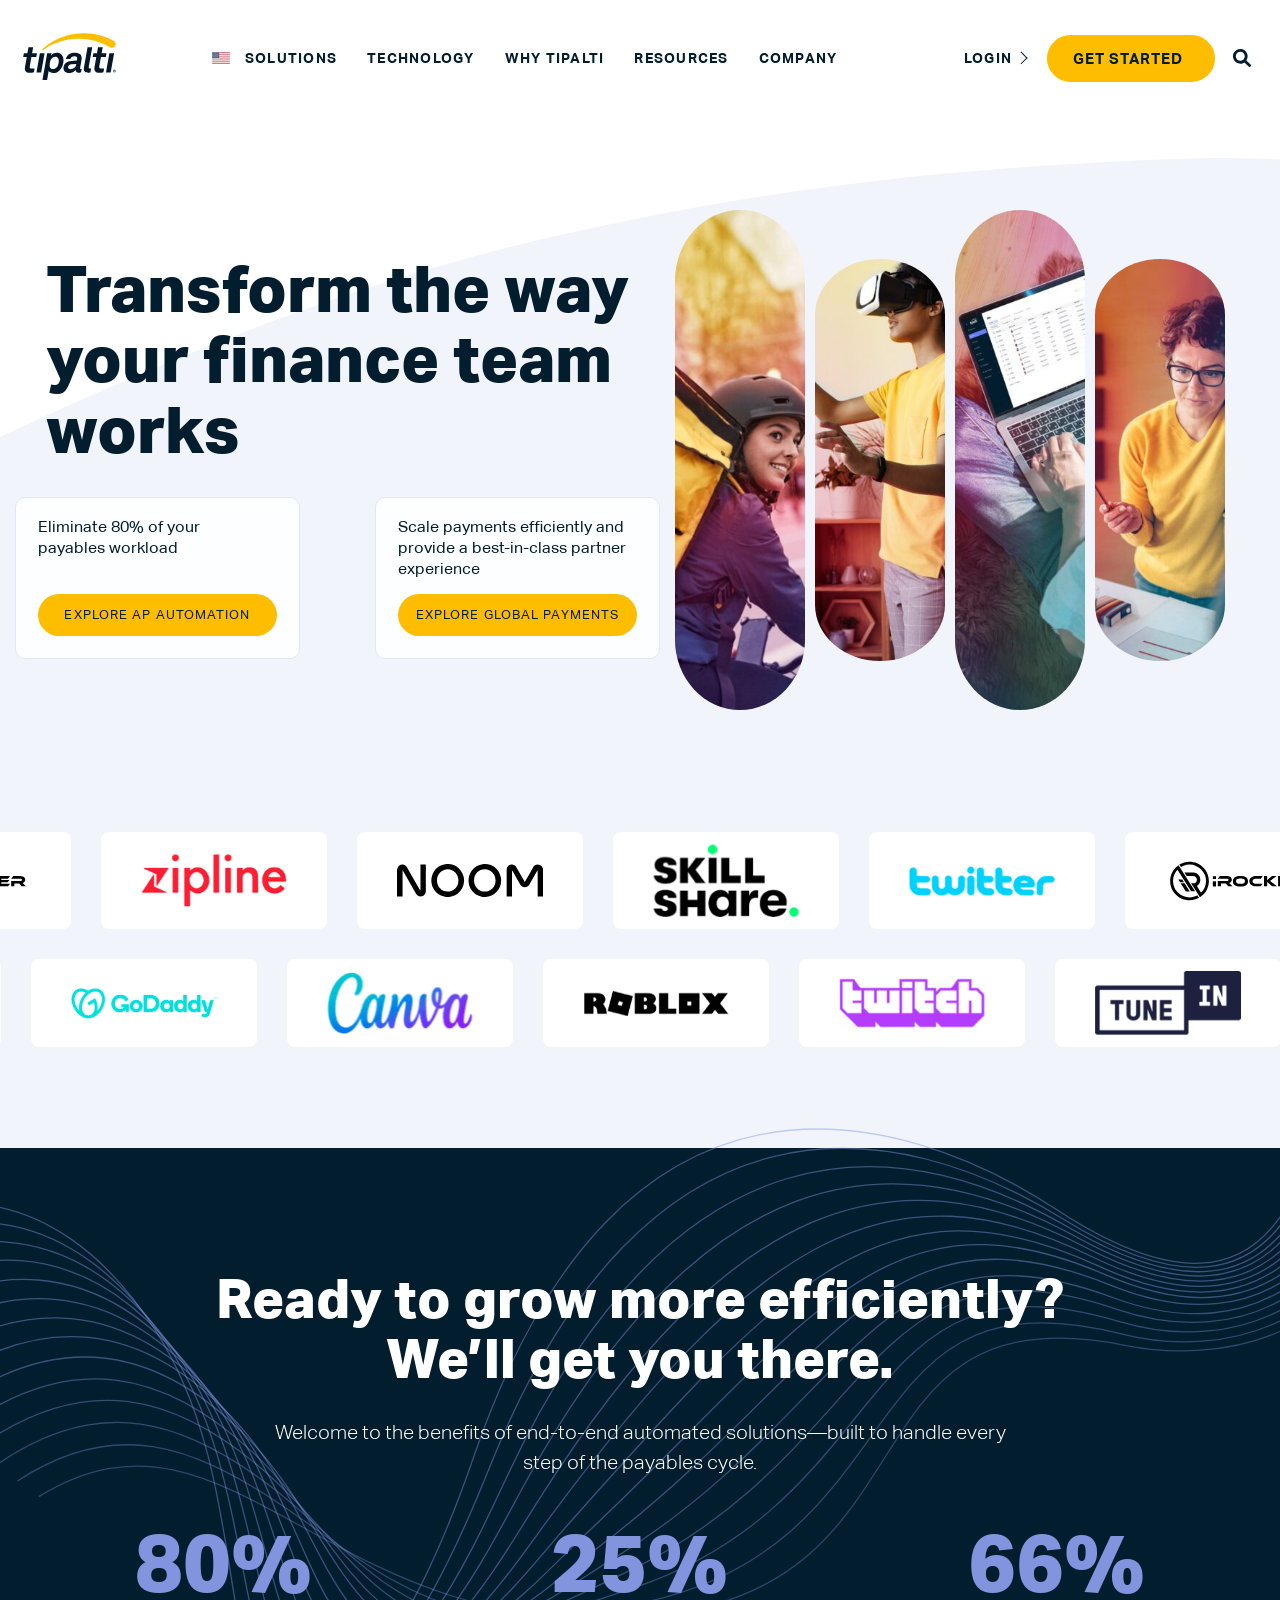
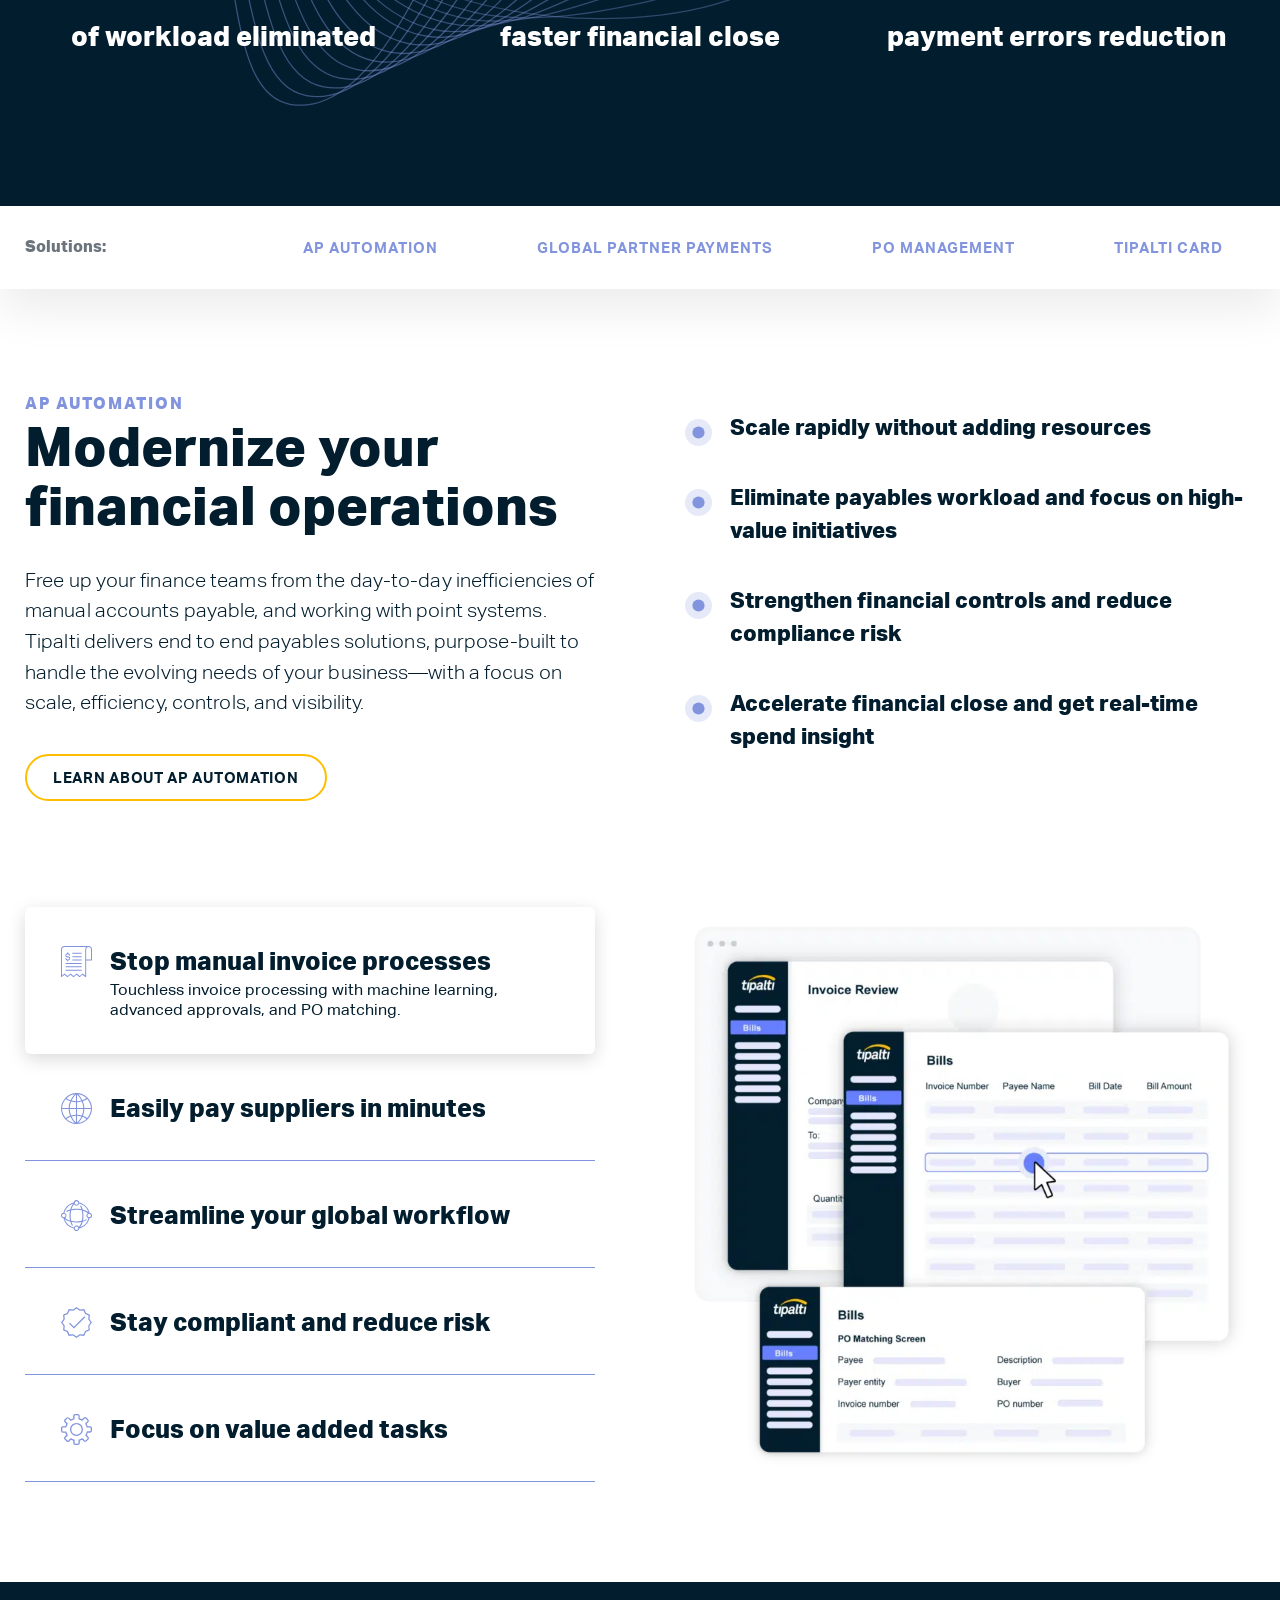
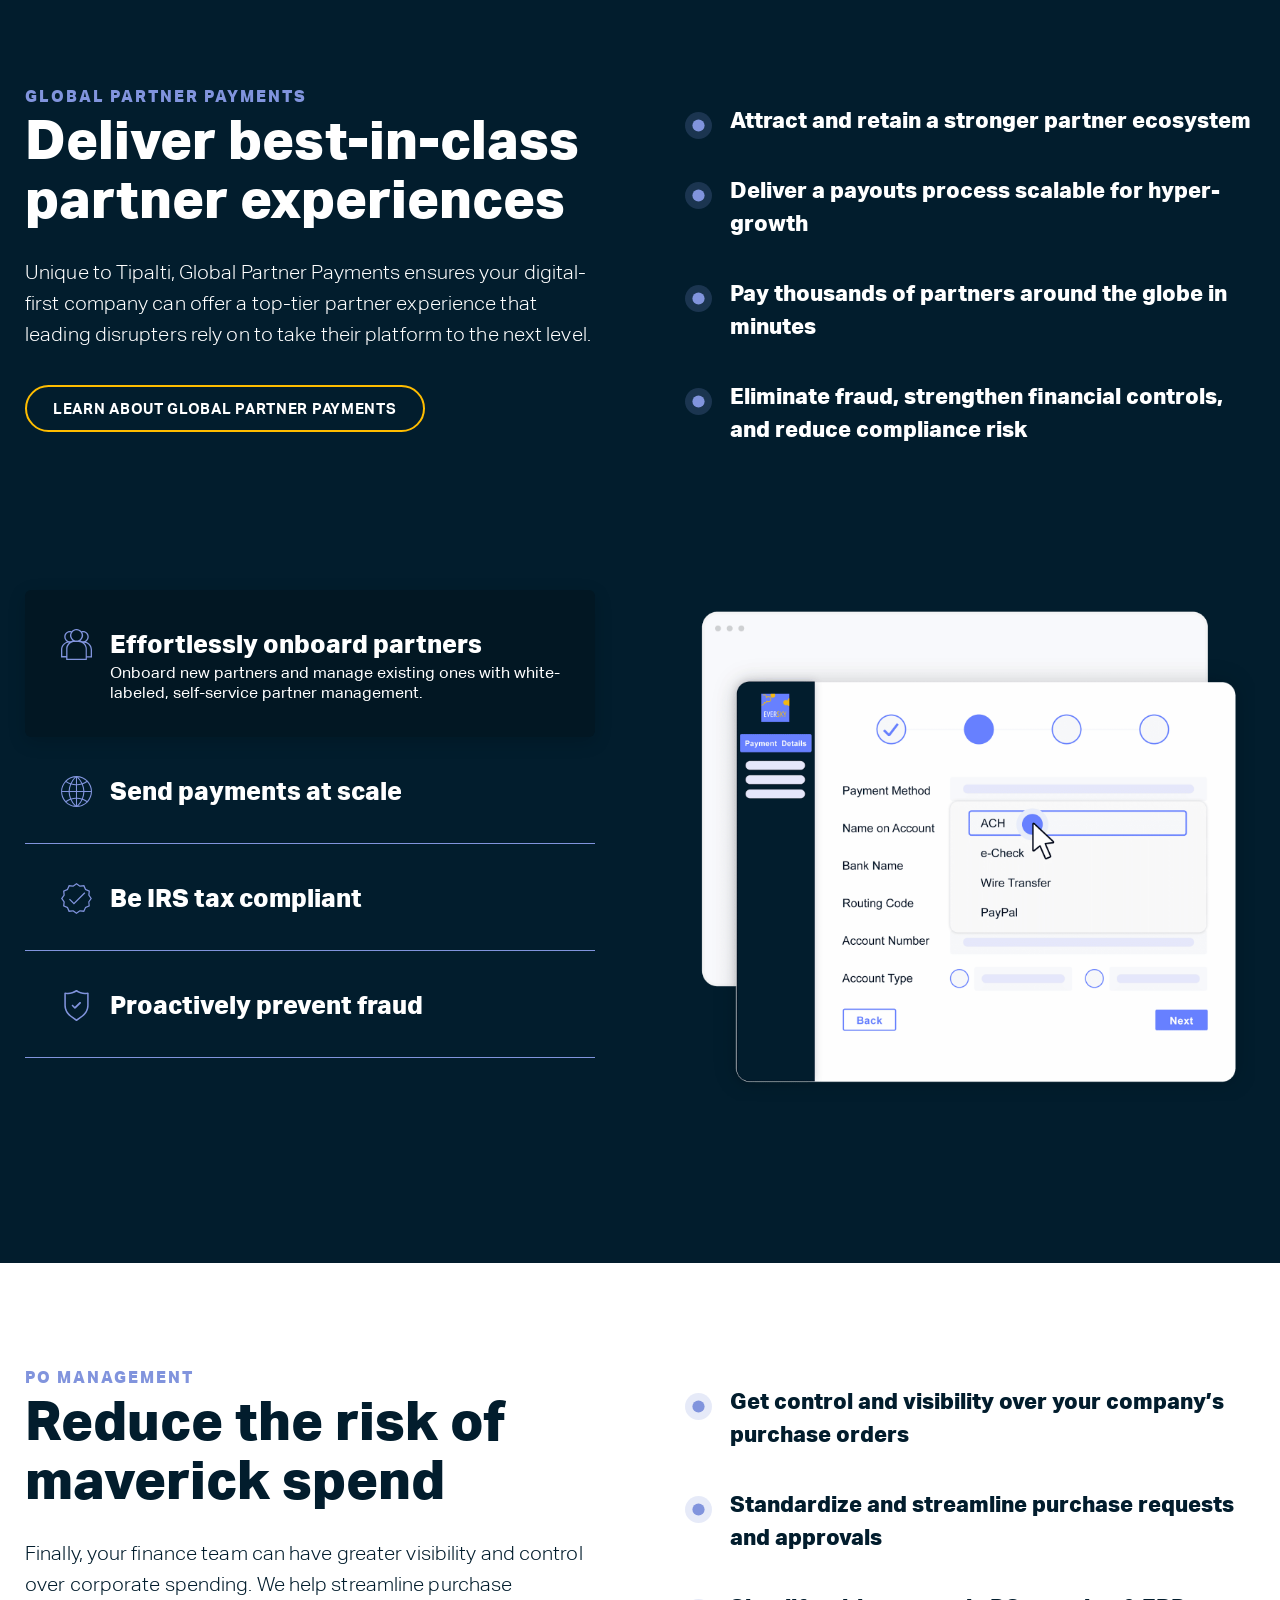
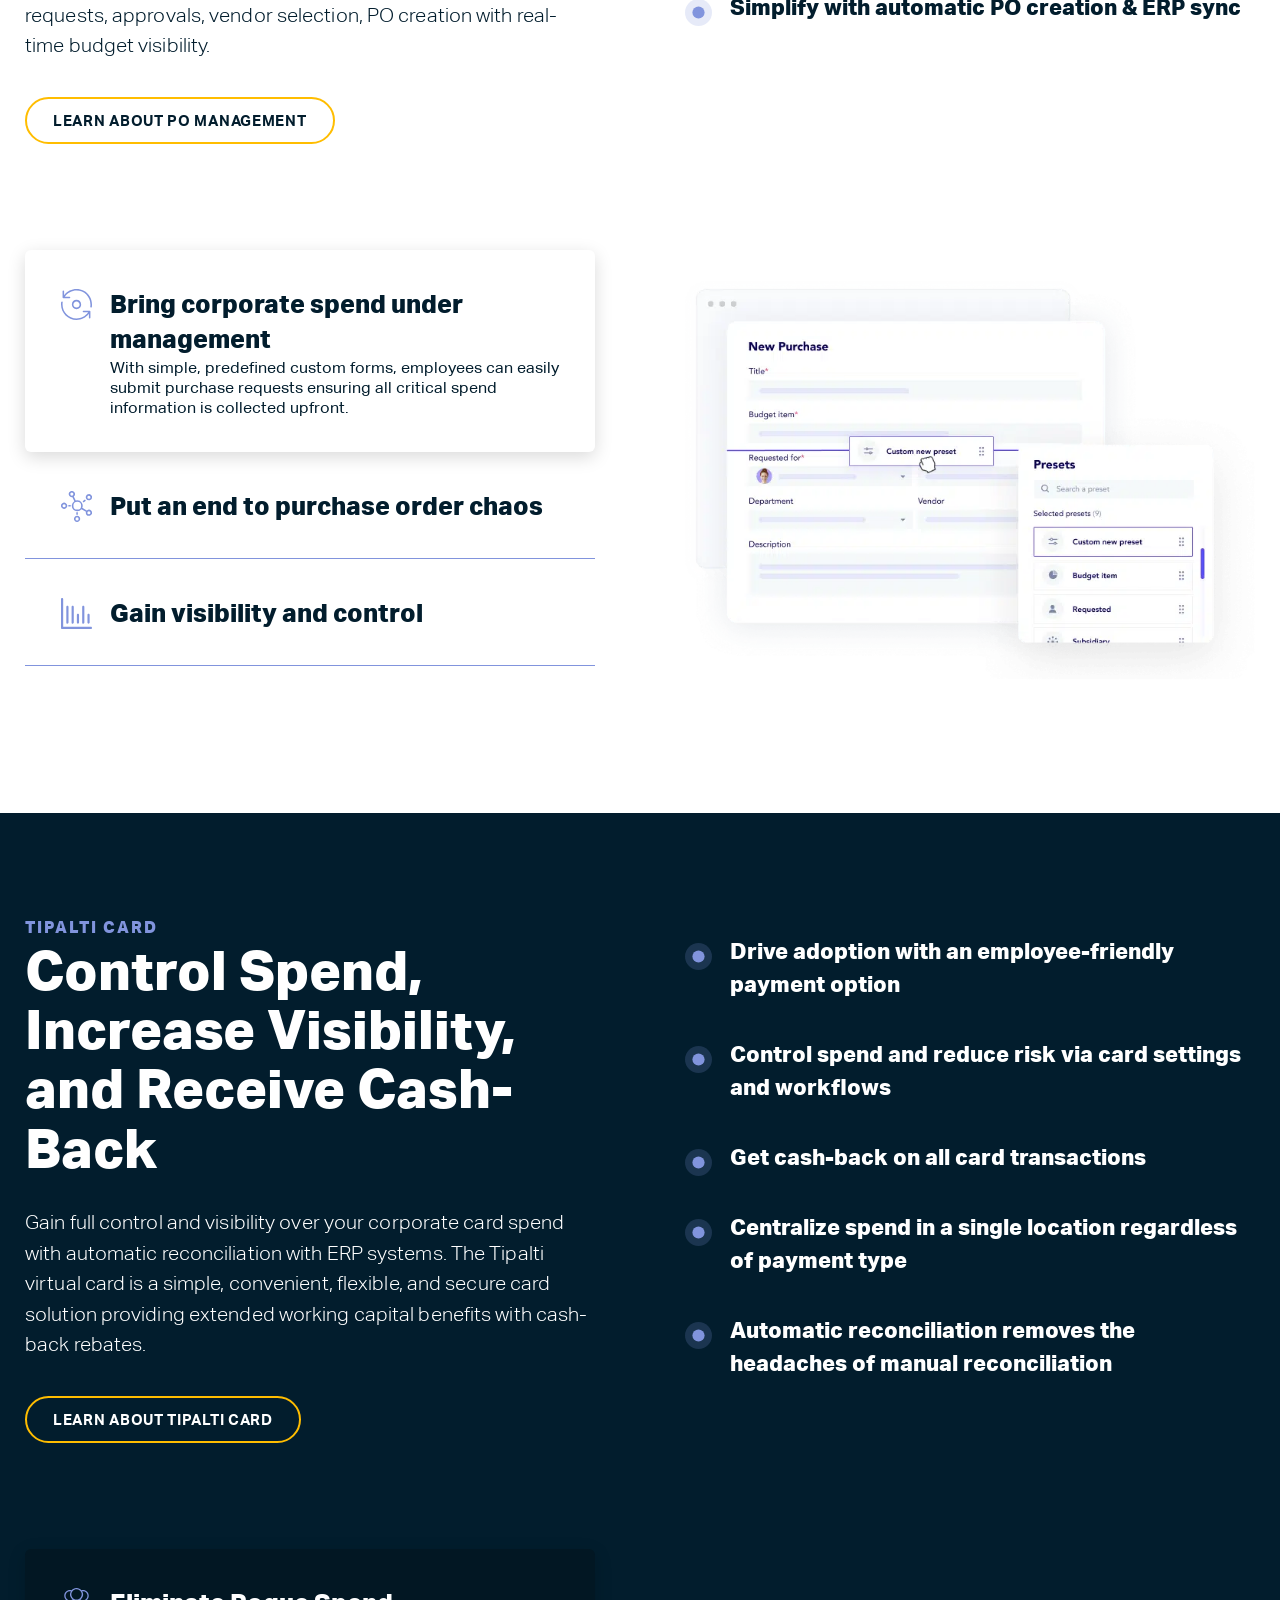
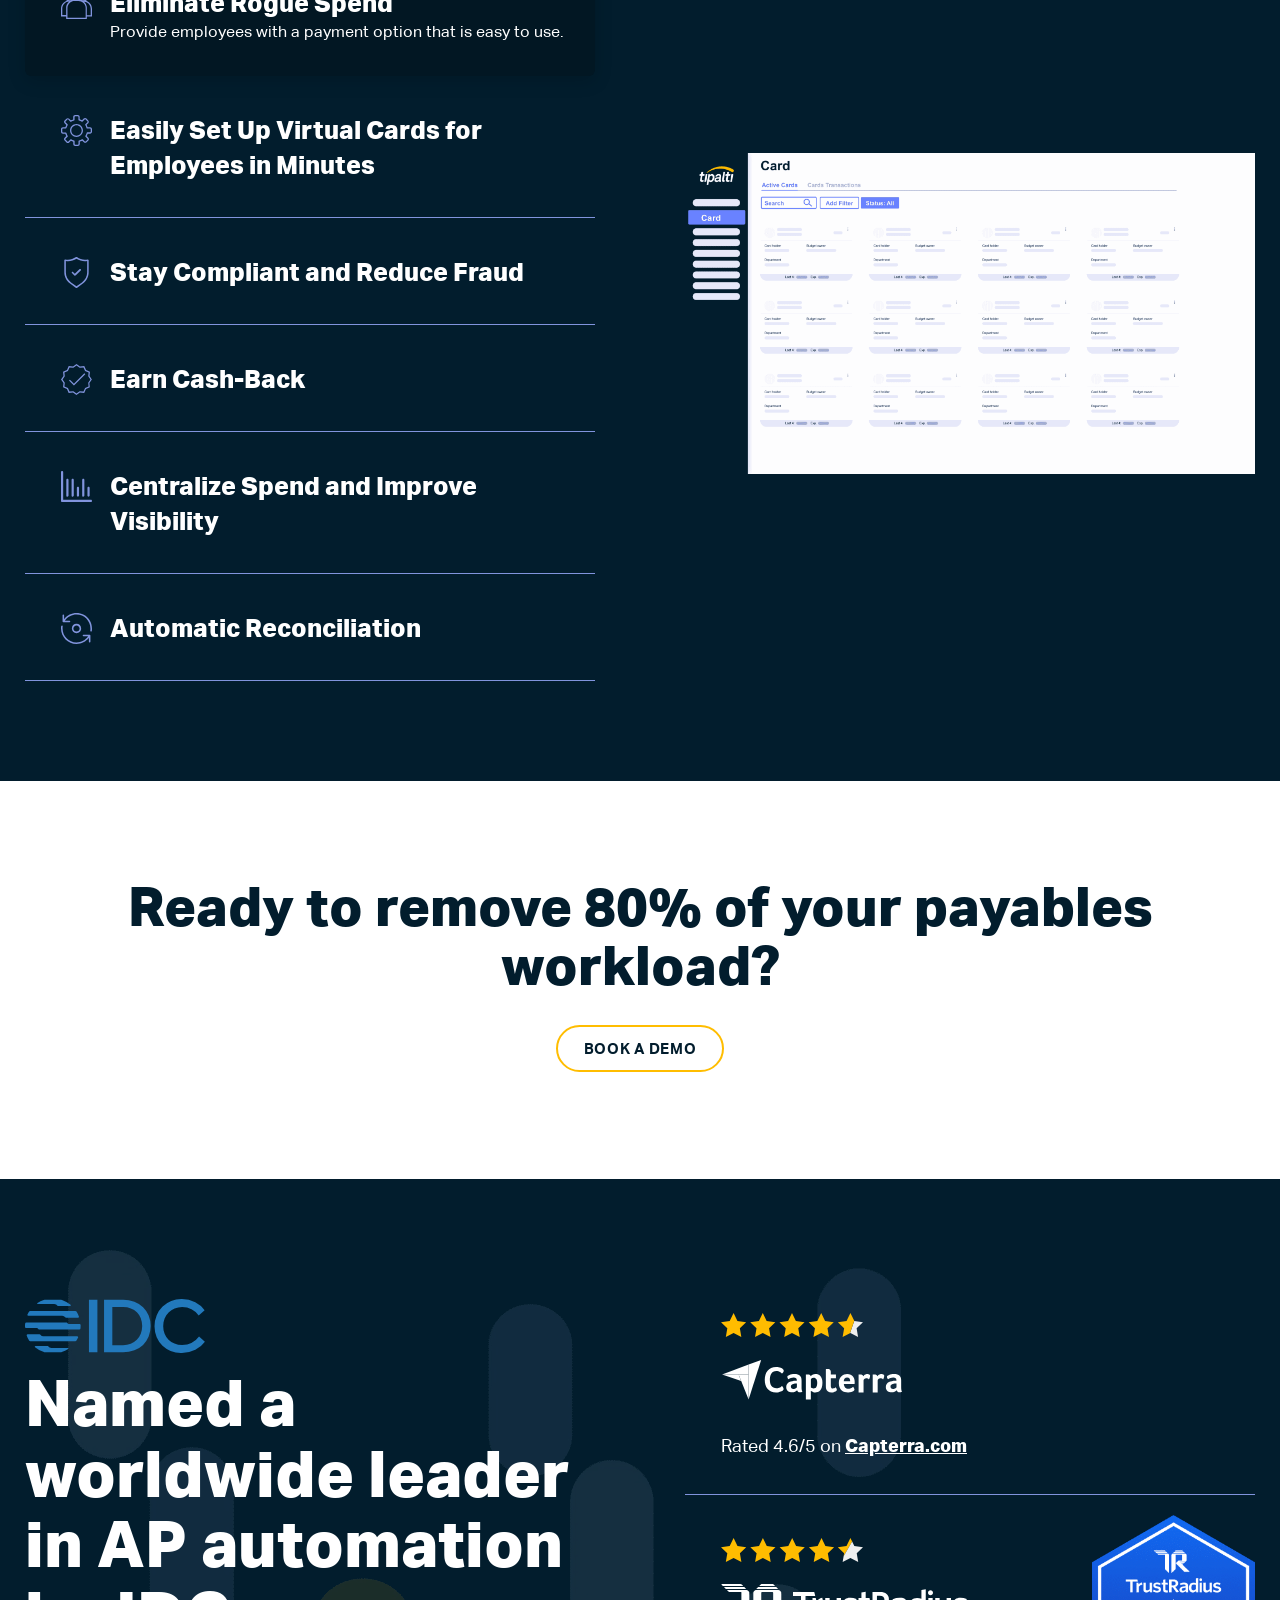
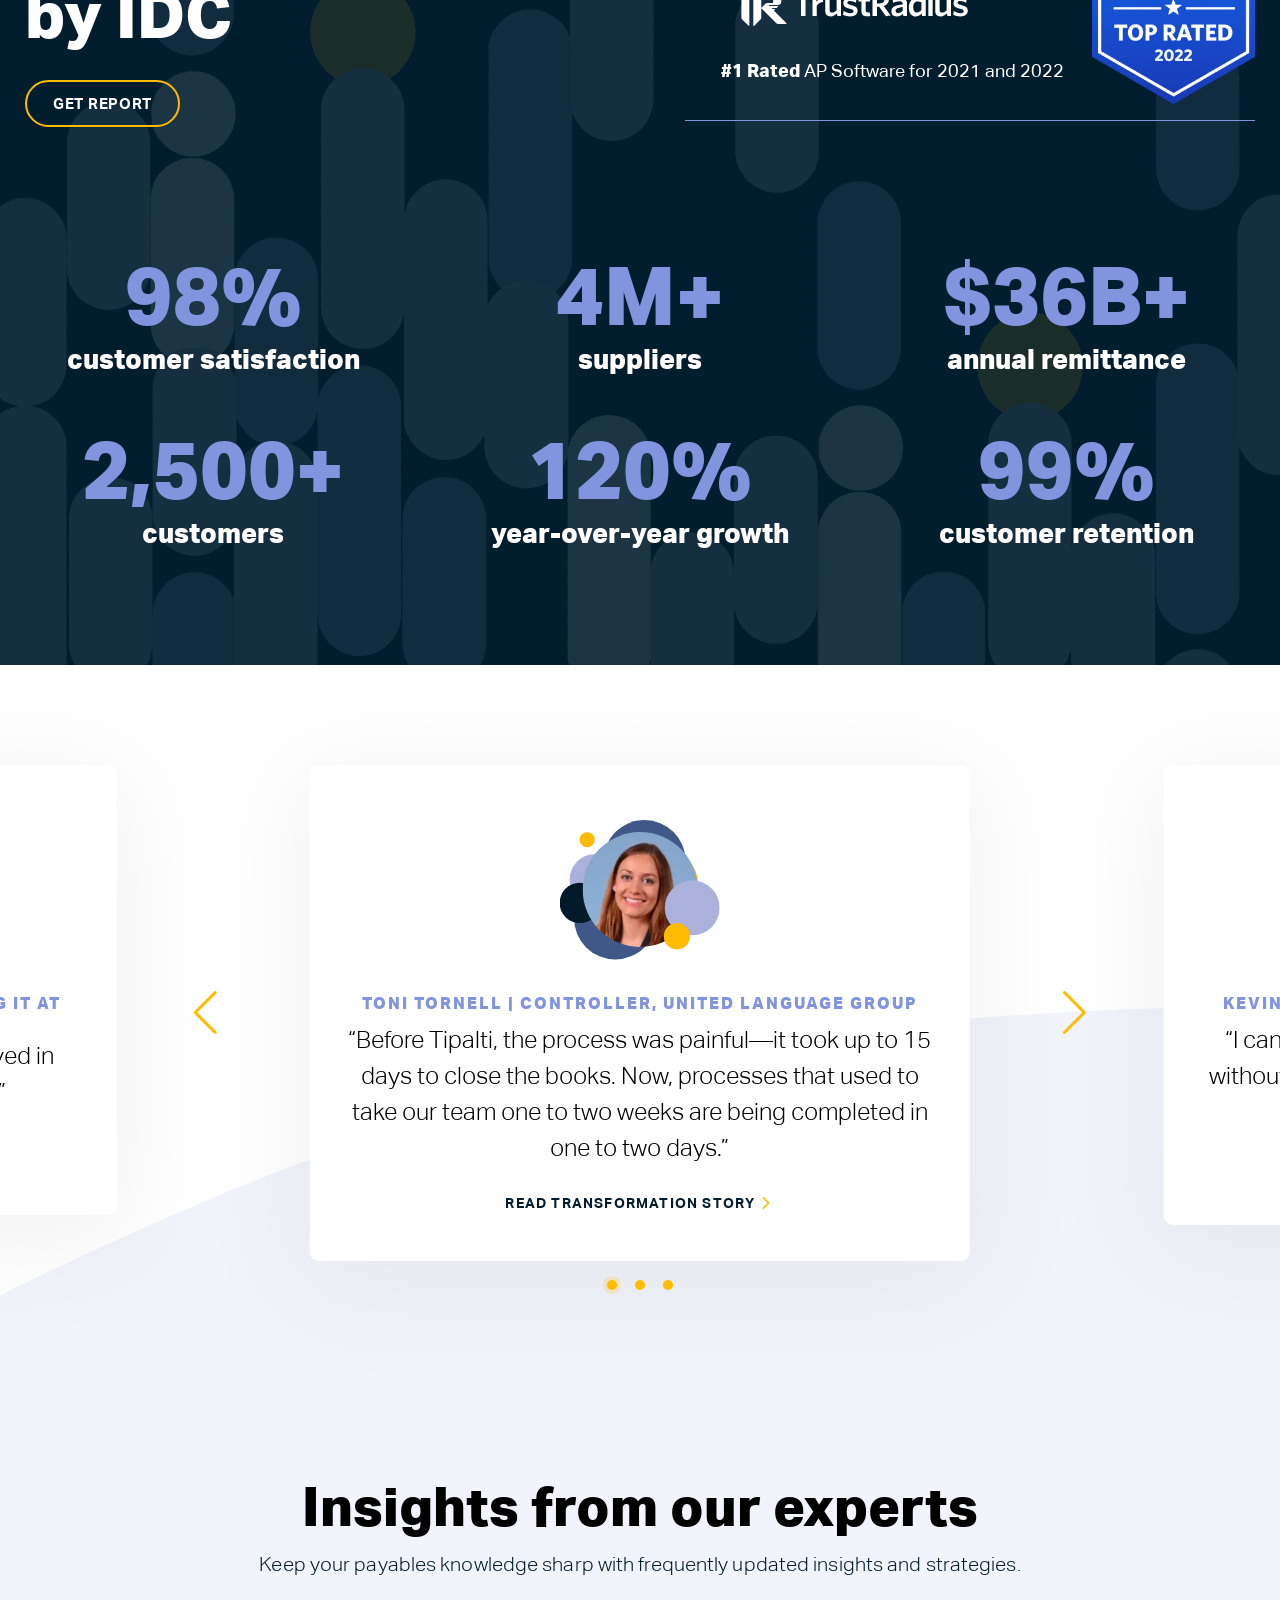
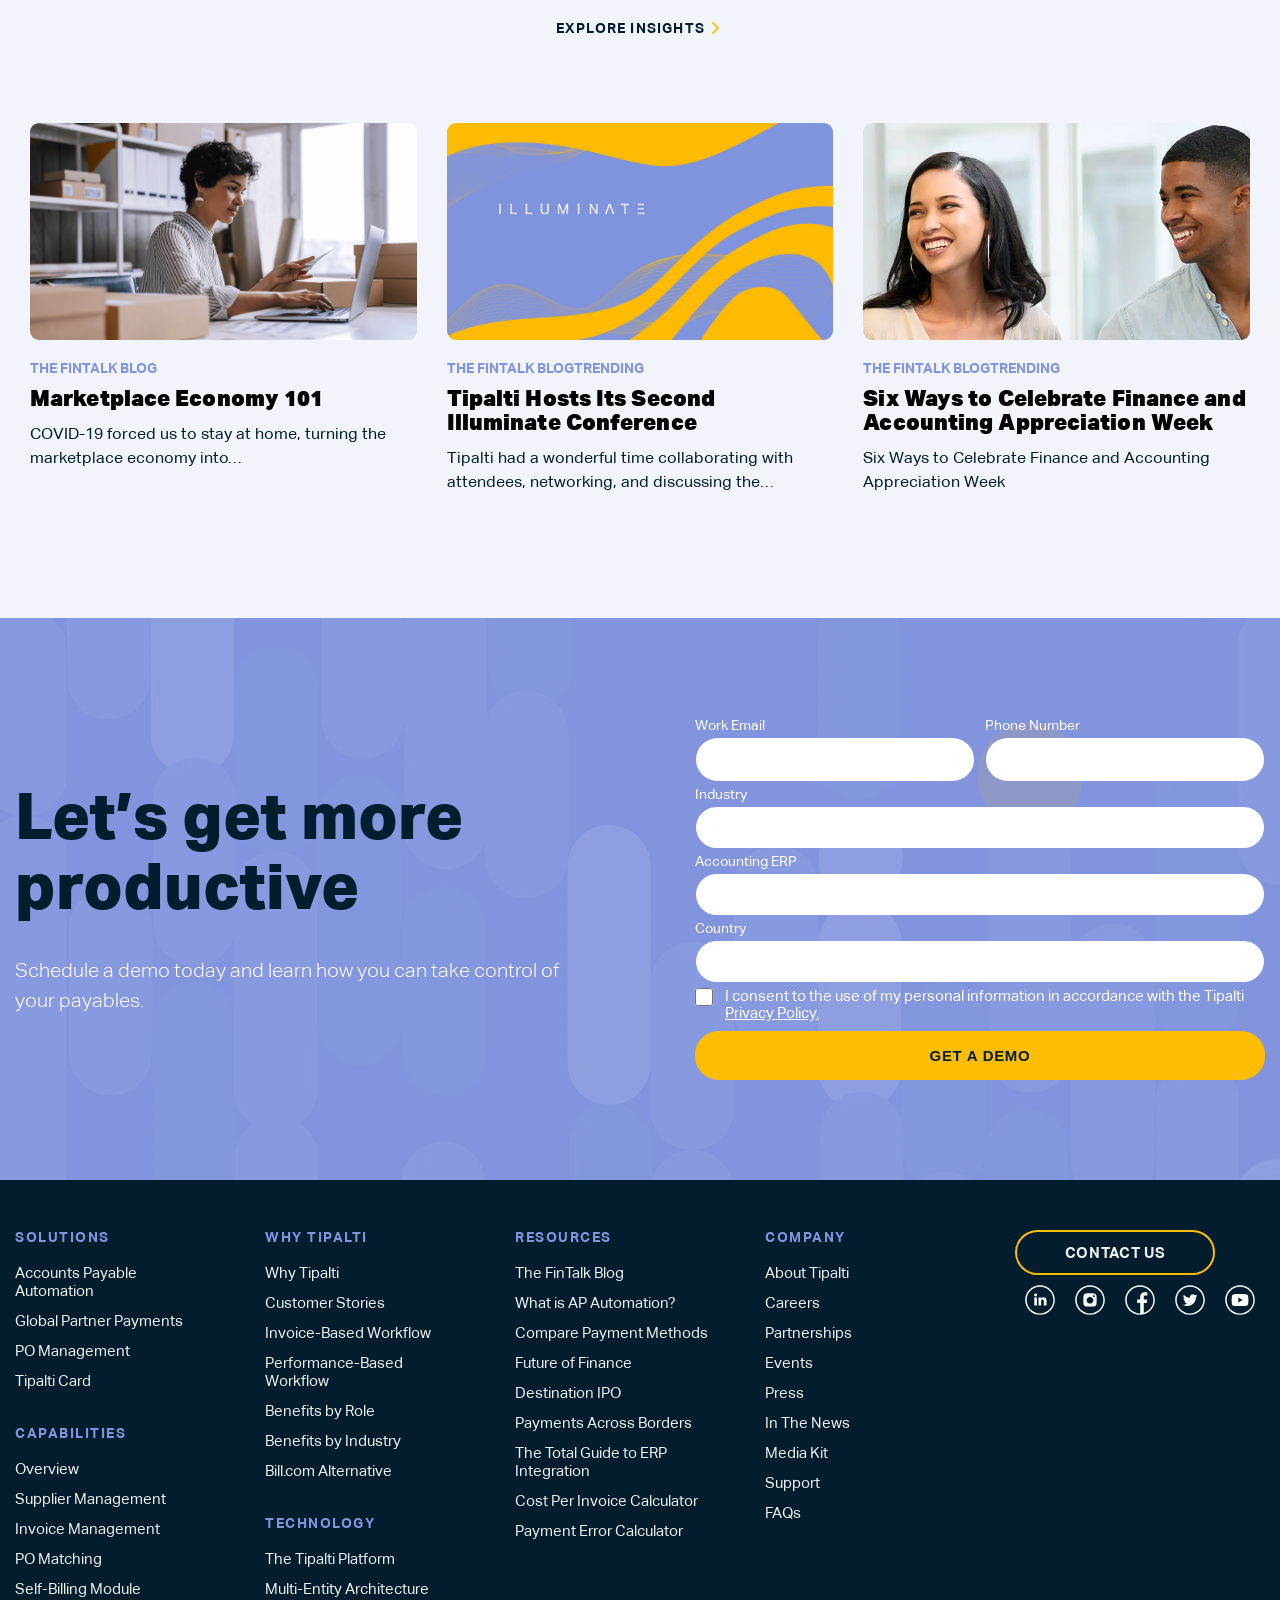
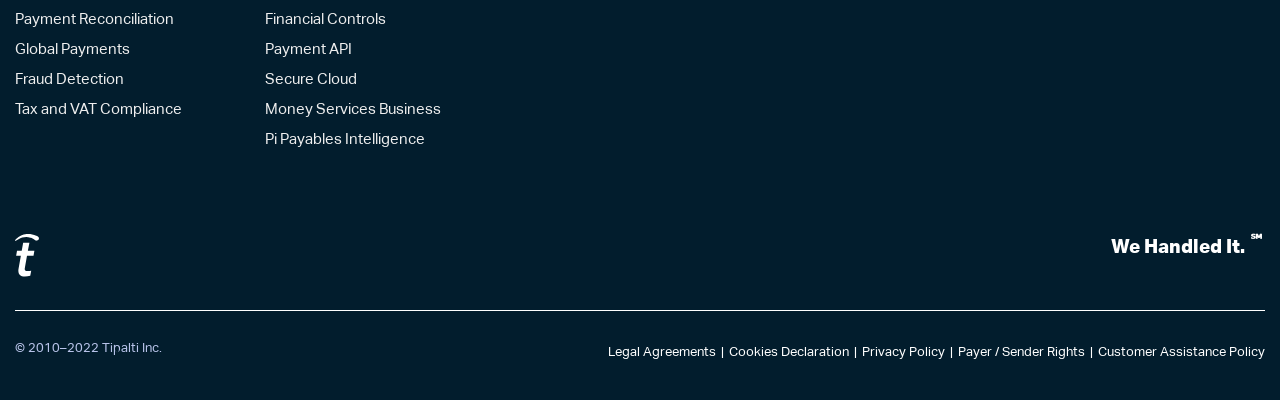
==== commit b2c9567c: "fix" ====
--- a/src/preview/index.html
+++ b/src/preview/index.html
@@ -25,49 +25,52 @@
 <div class="page-wrapper">
 	<header class="header wrapper" id="header">
     <div class="container">
+        <div class="header-btn"><span></span></div>
         <div class="header-logo"><a href="#"><img src="../static/images/general/logo.svg" alt="logo"></a></div>
-        <div class="header-lang">
-            <div class="header-lang__title">
-                <img src="../static/images/general/en-us.png" alt="en-us">
-            </div>
-            <ul>
-                <li><a href="#"><img src="../static/images/general/en-us.png" alt="en-us"></a></li>
-                <li><a href="#"><img src="../static/images/general/en-us.png" alt="en-us"></a></li>
-            </ul>
-        </div>
-        <div class="header-nav">
-            <ul>
-                <li class="menu-item">
-                    <a href="#" class="menu-link">Solutions</a>
-                    <ul class="sub-menu">
-                        <li id="menu-item-23347" class="menu-item menu-item-type-post_type menu-item-object-page menu-item-has-children menu-item-23347 page-item-9819">
-                            <a class="has-desc menu-link" href="https://tipalti.com/ap-automation/">Accounts Payable Automation</a>
-                            <span class="menu-item-desc">End-to-end, invoice-based payments designed for growing companies</span>
-                            <ul class="sub-menu collapse"><li id="menu-item-23354" class="menu-item menu-item-type-post_type menu-item-object-page menu-item-23354 page-item-5783"><a class="has-icon menu-link" href="https://tipalti.com/product/supplier-management/"><img src="https://tipalti.com/wp-content/uploads/2022/03/icon-supplier-management.svg" alt="Supplier Management Icon" width="150" height="150" class="menu-item-icon" loading="lazy">Supplier Management</a></li><li id="menu-item-23353" class="menu-item menu-item-type-post_type menu-item-object-page menu-item-23353 page-item-3613"><a class="has-icon menu-link" href="https://tipalti.com/product/invoice-management/"><img src="https://tipalti.com/wp-content/uploads/2022/03/icon-invoice.svg" alt="Invoice Icon" width="150" height="150" class="menu-item-icon" loading="lazy">Invoice Management</a></li><li id="menu-item-23359" class="menu-item menu-item-type-post_type menu-item-object-page menu-item-23359 page-item-3614"><a class="has-icon menu-link" href="https://tipalti.com/product/po-matching/"><img src="https://tipalti.com/wp-content/uploads/2022/03/icon-po-matching.svg" alt="PO Matching Icon" width="150" height="150" class="menu-item-icon" loading="lazy">Purchase Order Matching</a></li><li id="menu-item-23356" class="menu-item menu-item-type-post_type menu-item-object-page menu-item-23356 page-item-3616"><a class="has-icon menu-link" href="https://tipalti.com/product/global-payments/"><img src="https://tipalti.com/wp-content/uploads/2022/03/icon-global-payouts.svg" alt="Global Payouts Icon" width="150" height="150" class="menu-item-icon" loading="lazy">Payment Remittance</a></li><li id="menu-item-23358" class="menu-item menu-item-type-post_type menu-item-object-page menu-item-23358 page-item-3617"><a class="has-icon menu-link" href="https://tipalti.com/product/payment-reconciliation-reporting/"><img src="https://tipalti.com/wp-content/uploads/2022/03/icon-payment-rec.svg" alt="Payment Reconciliation Icon" width="150" height="150" class="menu-item-icon" loading="lazy">Payment Reconciliation</a></li></ul></li><li id="menu-item-23348" class="order-last menu-item menu-item-type-post_type menu-item-object-page menu-item-23348 page-item-23339"><a class="has-desc menu-link" href="https://tipalti.com/po-management/">Purchase Order Management</a><span class="menu-item-desc">Control and visibility over corporate spend</span></li><li id="menu-item-23349" class="menu-item menu-item-type-post_type menu-item-object-page menu-item-has-children menu-item-23349 page-item-7848"><a class="has-desc menu-link" href="https://tipalti.com/global-partner-payments/">Global Partner Payments</a><span class="menu-item-desc">Scalable payment solutions for creator, ad tech, sharing and marketplaces economy</span><ul class="sub-menu collapse"><li id="menu-item-23360" class="menu-item menu-item-type-post_type menu-item-object-page menu-item-23360 page-item-5783"><a class="has-icon menu-link" href="https://tipalti.com/product/supplier-management/"><img src="https://tipalti.com/wp-content/uploads/2022/03/icon-supplier-management.svg" alt="Supplier Management Icon" width="150" height="150" class="menu-item-icon" loading="lazy">Partner Management</a></li><li id="menu-item-23357" class="menu-item menu-item-type-post_type menu-item-object-page menu-item-23357 page-item-3616"><a class="has-icon menu-link" href="https://tipalti.com/product/global-payments/"><img src="https://tipalti.com/wp-content/uploads/2022/03/icon-global-payouts.svg" alt="Global Payouts Icon" width="150" height="150" class="menu-item-icon" loading="lazy">Global Payments</a></li><li id="menu-item-23361" class="menu-item menu-item-type-post_type menu-item-object-page menu-item-23361 page-item-3620"><a class="has-icon menu-link" href="https://tipalti.com/product/detect-risk-module/"><img src="https://tipalti.com/wp-content/uploads/2022/03/icon-fraud-detection.svg" alt="Fraud Detection Icon" width="150" height="150" class="menu-item-icon" loading="lazy">Fraud Detection</a></li><li id="menu-item-23362" class="menu-item menu-item-type-post_type menu-item-object-page menu-item-23362 page-item-3615"><a class="has-icon menu-link" href="https://tipalti.com/product/self-billing-invoice/"><img src="https://tipalti.com/wp-content/uploads/2022/03/icon-self-billing.svg" alt="Self Billing Icon" width="150" height="150" class="menu-item-icon" loading="lazy">Self-Billing Module</a></li><li id="menu-item-23363" class="menu-item menu-item-type-post_type menu-item-object-page menu-item-23363 page-item-3612"><a class="has-icon menu-link" href="https://tipalti.com/product/tax-regulatory-compliance/"><img src="https://tipalti.com/wp-content/uploads/2022/03/icon-tax-compliant.svg" alt="Tax Compliant Icon" width="150" height="150" class="menu-item-icon" loading="lazy">Tax and VAT Compliance</a></li></ul></li><li id="menu-item-33430" class="menu-item menu-item-type-post_type menu-item-object-page menu-item-33430 page-item-33214"><a class="has-desc menu-link" href="https://tipalti.com/card/">Tipalti Card</a><span class="menu-item-desc">Manage and reconcile spend, gain visibility, and receive cash-back</span></li>
-                    </ul>
-                </li>
-                <li class="menu-item">
-                    <a href="#" class="menu-link">Technology</a>
-                </li>
-                <li class="menu-item">
-                    <a href="#" class="menu-link">Why Tipalti</a>
-                </li>
-                <li class="menu-item">
-                    <a href="#" class="menu-link">Resources</a>
-                </li>
-                <li class="menu-item">
-                    <a href="#" class="menu-link">Company</a>
-                </li>
-            </ul>
-        </div>
-        <div class="header-login">
-            <a href="#" class="menu-link">Login</a>
-        </div>
-        <div class="header-button">
-            <a href="#" class="btn-primary">GET STARTED</a>
-        </div>
-        <div class="header-search">
-            <form action="#"></form>
+        <div class="header-wrap">
+            <div class="header-lang">
+                <div class="header-lang__title">
+                    <img src="../static/images/general/en-us.png" alt="en-us">
+                </div>
+                <ul>
+                    <li><a href="#"><img src="../static/images/general/en-us.png" alt="en-us"></a></li>
+                    <li><a href="#"><img src="../static/images/general/en-us.png" alt="en-us"></a></li>
+                </ul>
+            </div>
+            <div class="header-nav">
+                <ul>
+                    <li class="menu-item">
+                        <a href="#" class="menu-link">Solutions</a>
+                        <ul class="sub-menu">
+                            <li id="menu-item-23347" class="menu-item menu-item-type-post_type menu-item-object-page menu-item-has-children menu-item-23347 page-item-9819">
+                                <a class="has-desc menu-link" href="https://tipalti.com/ap-automation/">Accounts Payable Automation</a>
+                                <span class="menu-item-desc">End-to-end, invoice-based payments designed for growing companies</span>
+                                <ul class="sub-menu collapse"><li id="menu-item-23354" class="menu-item menu-item-type-post_type menu-item-object-page menu-item-23354 page-item-5783"><a class="has-icon menu-link" href="https://tipalti.com/product/supplier-management/"><img src="https://tipalti.com/wp-content/uploads/2022/03/icon-supplier-management.svg" alt="Supplier Management Icon" width="150" height="150" class="menu-item-icon" loading="lazy">Supplier Management</a></li><li id="menu-item-23353" class="menu-item menu-item-type-post_type menu-item-object-page menu-item-23353 page-item-3613"><a class="has-icon menu-link" href="https://tipalti.com/product/invoice-management/"><img src="https://tipalti.com/wp-content/uploads/2022/03/icon-invoice.svg" alt="Invoice Icon" width="150" height="150" class="menu-item-icon" loading="lazy">Invoice Management</a></li><li id="menu-item-23359" class="menu-item menu-item-type-post_type menu-item-object-page menu-item-23359 page-item-3614"><a class="has-icon menu-link" href="https://tipalti.com/product/po-matching/"><img src="https://tipalti.com/wp-content/uploads/2022/03/icon-po-matching.svg" alt="PO Matching Icon" width="150" height="150" class="menu-item-icon" loading="lazy">Purchase Order Matching</a></li><li id="menu-item-23356" class="menu-item menu-item-type-post_type menu-item-object-page menu-item-23356 page-item-3616"><a class="has-icon menu-link" href="https://tipalti.com/product/global-payments/"><img src="https://tipalti.com/wp-content/uploads/2022/03/icon-global-payouts.svg" alt="Global Payouts Icon" width="150" height="150" class="menu-item-icon" loading="lazy">Payment Remittance</a></li><li id="menu-item-23358" class="menu-item menu-item-type-post_type menu-item-object-page menu-item-23358 page-item-3617"><a class="has-icon menu-link" href="https://tipalti.com/product/payment-reconciliation-reporting/"><img src="https://tipalti.com/wp-content/uploads/2022/03/icon-payment-rec.svg" alt="Payment Reconciliation Icon" width="150" height="150" class="menu-item-icon" loading="lazy">Payment Reconciliation</a></li></ul></li><li id="menu-item-23348" class="order-last menu-item menu-item-type-post_type menu-item-object-page menu-item-23348 page-item-23339"><a class="has-desc menu-link" href="https://tipalti.com/po-management/">Purchase Order Management</a><span class="menu-item-desc">Control and visibility over corporate spend</span></li><li id="menu-item-23349" class="menu-item menu-item-type-post_type menu-item-object-page menu-item-has-children menu-item-23349 page-item-7848"><a class="has-desc menu-link" href="https://tipalti.com/global-partner-payments/">Global Partner Payments</a><span class="menu-item-desc">Scalable payment solutions for creator, ad tech, sharing and marketplaces economy</span><ul class="sub-menu collapse"><li id="menu-item-23360" class="menu-item menu-item-type-post_type menu-item-object-page menu-item-23360 page-item-5783"><a class="has-icon menu-link" href="https://tipalti.com/product/supplier-management/"><img src="https://tipalti.com/wp-content/uploads/2022/03/icon-supplier-management.svg" alt="Supplier Management Icon" width="150" height="150" class="menu-item-icon" loading="lazy">Partner Management</a></li><li id="menu-item-23357" class="menu-item menu-item-type-post_type menu-item-object-page menu-item-23357 page-item-3616"><a class="has-icon menu-link" href="https://tipalti.com/product/global-payments/"><img src="https://tipalti.com/wp-content/uploads/2022/03/icon-global-payouts.svg" alt="Global Payouts Icon" width="150" height="150" class="menu-item-icon" loading="lazy">Global Payments</a></li><li id="menu-item-23361" class="menu-item menu-item-type-post_type menu-item-object-page menu-item-23361 page-item-3620"><a class="has-icon menu-link" href="https://tipalti.com/product/detect-risk-module/"><img src="https://tipalti.com/wp-content/uploads/2022/03/icon-fraud-detection.svg" alt="Fraud Detection Icon" width="150" height="150" class="menu-item-icon" loading="lazy">Fraud Detection</a></li><li id="menu-item-23362" class="menu-item menu-item-type-post_type menu-item-object-page menu-item-23362 page-item-3615"><a class="has-icon menu-link" href="https://tipalti.com/product/self-billing-invoice/"><img src="https://tipalti.com/wp-content/uploads/2022/03/icon-self-billing.svg" alt="Self Billing Icon" width="150" height="150" class="menu-item-icon" loading="lazy">Self-Billing Module</a></li><li id="menu-item-23363" class="menu-item menu-item-type-post_type menu-item-object-page menu-item-23363 page-item-3612"><a class="has-icon menu-link" href="https://tipalti.com/product/tax-regulatory-compliance/"><img src="https://tipalti.com/wp-content/uploads/2022/03/icon-tax-compliant.svg" alt="Tax Compliant Icon" width="150" height="150" class="menu-item-icon" loading="lazy">Tax and VAT Compliance</a></li></ul></li><li id="menu-item-33430" class="menu-item menu-item-type-post_type menu-item-object-page menu-item-33430 page-item-33214"><a class="has-desc menu-link" href="https://tipalti.com/card/">Tipalti Card</a><span class="menu-item-desc">Manage and reconcile spend, gain visibility, and receive cash-back</span></li>
+                        </ul>
+                    </li>
+                    <li class="menu-item">
+                        <a href="#" class="menu-link">Technology</a>
+                    </li>
+                    <li class="menu-item">
+                        <a href="#" class="menu-link">Why Tipalti</a>
+                    </li>
+                    <li class="menu-item">
+                        <a href="#" class="menu-link">Resources</a>
+                    </li>
+                    <li class="menu-item">
+                        <a href="#" class="menu-link">Company</a>
+                    </li>
+                </ul>
+            </div>
+            <div class="header-login">
+                <a href="#" class="menu-link">Login</a>
+            </div>
+            <div class="header-button">
+                <a href="#" class="btn-primary">GET STARTED</a>
+            </div>
+            <div class="header-search">
+                <form action="#"></form>
+            </div>
         </div>
     </div>
 </header>
--- a/src/static/css/index.css
+++ b/src/static/css/index.css
@@ -1638,6 +1638,11 @@
     justify-content: space-between;
     padding: 33px 18px;
     max-width: 1270px; }
+  .header-wrap {
+    display: flex;
+    margin: 0 0 0 auto;
+    align-items: center;
+    width: 100%; }
   .header-logo {
     width: 100px; }
     .header-logo a, .header-logo img {
@@ -1944,7 +1949,8 @@
     pointer-events: none;
     overflow: hidden;
     width: 100%;
-    height: auto; }
+    height: auto;
+    transition: all ease 350ms; }
 
 .solutions {
   padding: 0; }
@@ -2521,14 +2527,12 @@
     padding: 20px 15px; }
   .header-logo {
     width: 60px; }
-  .header-lang {
-    display: none; }
-  .header-nav {
-    display: none; }
-  .header-login {
-    display: none; }
-  .header-search {
-    display: none; }
+  .header-wrap {
+    position: absolute;
+    left: 0;
+    visibility: hidden;
+    opacity: 0;
+    top: 0; }
   .hero-title {
     font-size: 44px; }
   .hero-desc {
@@ -2704,9 +2708,35 @@
           left: 0;
           top: 0;
           width: 100%;
-          height: 100%; } }
+          height: 100%; }
+      .solutions-item__tab-nav a.active {
+        box-shadow: none !important;
+        background: transparent !important; }
+  .solutions-item__list li {
+    margin-bottom: 25px; }
+  .solutions-item__tab {
+    margin-top: 10px; }
+  .hero-logo {
+    overflow: hidden;
+    margin: 50px 0 40px; }
+    .hero-logo__item {
+      min-width: 650px; }
+      .hero-logo__item span {
+        min-width: 110px;
+        width: calc(20% - 10px);
+        margin: 0 5px 10px; }
+      .hero-logo__item img {
+        width: 70px; } }
 
 @media screen and (max-width: 576px) {
+  .hero .container {
+    flex-direction: column-reverse; }
+  .hero-desc {
+    width: 100%;
+    max-width: 100%; }
+  .hero-media {
+    width: 100%;
+    max-width: 100%; }
   .privilege-item {
     align-items: flex-end; }
     .privilege-item__desc {
@@ -2725,7 +2755,38 @@
     width: 100%; }
   .footer-item {
     width: 100%; }
+    .footer-item__title {
+      border-bottom: 1px solid rgba(242, 244, 251, 0.15);
+      position: relative;
+      margin-bottom: 10px;
+      padding-bottom: 10px; }
+      .footer-item__title:after {
+        content: "";
+        width: 0.5em;
+        height: 0.5em;
+        position: absolute;
+        right: 0.5em;
+        top: 1px;
+        bottom: 0;
+        margin: auto 0 auto 0.75em;
+        border-top: 1px solid;
+        border-right: 1px solid;
+        border-bottom: 0;
+        border-left: 0;
+        display: block;
+        transform-origin: 50% 30%;
+        transition: transform 350ms ease;
+        transform: rotate(45deg);
+        opacity: .5; }
+      .footer-item__title.active {
+        border-bottom: 0;
+        padding-bottom: 0; }
+        .footer-item__title.active:after {
+          transform: rotate(135deg); }
     .footer-item ul {
-      display: none; }
+      display: none;
+      padding-bottom: 10px;
+      border-bottom: 1px solid rgba(242, 244, 251, 0.15);
+      margin-bottom: 10px; }
   .footer-social ul {
     display: flex; } }
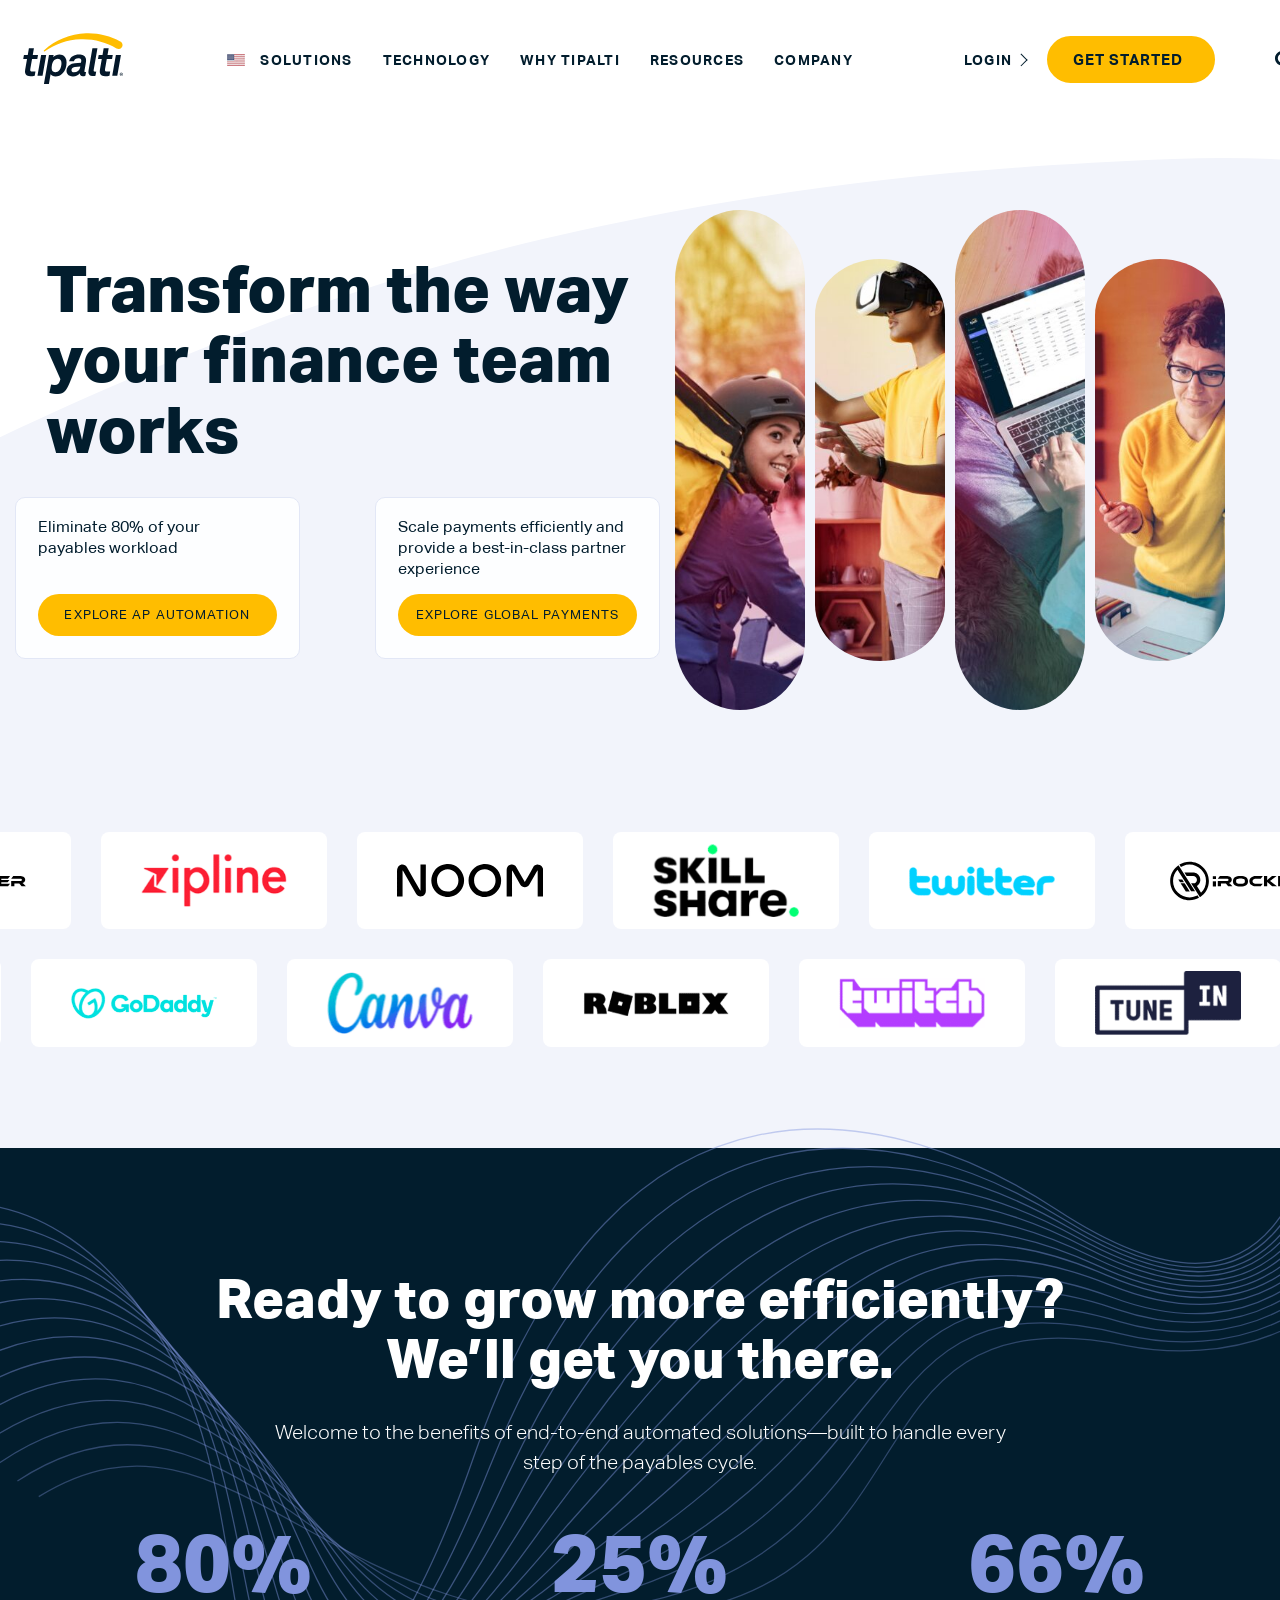
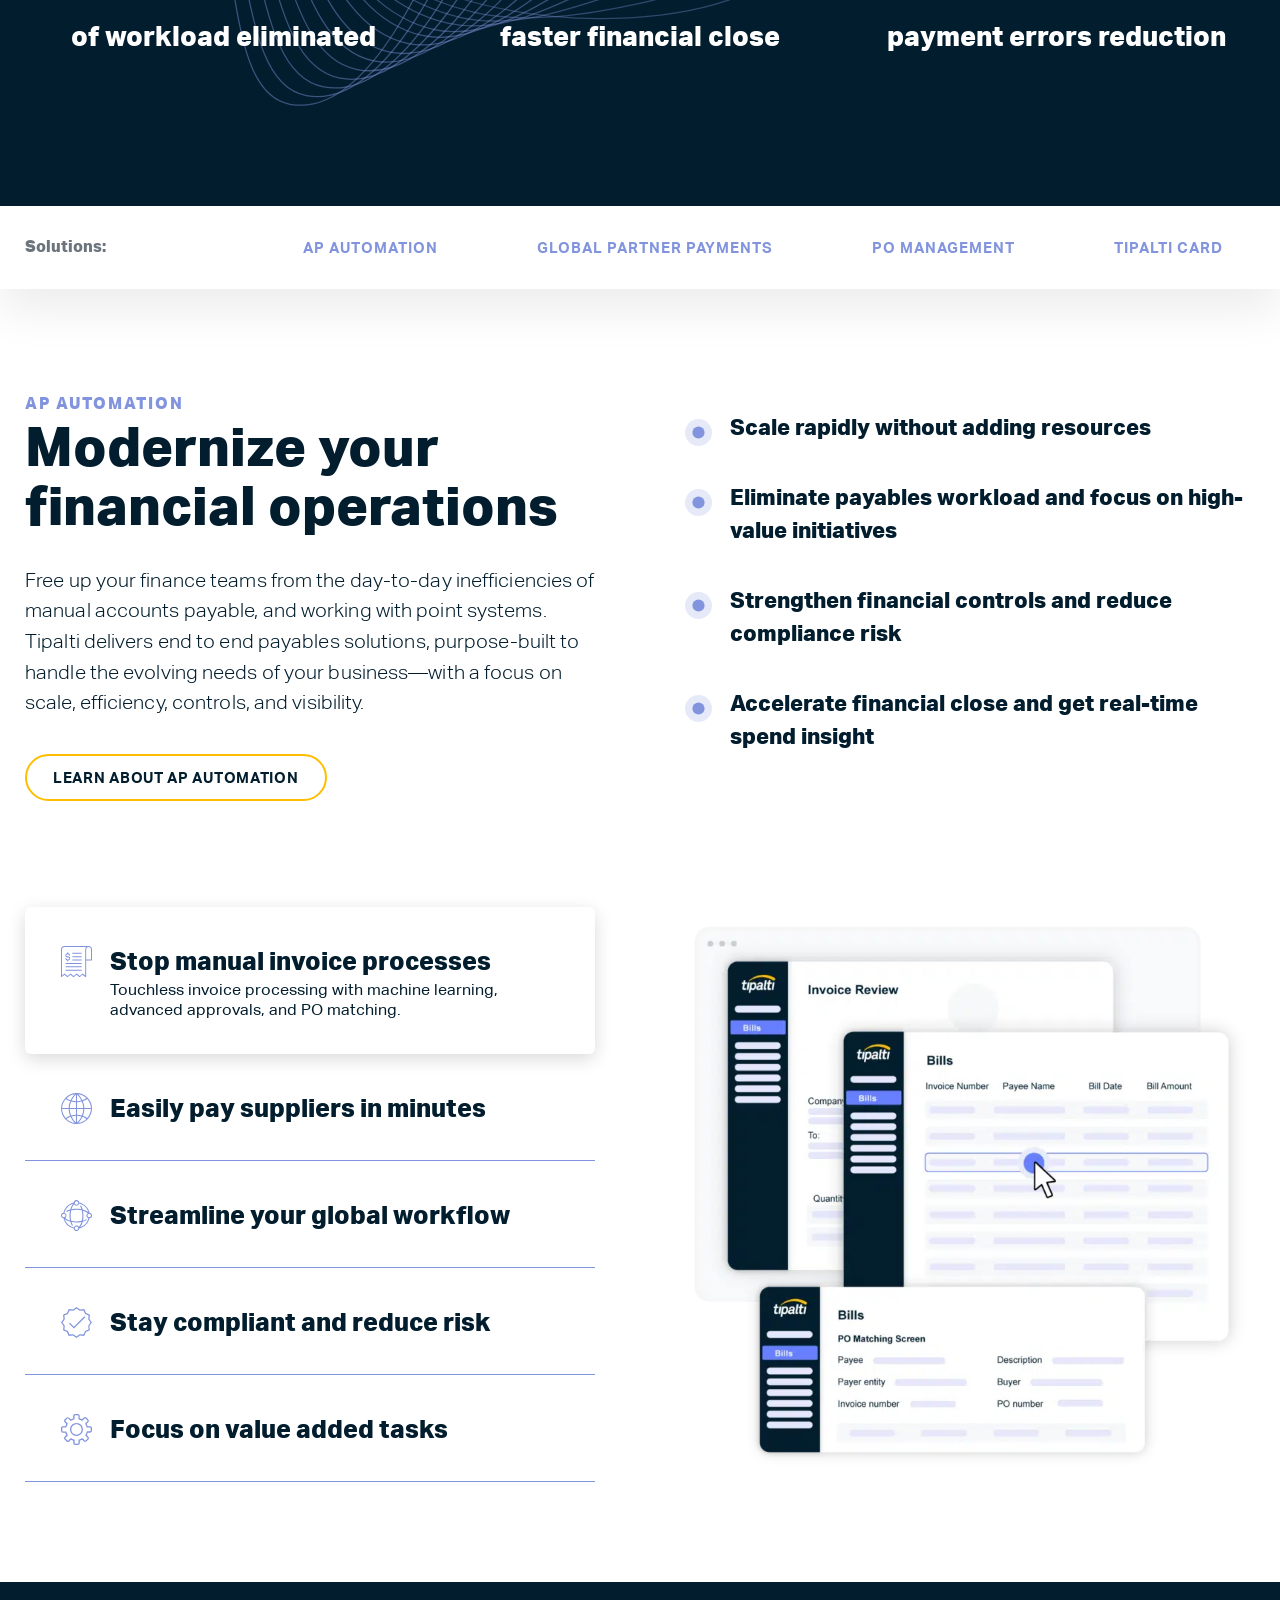
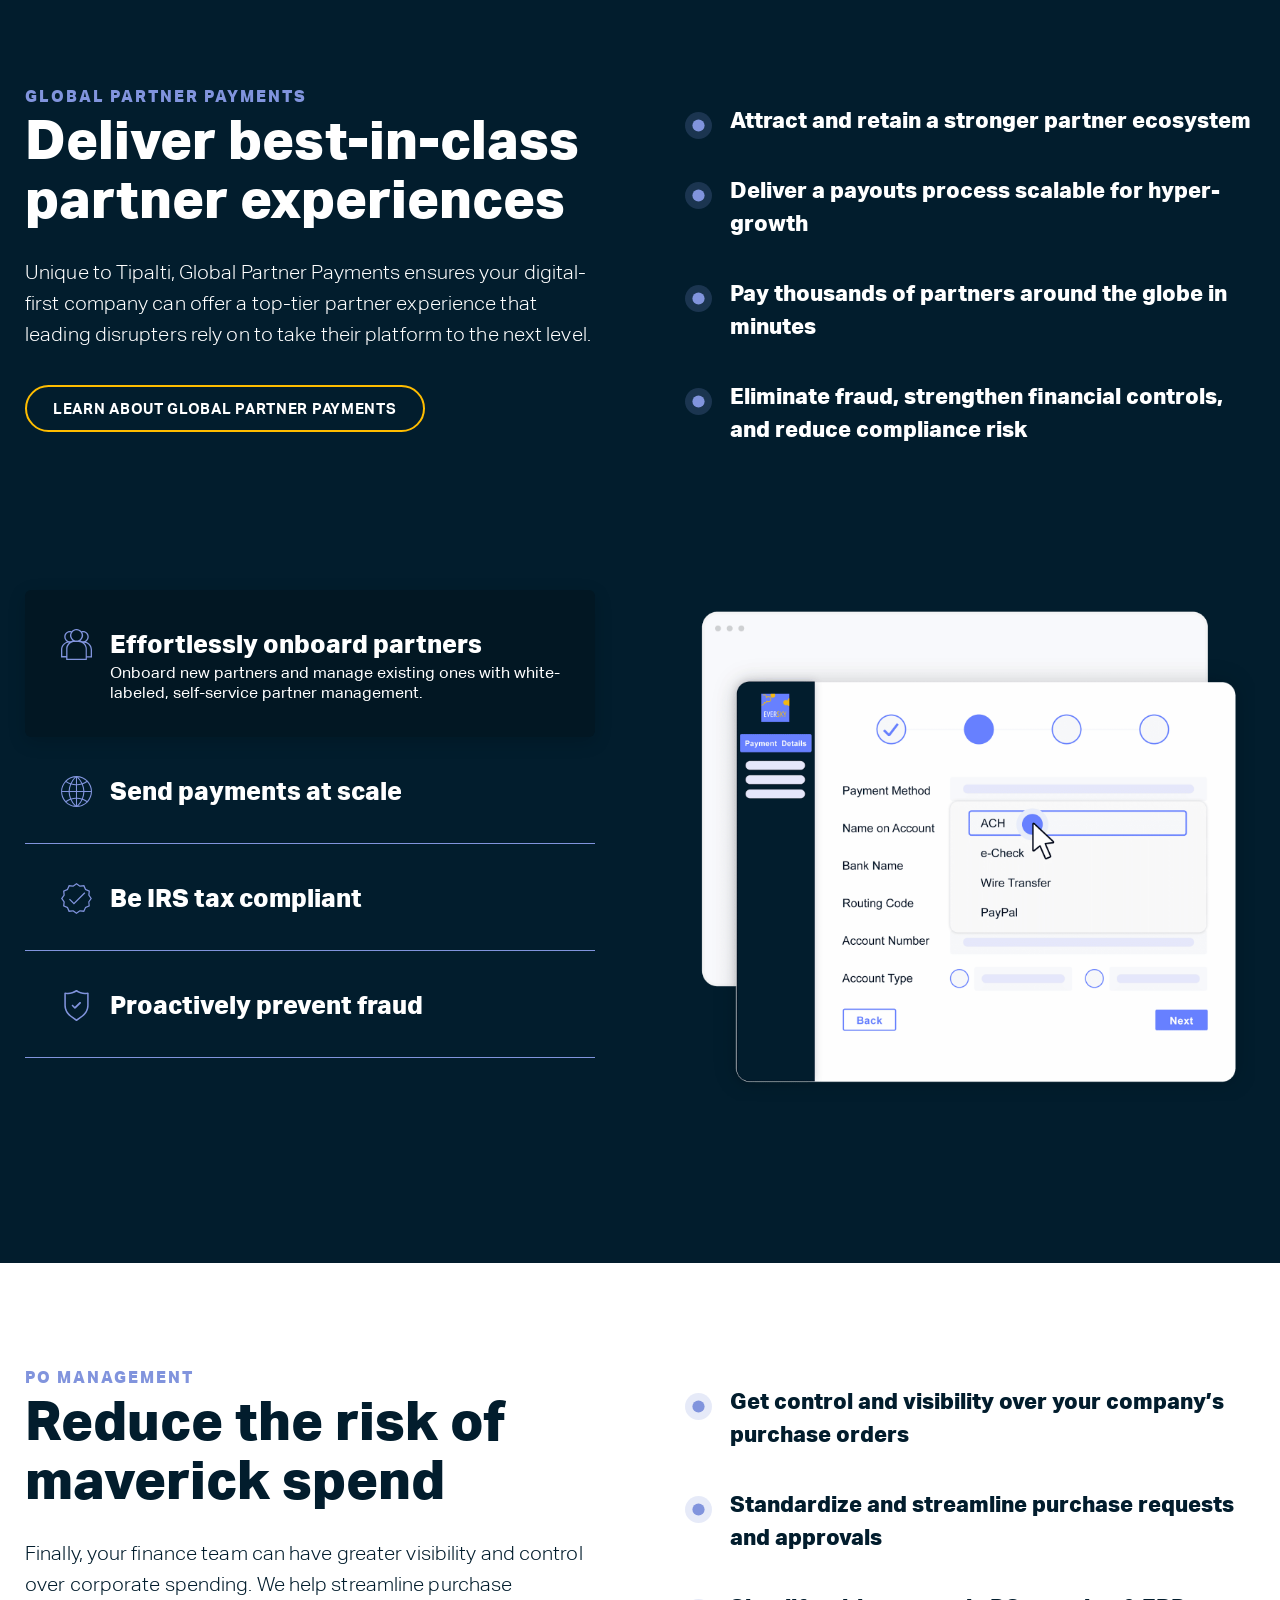
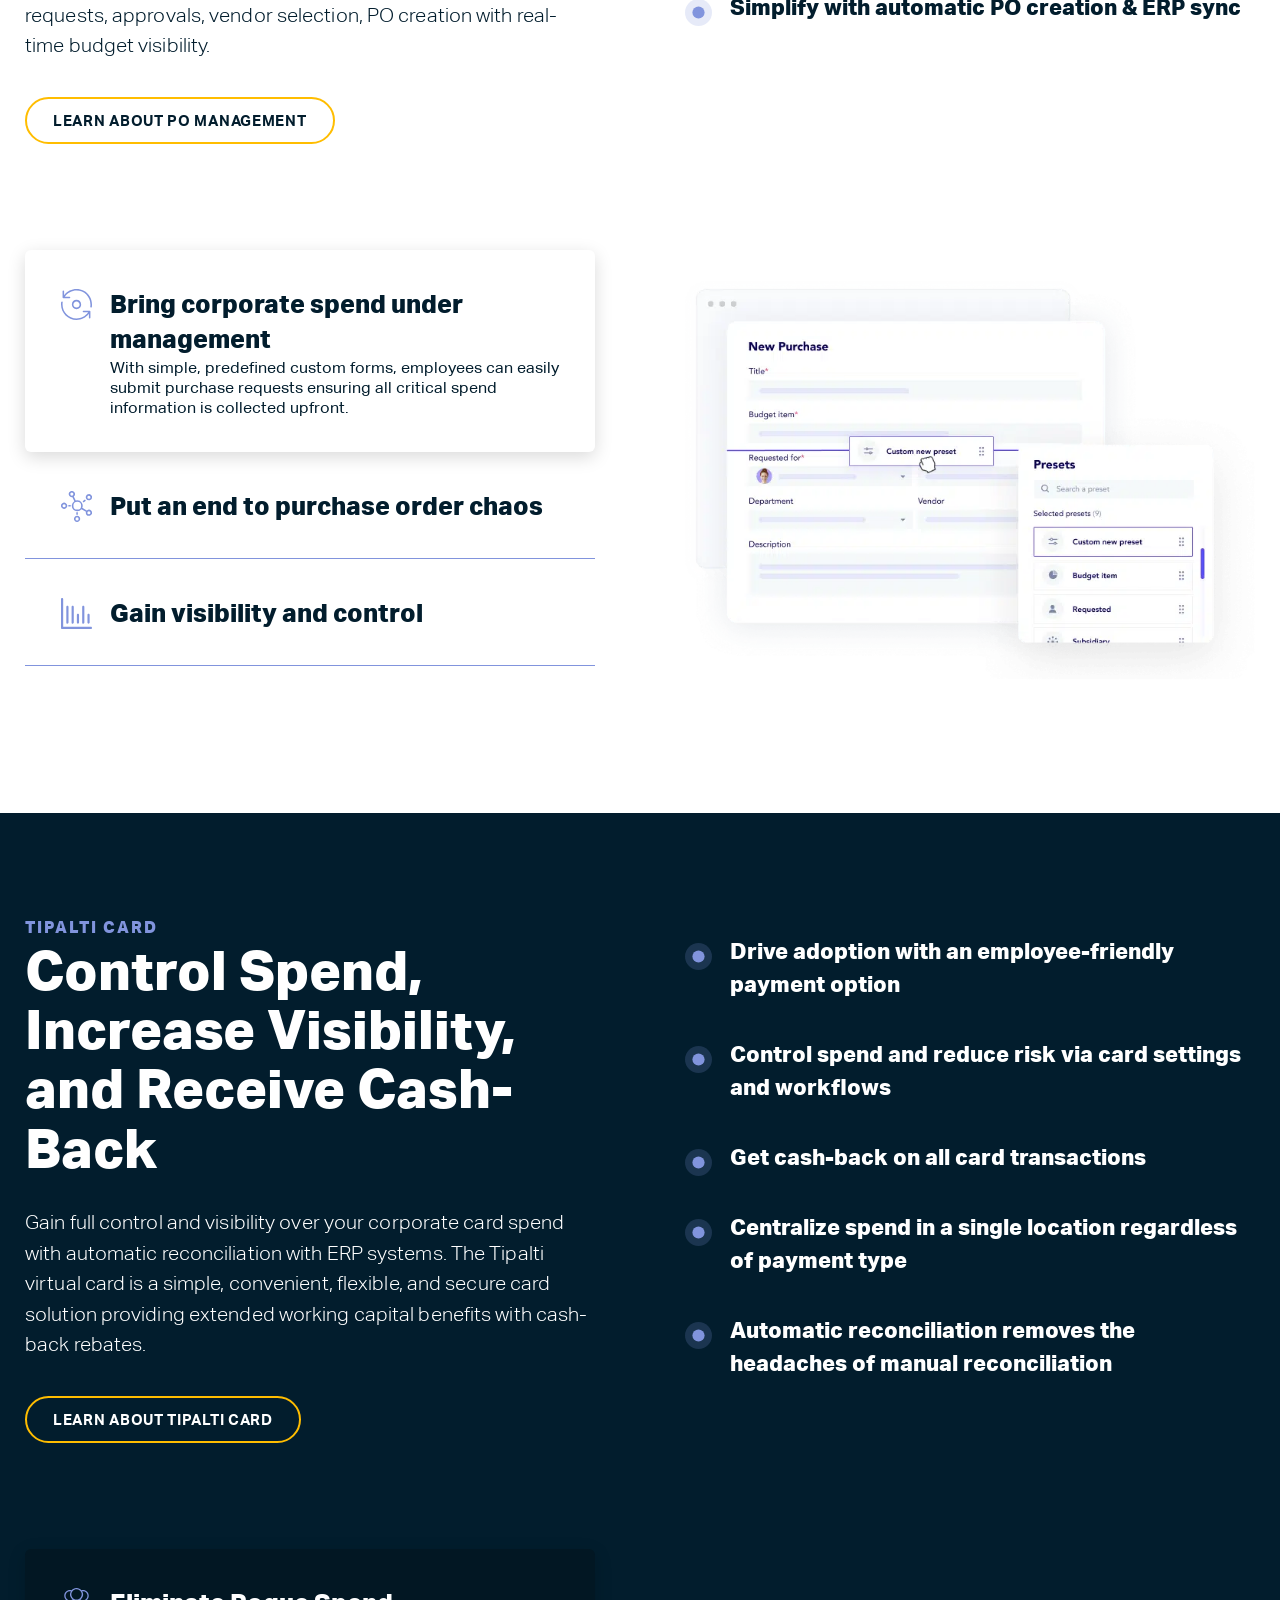
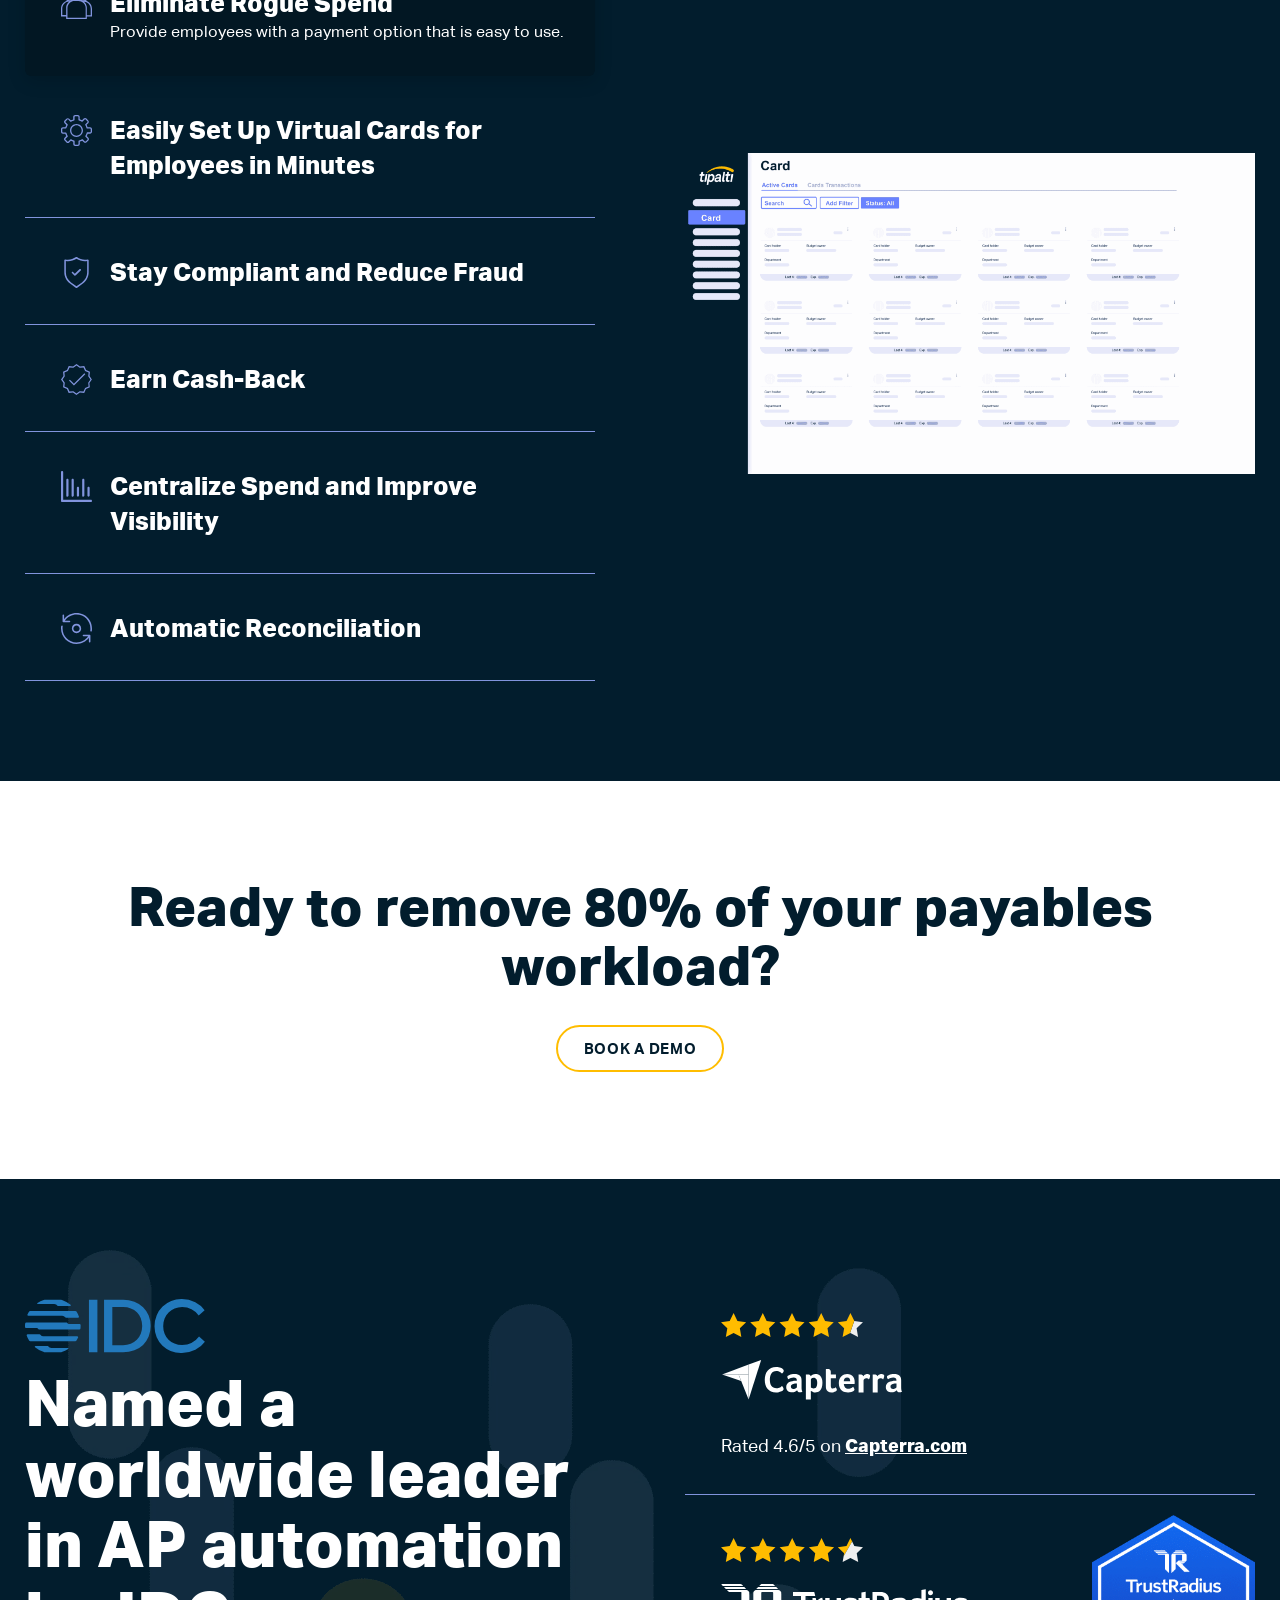
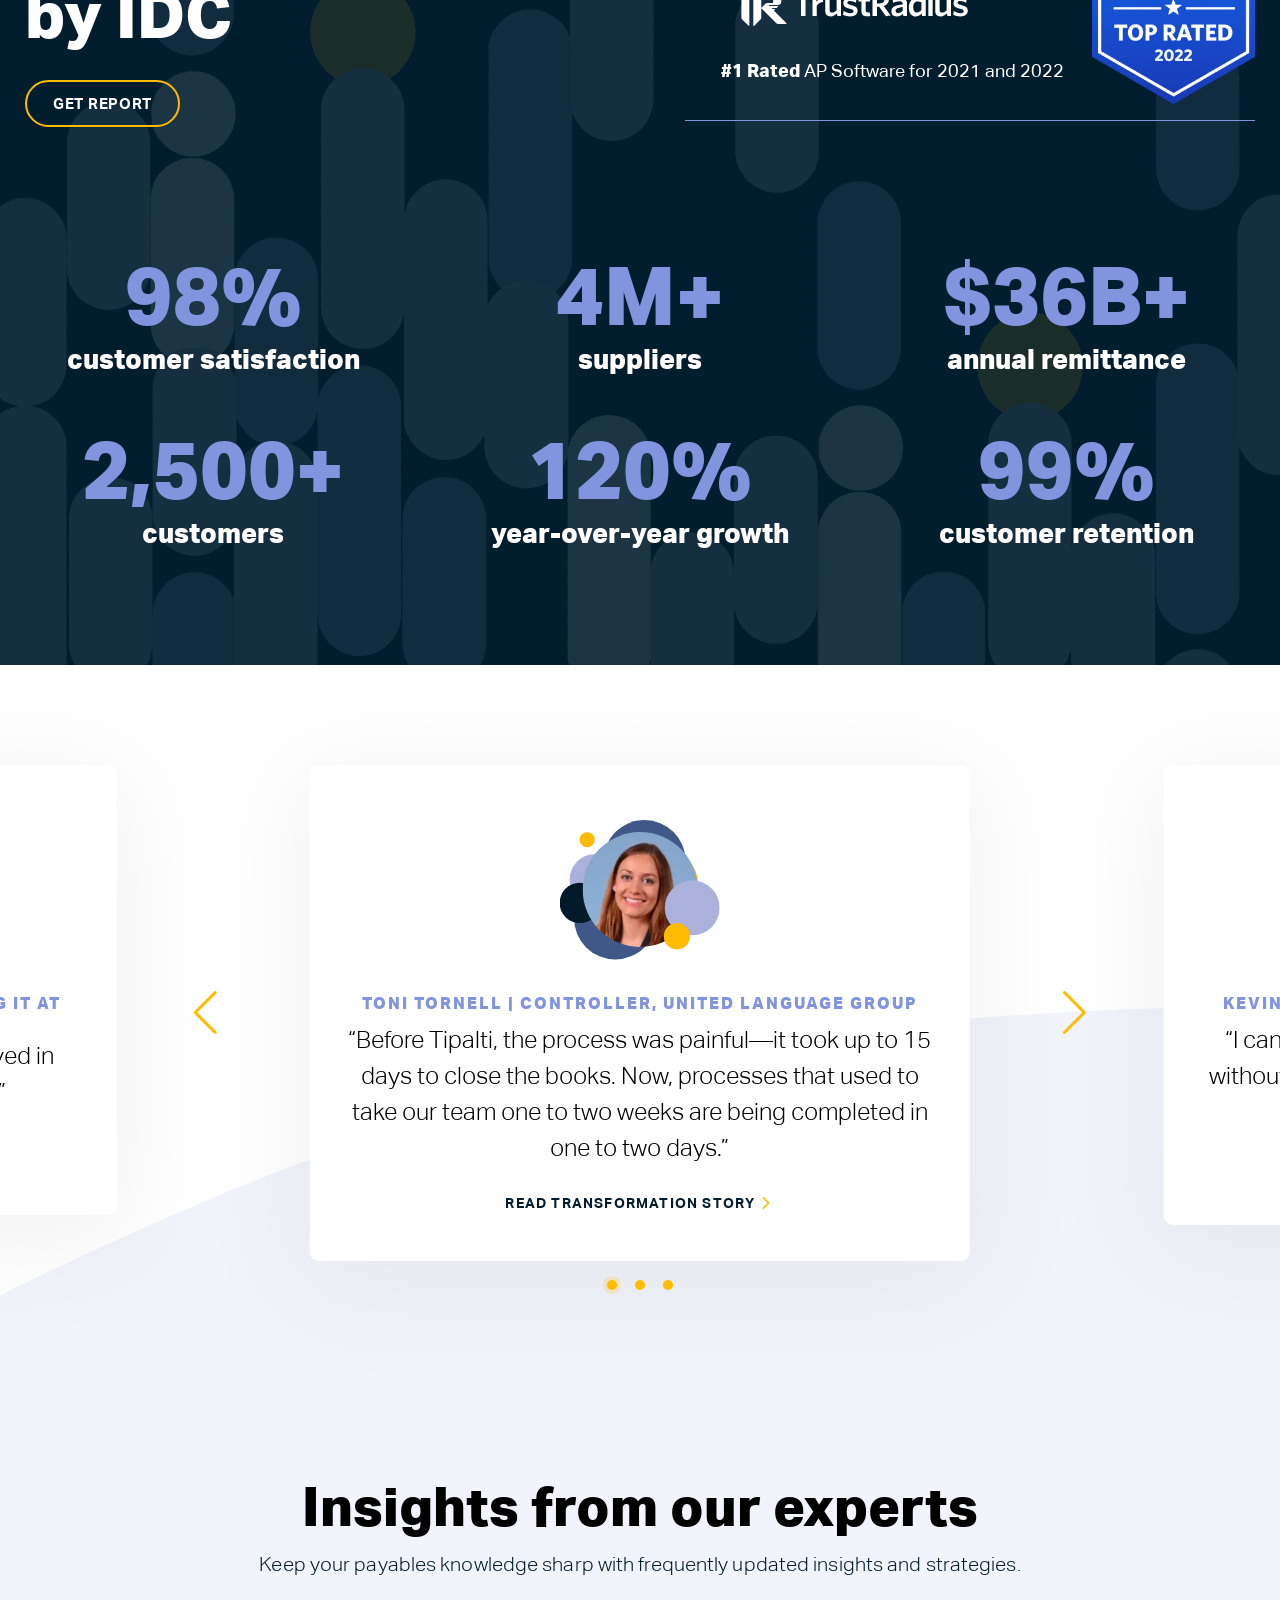
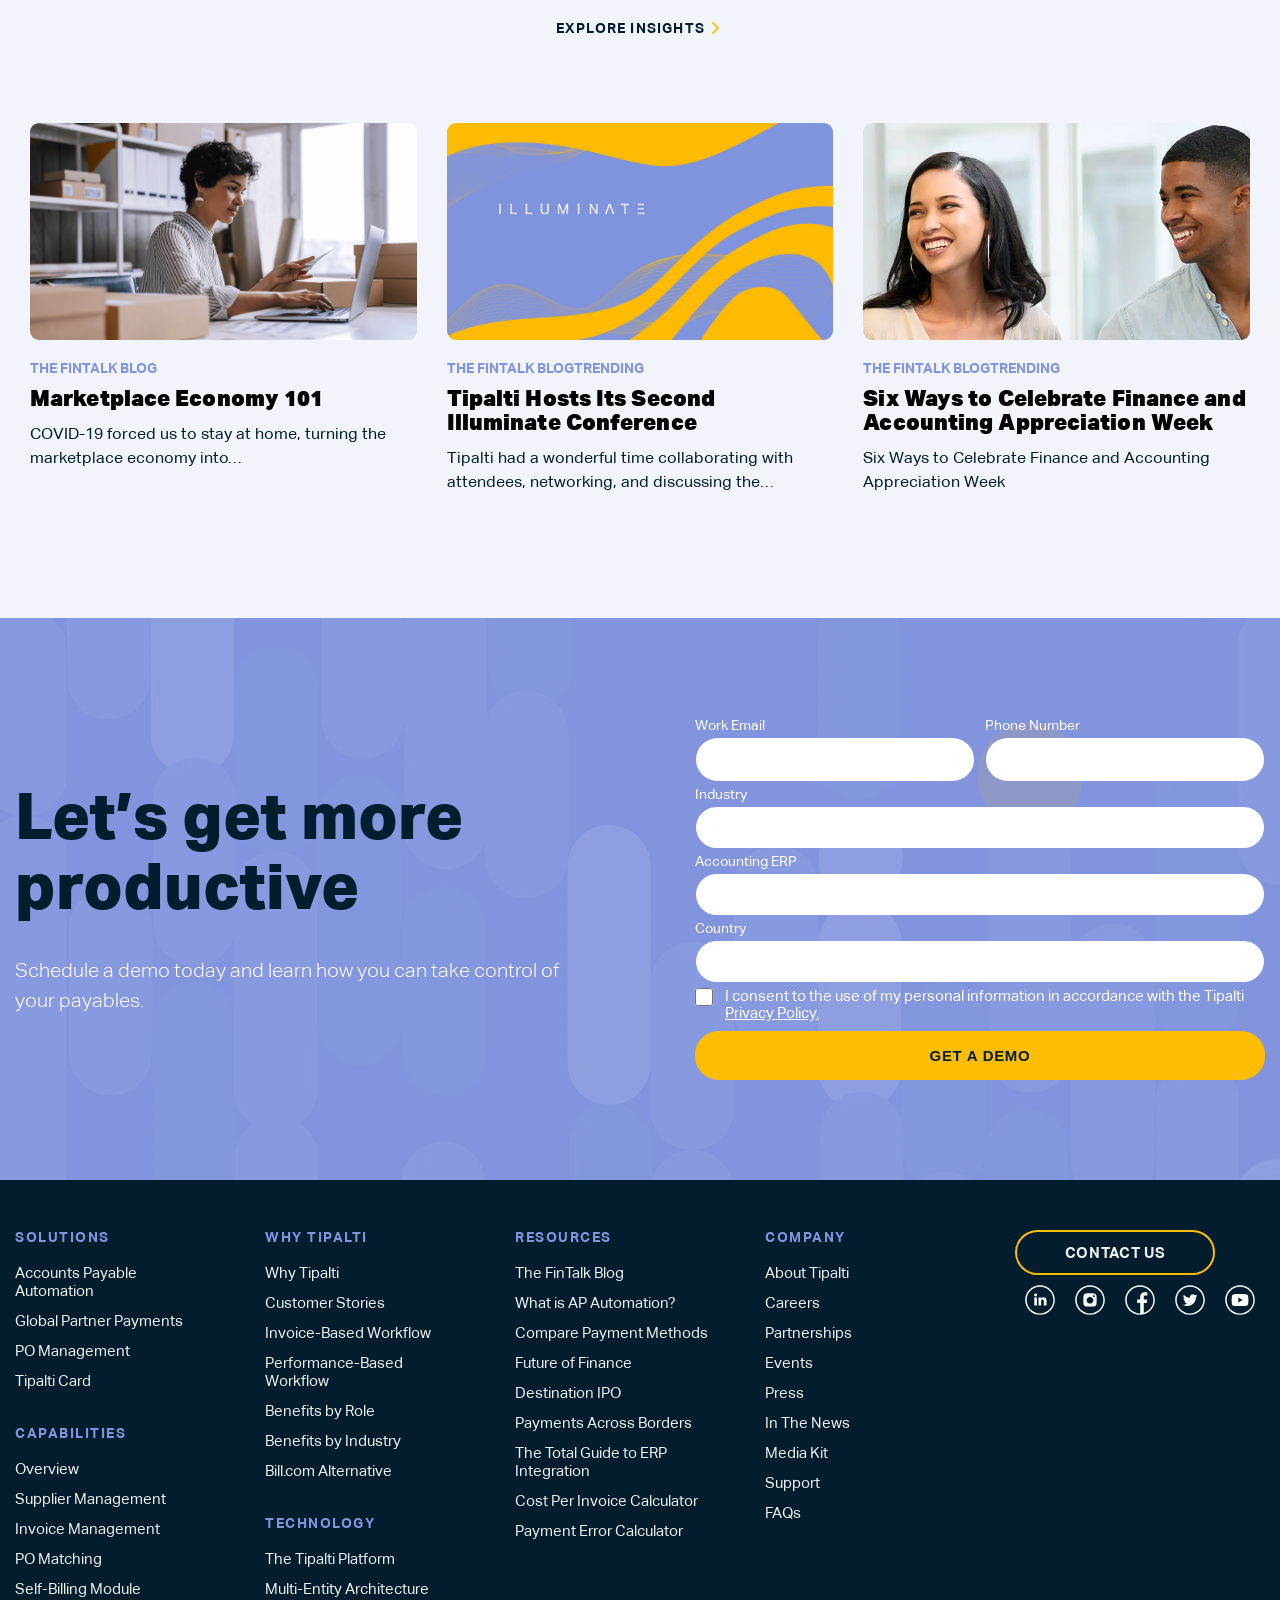
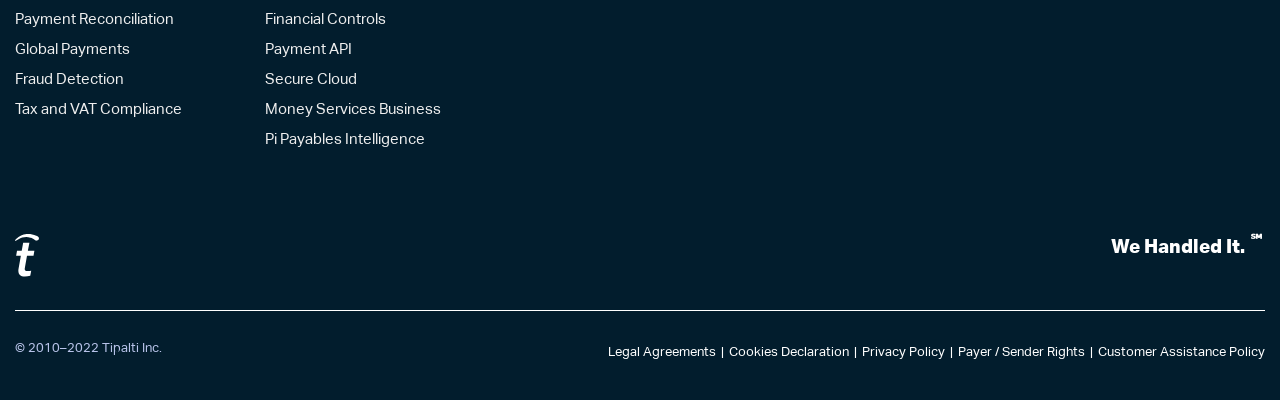
==== commit e7994ae0: "fix nav" ====
--- a/src/preview/index.html
+++ b/src/preview/index.html
@@ -33,8 +33,8 @@
                     <img src="../static/images/general/en-us.png" alt="en-us">
                 </div>
                 <ul>
-                    <li><a href="#"><img src="../static/images/general/en-us.png" alt="en-us"></a></li>
-                    <li><a href="#"><img src="../static/images/general/en-us.png" alt="en-us"></a></li>
+                    <li><a href="#"><img src="../static/images/general/en-gb.png" alt="en-us"></a></li>
+                    <li><a href="#"><img src="../static/images/general/Europe%20Flag.png" alt="en-us"></a></li>
                 </ul>
             </div>
             <div class="header-nav">
@@ -42,23 +42,360 @@
                     <li class="menu-item">
                         <a href="#" class="menu-link">Solutions</a>
                         <ul class="sub-menu">
-                            <li id="menu-item-23347" class="menu-item menu-item-type-post_type menu-item-object-page menu-item-has-children menu-item-23347 page-item-9819">
-                                <a class="has-desc menu-link" href="https://tipalti.com/ap-automation/">Accounts Payable Automation</a>
+                            <li class="menu-item">
+                                <a class="has-desc menu-link" href="#">Accounts Payable Automation</a>
                                 <span class="menu-item-desc">End-to-end, invoice-based payments designed for growing companies</span>
-                                <ul class="sub-menu collapse"><li id="menu-item-23354" class="menu-item menu-item-type-post_type menu-item-object-page menu-item-23354 page-item-5783"><a class="has-icon menu-link" href="https://tipalti.com/product/supplier-management/"><img src="https://tipalti.com/wp-content/uploads/2022/03/icon-supplier-management.svg" alt="Supplier Management Icon" width="150" height="150" class="menu-item-icon" loading="lazy">Supplier Management</a></li><li id="menu-item-23353" class="menu-item menu-item-type-post_type menu-item-object-page menu-item-23353 page-item-3613"><a class="has-icon menu-link" href="https://tipalti.com/product/invoice-management/"><img src="https://tipalti.com/wp-content/uploads/2022/03/icon-invoice.svg" alt="Invoice Icon" width="150" height="150" class="menu-item-icon" loading="lazy">Invoice Management</a></li><li id="menu-item-23359" class="menu-item menu-item-type-post_type menu-item-object-page menu-item-23359 page-item-3614"><a class="has-icon menu-link" href="https://tipalti.com/product/po-matching/"><img src="https://tipalti.com/wp-content/uploads/2022/03/icon-po-matching.svg" alt="PO Matching Icon" width="150" height="150" class="menu-item-icon" loading="lazy">Purchase Order Matching</a></li><li id="menu-item-23356" class="menu-item menu-item-type-post_type menu-item-object-page menu-item-23356 page-item-3616"><a class="has-icon menu-link" href="https://tipalti.com/product/global-payments/"><img src="https://tipalti.com/wp-content/uploads/2022/03/icon-global-payouts.svg" alt="Global Payouts Icon" width="150" height="150" class="menu-item-icon" loading="lazy">Payment Remittance</a></li><li id="menu-item-23358" class="menu-item menu-item-type-post_type menu-item-object-page menu-item-23358 page-item-3617"><a class="has-icon menu-link" href="https://tipalti.com/product/payment-reconciliation-reporting/"><img src="https://tipalti.com/wp-content/uploads/2022/03/icon-payment-rec.svg" alt="Payment Reconciliation Icon" width="150" height="150" class="menu-item-icon" loading="lazy">Payment Reconciliation</a></li></ul></li><li id="menu-item-23348" class="order-last menu-item menu-item-type-post_type menu-item-object-page menu-item-23348 page-item-23339"><a class="has-desc menu-link" href="https://tipalti.com/po-management/">Purchase Order Management</a><span class="menu-item-desc">Control and visibility over corporate spend</span></li><li id="menu-item-23349" class="menu-item menu-item-type-post_type menu-item-object-page menu-item-has-children menu-item-23349 page-item-7848"><a class="has-desc menu-link" href="https://tipalti.com/global-partner-payments/">Global Partner Payments</a><span class="menu-item-desc">Scalable payment solutions for creator, ad tech, sharing and marketplaces economy</span><ul class="sub-menu collapse"><li id="menu-item-23360" class="menu-item menu-item-type-post_type menu-item-object-page menu-item-23360 page-item-5783"><a class="has-icon menu-link" href="https://tipalti.com/product/supplier-management/"><img src="https://tipalti.com/wp-content/uploads/2022/03/icon-supplier-management.svg" alt="Supplier Management Icon" width="150" height="150" class="menu-item-icon" loading="lazy">Partner Management</a></li><li id="menu-item-23357" class="menu-item menu-item-type-post_type menu-item-object-page menu-item-23357 page-item-3616"><a class="has-icon menu-link" href="https://tipalti.com/product/global-payments/"><img src="https://tipalti.com/wp-content/uploads/2022/03/icon-global-payouts.svg" alt="Global Payouts Icon" width="150" height="150" class="menu-item-icon" loading="lazy">Global Payments</a></li><li id="menu-item-23361" class="menu-item menu-item-type-post_type menu-item-object-page menu-item-23361 page-item-3620"><a class="has-icon menu-link" href="https://tipalti.com/product/detect-risk-module/"><img src="https://tipalti.com/wp-content/uploads/2022/03/icon-fraud-detection.svg" alt="Fraud Detection Icon" width="150" height="150" class="menu-item-icon" loading="lazy">Fraud Detection</a></li><li id="menu-item-23362" class="menu-item menu-item-type-post_type menu-item-object-page menu-item-23362 page-item-3615"><a class="has-icon menu-link" href="https://tipalti.com/product/self-billing-invoice/"><img src="https://tipalti.com/wp-content/uploads/2022/03/icon-self-billing.svg" alt="Self Billing Icon" width="150" height="150" class="menu-item-icon" loading="lazy">Self-Billing Module</a></li><li id="menu-item-23363" class="menu-item menu-item-type-post_type menu-item-object-page menu-item-23363 page-item-3612"><a class="has-icon menu-link" href="https://tipalti.com/product/tax-regulatory-compliance/"><img src="https://tipalti.com/wp-content/uploads/2022/03/icon-tax-compliant.svg" alt="Tax Compliant Icon" width="150" height="150" class="menu-item-icon" loading="lazy">Tax and VAT Compliance</a></li></ul></li><li id="menu-item-33430" class="menu-item menu-item-type-post_type menu-item-object-page menu-item-33430 page-item-33214"><a class="has-desc menu-link" href="https://tipalti.com/card/">Tipalti Card</a><span class="menu-item-desc">Manage and reconcile spend, gain visibility, and receive cash-back</span></li>
+                                <ul class="sub-menu collapse">
+                                    <li class="menu-item menu-item-type-post_type">
+                                        <a class="has-icon menu-link" href="#">
+                                            <img src="../static/images/general/icon-supplier-management.svg" alt="Supplier Management Icon" class="menu-item-icon">
+                                            Supplier Management
+                                        </a>
+                                    </li>
+                                    <li class="menu-item menu-item-type-post_type menu-item-object-page">
+                                        <a class="has-icon menu-link" href="#"><img src="../static/images/general/icon-invoice.svg" alt="Invoice Icon" class="menu-item-icon">
+                                            Invoice Management
+                                        </a>
+                                    </li>
+                                    <li class="menu-item menu-item-type-post_type menu-item-object-page">
+                                        <a class="has-icon menu-link" href="#"><img src="../static/images/general/icon-po-matching.svg" alt="PO Matching Icon" class="menu-item-icon">
+                                            Purchase Order Matching
+                                        </a>
+                                    </li>
+                                    <li class="menu-item menu-item-type-post_type menu-item-object-page">
+                                        <a class="has-icon menu-link" href="#">
+                                            <img src="../static/images/general/icon-global-payouts.svg" alt="Global Payouts Icon" class="menu-item-icon">
+                                            Payment Remittance
+                                        </a>
+                                    </li>
+                                    <li class="menu-item menu-item-type-post_type menu-item-object-page">
+                                        <a class="has-icon menu-link" href="#">
+                                            <img src="../static/images/general/icon-payment-rec.svg" alt="Payment Reconciliation Icon" class="menu-item-icon">
+                                            Payment Reconciliation
+                                        </a>
+                                    </li>
+                                </ul>
+                            </li>
+                            <li class="order-last menu-item menu-item-type-post_type menu-item-object-page ">
+                                <a class="has-desc menu-link" href="#">
+                                    Purchase Order Management
+                                </a>
+                                <span class="menu-item-desc">Control and visibility over corporate spend</span>
+                            </li>
+                            <li class="menu-item menu-item-type-post_type menu-item-object-page">
+                                <a class="has-desc menu-link" href="#">
+                                    Global Partner Payments
+                                </a>
+                                <span class="menu-item-desc">Scalable payment solutions for creator, ad tech, sharing and marketplaces economy</span>
+                                <ul class="sub-menu collapse">
+                                    <li class="menu-item menu-item-type-post_type menu-item-object-page">
+                                        <a class="has-icon menu-link" href="#">
+                                            <img src="../static/images/general/icon-supplier-management.svg" alt="Supplier Management Icon" class="menu-item-icon">
+                                            Partner Management
+                                        </a>
+                                    </li>
+                                    <li class="menu-item menu-item-type-post_type menu-item-object-page">
+                                        <a class="has-icon menu-link" href="#">
+                                            <img src="../static/images/general/icon-global-payouts.svg" alt="Global Payouts Icon" class="menu-item-icon">
+                                            Global Payments
+                                        </a>
+                                    </li>
+                                    <li class="menu-item menu-item-type-post_type menu-item-object-page">
+                                        <a class="has-icon menu-link" href="#">
+                                            <img src="../static/images/general/icon-fraud-detection.svg" alt="Fraud Detection Icon" class="menu-item-icon">
+                                            Fraud Detection
+                                        </a>
+                                    </li>
+                                    <li class="menu-item menu-item-type-post_type menu-item-object-page">
+                                        <a class="has-icon menu-link" href="#">
+                                            <img src="../static/images/general/icon-self-billing.svg" alt="Self Billing Icon" class="menu-item-icon">
+                                            Self-Billing Module
+                                        </a>
+                                    </li>
+                                    <li class="menu-item menu-item-type-post_type menu-item-object-page">
+                                        <a class="has-icon menu-link" href="#">
+                                            <img src="../static/images/general/icon-tax-compliant.svg" alt="Tax Compliant Icon" class="menu-item-icon">
+                                            Tax and VAT Compliance
+                                        </a>
+                                    </li>
+                                </ul>
+                            </li>
+                            <li class="menu-item menu-item-type-post_type menu-item-object-page">
+                                <a class="has-desc menu-link" href="#">
+                                    Tipalti Card
+                                </a>
+                                <span class="menu-item-desc">Manage and reconcile spend, gain visibility, and receive cash-back</span>
+                            </li>
                         </ul>
                     </li>
                     <li class="menu-item">
                         <a href="#" class="menu-link">Technology</a>
+                        <ul class="sub-menu collapse">
+                            <li class="menu-item menu-item-type-custom menu-item-object-custom">
+                                <a class="menu-link has-desc" href="#">Overview</a>
+                                <ul class="sub-menu collapse">
+                                    <li class="menu-item menu-item-type-post_type menu-item-object-page">
+                                        <a class="has-desc menu-link menu-link-default" href="#">The Tipalti Platform</a>
+                                        <span class="menu-item-desc">Global, scalable, and fully automated</span>
+                                    </li>
+                                </ul>
+                            </li>
+                            <li class="menu-item menu-item-type-custom menu-item-object-custom ">
+                                <a class="menu-link menu-item-disabled" href="#">Features</a>
+                                <ul class="sub-menu collapse">
+                                    <li class="menu-item menu-item-type-custom menu-item-object-custom">
+                                        <a class="has-icon menu-link" href="#">
+                                            <img src="../static/images/general/icon-multi-entity.svg" alt="Multi Entity Icon" class="menu-item-icon">Multi-Entity Architecture</a>
+                                    </li>
+                                    <li class="menu-item menu-item-type-post_type menu-item-object-page">
+                                        <a class="has-icon menu-link" href="#">
+                                            <img src="../static/images/general/icon-financial-controls.svg" alt="Financial Controls Icon" class="menu-item-icon">
+                                            Financial Controls
+                                        </a>
+                                    </li>
+                                    <li class="menu-item menu-item-type-post_type menu-item-object-page">
+                                        <a class="has-icon menu-link" href="#">
+                                            <img src="../static/images/general/icon-payments-api.svg" alt="Payment API Icon" class="menu-item-icon">Payment API
+                                        </a>
+                                    </li>
+                                    <li class="menu-item menu-item-type-post_type menu-item-object-page">
+                                        <a class="has-icon menu-link" href="#">
+                                            <img src="../static/images/general/icon-po-matching.svg" alt="Secure Cloud Icon" class="menu-item-icon">Secure Cloud</a>
+                                    </li>
+                                    <li class="menu-item menu-item-type-post_type menu-item-object-page">
+                                        <a class="has-icon menu-link" href="#">
+                                            <img src="../static/images/general/icon-money-service-business.svg" alt="MSB Icon" class="menu-item-icon">Money Services Business</a>
+                                    </li>
+                                    <li class="menu-item menu-item-type-post_type menu-item-object-page">
+                                        <a class="has-icon menu-link" href="#">
+                                            <img src="../static/images/general/icon-artificial-intelligence.svg" alt="AI Icon"  class="menu-item-icon">Pi Payables Intelligence</a>
+                                    </li>
+                                </ul>
+                            </li>
+                            <li class="menu-item menu-item-type-custom menu-item-object-custom menu-item-has-children">
+                                <a class="menu-link menu-item-disabled" href="#">Integrations</a>
+                                <ul class="sub-menu collapse">
+                                    <li class="menu-item menu-item-type-post_type menu-item-object-page">
+                                        <a class="menu-link" href="#">ERP &amp; Accounting</a>
+                                    </li>
+                                    <li class="menu-item menu-item-type-post_type menu-item-object-page">
+                                        <a class="menu-link" href="#">Oracle NetSuite</a>
+                                    </li>
+                                    <li class="menu-item menu-item-type-post_type menu-item-object-page">
+                                        <a class="menu-link" href="#">Sage Intacct</a>
+                                    </li>
+                                    <li class="menu-item menu-item-type-post_type menu-item-object-page">
+                                        <a class="menu-link" href="#">QuickBooks</a>
+                                    </li>
+                                    <li class="menu-item menu-item-type-post_type menu-item-object-page">
+                                        <a class="menu-link" href="#">Microsoft Dynamics</a>
+                                    </li>
+                                    <li class="menu-item menu-item-type-post_type menu-item-object-page">
+                                        <a class="menu-link" href="#">Sage Accounting</a>
+                                    </li>
+                                    <li class="menu-item menu-item-type-post_type menu-item-object-page">
+                                        <a class="menu-link" href="#">Xero Accounting</a>
+                                    </li>
+                                    <li class="menu-item menu-item-type-post_type menu-item-object-page">
+                                        <a class="menu-link" href="#">Performance Marketing</a>
+                                    </li>
+                                    <li class="menu-item menu-item-type-post_type menu-item-object-page ">
+                                        <a class="menu-link" href="#">Custom Integrations</a>
+                                    </li>
+                                </ul>
+                            </li>
+                        </ul>
                     </li>
                     <li class="menu-item">
                         <a href="#" class="menu-link">Why Tipalti</a>
+                        <ul class="sub-menu collapse">
+                            <li class="menu-item menu-item-type-custom menu-item-object-custom">
+                                <a class="menu-link menu-item-disabled" href="#">Overview</a>
+                                <ul class="sub-menu collapse">
+                                    <li class="menu-item menu-item-type-post_type menu-item-object-page">
+                                        <a class="has-desc menu-link menu-link-default" href="#">Why Tipalti</a>
+                                        <span class="menu-item-desc">A modern, holistic, powerful payables solution that scales with your changing business needs</span>
+                                    </li>
+                                    <li class="menu-item menu-item-type-post_type menu-item-object-page">
+                                        <a class="has-desc menu-link menu-link-default" href="#">Customer Stories</a>
+                                        <span class="menu-item-desc">See how we transform finance operations</span>
+                                    </li>
+                                </ul>
+                            </li>
+                            <li class="order-last menu-item menu-item-type-custom menu-item-object-custom menu-item-has-children">
+                                <a class="menu-link menu-item-disabled" href="#">Benefits</a>
+                                <ul class="sub-menu collapse">
+                                    <li class="menu-item menu-item-type-post_type menu-item-object-page">
+                                        <a class="menu-link" href="#">Accolades</a>
+                                    </li>
+                                    <li class="menu-item menu-item-type-post_type menu-item-object-page">
+                                        <a class="menu-link" href="#">Invoice-Based Workflow</a>
+                                    </li>
+                                    <li class="menu-item menu-item-type-post_type menu-item-object-page">
+                                        <a class="menu-link" href="#">Performance-Based Workflow</a>
+                                    </li>
+                                    <li class="menu-item menu-item-type-post_type menu-item-object-page">
+                                        <a class="menu-link" href="#">Benefits by Role</a>
+                                    </li>
+                                </ul>
+                            </li>
+                            <li class="order-last menu-item menu-item-type-custom menu-item-object-custom menu-item-has-children">
+                                <a class="menu-link menu-item-disabled" href="#">Additional Services</a>
+                                <ul class="sub-menu collapse">
+                                    <li class="menu-item menu-item-type-post_type menu-item-object-page">
+                                        <a class="menu-link" href="#">Currency Management</a>
+                                    </li>
+                                    <li class="menu-item menu-item-type-post_type menu-item-object-page">
+                                        <a class="menu-link" href="#">Accelerated Payments</a>
+                                    </li>
+                                    <li class="menu-item menu-item-type-post_type menu-item-object-page">
+                                        <a class="menu-link" href="#">FX Hedging</a>
+                                    </li>
+                                    <li class="menu-item menu-item-type-post_type menu-item-object-page">
+                                        <a class="menu-link" href="#">Implementation Services</a>
+                                    </li>
+                                    <li class="menu-item menu-item-type-post_type menu-item-object-page">
+                                        <a class="menu-link" href="#">Supplier Enablement Program</a>
+                                    </li>
+                                </ul>
+                            </li>
+                            <li class="menu-item menu-item-type-custom menu-item-object-custom menu-item-has-children">
+                                <a class="menu-link menu-item-disabled" href="#">Industries</a>
+                                <ul class="sub-menu collapse">
+                                    <li class="menu-item menu-item-type-post_type menu-item-object-page">
+                                        <a class="menu-link" href="#">Advertising Technology</a>
+                                    </li>
+                                    <li class="menu-item menu-item-type-post_type menu-item-object-page">
+                                        <a class="menu-link" href="#">Affiliate and Influencer Networks</a>
+                                    </li>
+                                    <li class="menu-item menu-item-type-post_type menu-item-object-page">
+                                        <a class="menu-link" href="#">Business Services</a>
+                                    </li>
+                                    <li class="menu-item menu-item-type-post_type menu-item-object-page">
+                                        <a class="menu-link" href="#">Ecommerce and Retail</a>
+                                    </li>
+                                    <li class="menu-item menu-item-type-post_type menu-item-object-page">
+                                        <a class="menu-link" href="#">Education</a>
+                                    </li>
+                                    <li class="menu-item menu-item-type-post_type menu-item-object-page">
+                                        <a class="menu-link" href="#">Financial Services</a>
+                                    </li>
+                                    <li class="menu-item menu-item-type-post_type menu-item-object-page ">
+                                        <a class="menu-link" href="#">Healthcare</a>
+                                    </li>
+                                    <li class="menu-item menu-item-type-post_type menu-item-object-page">
+                                        <a class="menu-link" href="#">Manufacturing and Wholesale</a>
+                                    </li>
+                                    <li class="menu-item menu-item-type-post_type menu-item-object-page">
+                                        <a class="menu-link" href="#">Marketplaces and Gig Economy</a>
+                                    </li>
+                                    <li class="menu-item menu-item-type-post_type menu-item-object-page">
+                                        <a class="menu-link" href="#">Online Services</a>
+                                    </li>
+                                    <li class="menu-item menu-item-type-post_type menu-item-object-page">
+                                        <a class="menu-link" href="#">Software and Technology</a>
+                                    </li>
+                                    <li class="menu-item menu-item-type-post_type menu-item-object-page">
+                                        <a class="menu-link" href="#">Video and Digital Media</a>
+                                    </li>
+                                    <li class="menu-item menu-item-type-post_type menu-item-object-page">
+                                        <a class="menu-link" href="#">Video Gaming</a>
+                                    </li>
+                                </ul>
+                            </li>
+                        </ul>
                     </li>
                     <li class="menu-item">
                         <a href="#" class="menu-link">Resources</a>
+                        <ul class="sub-menu collapse">
+                            <li class="menu-item menu-item-type-custom menu-item-object-custom menu-item-has-children ">
+                                <a class="menu-link menu-item-disabled" href="#">Blog</a>
+                                <ul class="sub-menu collapse">
+                                    <li class="menu-item menu-item-type-post_type menu-item-object-page">
+                                        <a class="has-desc menu-link menu-link-default" href="#">The FinTalk Blog</a>
+                                        <span class="menu-item-desc">Strategy and trends in payments</span>
+                                    </li>
+                                </ul>
+                            </li>
+                            <li class="menu-item menu-item-type-custom menu-item-object-custom menu-item-has-children">
+                                <a class="menu-link menu-item-disabled" href="#">Tools</a>
+                                <ul class="sub-menu collapse">
+                                    <li class="menu-item menu-item-type-post_type menu-item-object-page">
+                                        <a class="menu-link" href="#">Cost Per Invoice Calculator</a>
+                                    </li>
+                                    <li class="menu-item menu-item-type-post_type menu-item-object-page">
+                                        <a class="menu-link" href="#">Payment Error Calculator</a>
+                                    </li>
+                                </ul>
+                            </li>
+                            <li class="menu-item menu-item-type-custom menu-item-object-custom menu-item-has-children">
+                                <a class="menu-link menu-item-disabled" href="#">Guides</a>
+                                <ul class="sub-menu collapse">
+                                    <li class="menu-item menu-item-type-post_type menu-item-object-post">
+                                        <a class="menu-link" href="#">What is AP Automation?</a>
+                                    </li>
+                                    <li class="menu-item menu-item-type-post_type menu-item-object-post">
+                                        <a class="menu-link" href="#">Compare Payment Methods</a>
+                                    </li>
+                                    <li class="menu-item menu-item-type-post_type menu-item-object-page">
+                                        <a class="menu-link" href="#">Future of Finance</a>
+                                    </li>
+                                    <li class="menu-item menu-item-type-post_type menu-item-object-page">
+                                        <a class="menu-link" href="#">Destination IPO</a>
+                                    </li>
+                                    <li class="menu-item menu-item-type-post_type menu-item-object-post ">
+                                        <a class="menu-link" href="#">Payments Across Borders</a>
+                                    </li>
+                                    <li class="menu-item menu-item-type-post_type menu-item-object-page">
+                                        <a class="menu-link" href="#">The Total Guide to ERP Integration</a>
+                                    </li>
+                                </ul>
+                            </li>
+                        </ul>
                     </li>
                     <li class="menu-item">
                         <a href="#" class="menu-link">Company</a>
+                        <ul class="sub-menu collapse">
+                            <li class="menu-item menu-item-type-custom menu-item-object-custom menu-item-has-children">
+                                <a class="menu-link menu-item-disabled" href="#">About Us</a>
+                                <ul class="sub-menu collapse">
+                                    <li class="menu-item menu-item-type-post_type menu-item-object-page">
+                                        <a class="menu-link" href="#">About Tipalti</a>
+                                    </li>
+                                    <li class="menu-item menu-item-type-post_type menu-item-object-page">
+                                        <a class="menu-link" href="#">Careers</a>
+                                    </li>
+                                    <li class="menu-item menu-item-type-post_type menu-item-object-page ">
+                                        <a class="menu-link" href="#">Partnerships</a>
+                                    </li>
+                                    <li class="menu-item menu-item-type-post_type menu-item-object-page">
+                                        <a class="menu-link" href="#">Contact Us</a>
+                                    </li>
+                                </ul>
+                            </li>
+                            <li class="menu-item menu-item-type-custom menu-item-object-custom menu-item-has-children">
+                                <a class="menu-link menu-item-disabled" href="#">Help</a>
+                                <ul class="sub-menu collapse">
+                                    <li class="menu-item menu-item-type-post_type menu-item-object-page">
+                                        <a class="menu-link" href="#">Support</a>
+                                    </li>
+                                    <li class="menu-item menu-item-type-post_type menu-item-object-page">
+                                        <a class="menu-link" href="#">FAQs</a>
+                                    </li>
+                                </ul>
+                            </li>
+                            <li class="menu-item menu-item-type-custom menu-item-object-custom menu-item-has-children">
+                                <a class="menu-link menu-item-disabled" href="#">News &amp; Events</a>
+                                <ul class="sub-menu collapse">
+                                    <li class="menu-item menu-item-type-post_type menu-item-object-page">
+                                        <a class="menu-link" href="#">Events</a>
+                                    </li>
+                                    <li class="menu-item menu-item-type-post_type menu-item-object-page">
+                                        <a class="menu-link" href="#">Newsroom</a>
+                                    </li>
+                                </ul>
+                            </li>
+                        </ul>
                     </li>
                 </ul>
             </div>
@@ -69,7 +406,9 @@
                 <a href="#" class="btn-primary">GET STARTED</a>
             </div>
             <div class="header-search">
-                <form action="#"></form>
+                <form action="#">
+                    <label><input type="text" class="input-search" placeholder="Search..."></label>
+                </form>
             </div>
         </div>
     </div>
--- a/src/static/css/index.css
+++ b/src/static/css/index.css
@@ -1642,22 +1642,172 @@
     display: flex;
     margin: 0 0 0 auto;
     align-items: center;
-    width: 100%; }
+    width: 90%; }
   .header-logo {
     width: 100px; }
     .header-logo a, .header-logo img {
       width: 100%; }
   .header-lang {
-    margin: 0 0 0 auto; }
+    margin: 0 0 0 auto;
+    position: relative; }
     .header-lang ul {
-      display: none; }
+      position: absolute;
+      visibility: hidden;
+      opacity: 0;
+      z-index: -1;
+      left: -14px;
+      background: #fff;
+      transform: translateY(-1em);
+      box-shadow: 0 32px 96px 16px rgba(0, 0, 0, 0.15);
+      border-radius: 8px;
+      padding: 24px 24px 16px;
+      transition: all ease 300ms; }
+      .header-lang ul:before {
+        content: "";
+        position: absolute;
+        left: 15px;
+        bottom: 100%;
+        border-bottom: 0.8em solid #fff;
+        border-left: 0.8em solid transparent;
+        border-right: 0.8em solid transparent;
+        border-top: 0;
+        filter: drop-shadow(0 -0.3em 0.15em rgba(0, 0, 0, 0.025)); }
+    .header-lang:hover ul {
+      visibility: visible;
+      opacity: 1;
+      z-index: 1;
+      transform: translateY(1em); }
   .header-nav {
     font-size: 14px; }
     .header-nav ul {
       display: flex;
       flex-wrap: wrap; }
+    .header-nav .menu-item {
+      position: relative;
+      z-index: 100; }
+      .header-nav .menu-item:hover .sub-menu {
+        z-index: 100;
+        pointer-events: auto;
+        opacity: 1;
+        transform: translateY(0) scale(1);
+        transition-delay: 200ms;
+        -webkit-animation: pointer-events 0ms linear 200ms;
+        animation: pointer-events 0ms linear 200ms;
+        -webkit-animation-fill-mode: both;
+        animation-fill-mode: both; }
+      .header-nav .menu-item:last-of-type .sub-menu {
+        -moz-column-count: 3;
+        column-count: 3; }
+        .header-nav .menu-item:last-of-type .sub-menu ul {
+          margin-bottom: 30px; }
     .header-nav .sub-menu {
-      display: none; }
+      position: absolute;
+      opacity: 0;
+      display: block !important;
+      max-width: 700px;
+      -moz-column-count: 2;
+      column-count: 2;
+      -moz-column-gap: 30px;
+      column-gap: 30px;
+      orphans: 1;
+      widows: 1;
+      -moz-column-break-inside: avoid;
+      break-inside: avoid;
+      transform: translateY(-1em) scale(0.95);
+      -webkit-backface-visibility: hidden;
+      backface-visibility: hidden;
+      transition: all 350ms ease 150ms, opacity 350ms ease 150ms;
+      pointer-events: none;
+      background: #fff;
+      box-shadow: 0 32px 96px 16px rgba(0, 0, 0, 0.15);
+      border-radius: 8px;
+      padding: 24px 18px 16px; }
+      .header-nav .sub-menu:before {
+        content: "";
+        position: absolute;
+        left: 2em;
+        bottom: 100%;
+        border-bottom: 0.8em solid #fff;
+        border-left: 0.8em solid transparent;
+        border-right: 0.8em solid transparent;
+        border-top: 0;
+        filter: drop-shadow(0 -0.3em 0.15em rgba(0, 0, 0, 0.025)); }
+      .header-nav .sub-menu ul {
+        box-shadow: none;
+        display: flex !important;
+        flex-wrap: wrap;
+        flex-direction: column;
+        padding: 0;
+        position: relative;
+        background: transparent;
+        margin-bottom: 10px; }
+        .header-nav .sub-menu ul:before {
+          display: none; }
+      .header-nav .sub-menu a {
+        position: relative; }
+        .header-nav .sub-menu a:hover {
+          color: #ffbd00 !important; }
+          .header-nav .sub-menu a:hover:after {
+            opacity: 1;
+            right: -5px; }
+        .header-nav .sub-menu a:after {
+          position: absolute;
+          content: "";
+          right: 0;
+          opacity: 0;
+          width: 1em;
+          height: 0.825em;
+          display: inline-block;
+          background-image: url("data:image/svg+xml,%3Csvg xmlns='http://www.w3.org/2000/svg' viewBox='0 0 320 512'%3E%3Cpath d='M96 480c-8.188 0-16.38-3.125-22.62-9.375c-12.5-12.5-12.5-32.75 0-45.25L242.8 256L73.38 86.63c-12.5-12.5-12.5-32.75 0-45.25s32.75-12.5 45.25 0l192 192c12.5 12.5 12.5 32.75 0 45.25l-192 192C112.4 476.9 104.2 480 96 480z' fill='%23ffbd00'/%3E%3C/svg%3E");
+          background-size: contain;
+          background-position: 50% 50%;
+          background-repeat: no-repeat;
+          transition: opacity 350ms ease,transform 350ms ease; }
+      .header-nav .sub-menu .menu-item-icon {
+        width: 22px;
+        height: 22px;
+        margin-right: 10px; }
+      .header-nav .sub-menu .menu-link {
+        padding: 6px 10px;
+        display: inline-block;
+        text-transform: none;
+        font-family: "AktivGrotesk Bold"; }
+      .header-nav .sub-menu .menu-item-disabled {
+        pointer-events: none;
+        color: #8194dd !important;
+        text-transform: uppercase;
+        font-weight: 800; }
+      .header-nav .sub-menu .has-icon {
+        display: inline-flex;
+        align-items: center;
+        padding: 6px 10px; }
+        .header-nav .sub-menu .has-icon:hover img {
+          transform: scale(1.15); }
+        .header-nav .sub-menu .has-icon img {
+          transition: opacity 150ms ease,transform 150ms ease; }
+      .header-nav .sub-menu .has-desc {
+        font-size: 14px;
+        letter-spacing: 1px;
+        white-space: nowrap;
+        padding-top: 0 !important;
+        padding-bottom: 0 !important;
+        color: #8194dd;
+        text-transform: uppercase;
+        font-weight: 800;
+        font-family: "AktivGrotesk Bold";
+        line-height: 1.4;
+        display: inline-flex; }
+      .header-nav .sub-menu .menu-item-desc {
+        font-size: 13px;
+        font-weight: 400;
+        display: block;
+        max-width: 340px;
+        line-height: 1.4;
+        padding: 0 30px 0 15px;
+        margin: 0 0 1em; }
+      .header-nav .sub-menu .menu-link-default {
+        color: #021d2d;
+        text-transform: none; }
   .header-login {
     font-size: 14px;
     margin: 0 20px 0 auto; }
@@ -1686,7 +1836,6 @@
     font-size: 15px; }
   .header-search {
     width: 20px;
-    height: 20px;
     caret-color: #8194dd;
     color: #021d2d;
     font-size: 16.395px;
@@ -1697,12 +1846,41 @@
     border-color: transparent;
     background: unset;
     background-color: transparent;
-    background-image: url("data:image/svg+xml,%3Csvg xmlns='http://www.w3.org/2000/svg' viewBox='0 0 512 512'%3E%3Cpath d='M500.3 443.7l-119.7-119.7c27.22-40.41 40.65-90.9 33.46-144.7C401.8 87.79 326.8 13.32 235.2 1.723C99.01-15.51-15.51 99.01 1.724 235.2c11.6 91.64 86.08 166.7 177.6 178.9c53.8 7.189 104.3-6.236 144.7-33.46l119.7 119.7c15.62 15.62 40.95 15.62 56.57 0C515.9 484.7 515.9 459.3 500.3 443.7zM79.1 208c0-70.58 57.42-128 128-128s128 57.42 128 128c0 70.58-57.42 128-128 128S79.1 278.6 79.1 208z' fill='%23021D2D'/%3E%3C/svg%3E");
     background-size: 18px;
     background-repeat: no-repeat;
     background-position: 18px 50%;
     border-radius: 24px;
     padding-left: 42px; }
+    .header-search .input-search {
+      caret-color: #8194dd;
+      color: #021d2d;
+      font-size: 16.395px;
+      font-weight: 500;
+      -webkit-appearance: none;
+      -moz-appearance: none;
+      appearance: none;
+      border-color: transparent;
+      background: unset;
+      background-color: transparent;
+      background-image: url("data:image/svg+xml,%3Csvg xmlns='http://www.w3.org/2000/svg' viewBox='0 0 512 512'%3E%3Cpath d='M500.3 443.7l-119.7-119.7c27.22-40.41 40.65-90.9 33.46-144.7C401.8 87.79 326.8 13.32 235.2 1.723C99.01-15.51-15.51 99.01 1.724 235.2c11.6 91.64 86.08 166.7 177.6 178.9c53.8 7.189 104.3-6.236 144.7-33.46l119.7 119.7c15.62 15.62 40.95 15.62 56.57 0C515.9 484.7 515.9 459.3 500.3 443.7zM79.1 208c0-70.58 57.42-128 128-128s128 57.42 128 128c0 70.58-57.42 128-128 128S79.1 278.6 79.1 208z' fill='%23021D2D'/%3E%3C/svg%3E");
+      background-size: 18px;
+      background-repeat: no-repeat;
+      background-position: 18px 50%;
+      border-radius: 24px;
+      height: 47px;
+      border: 0;
+      outline: none;
+      padding-left: 42px;
+      width: 0;
+      cursor: pointer;
+      transition: all .5s; }
+      .header-search .input-search::placeholder {
+        color: #8194dd; }
+      .header-search .input-search:focus {
+        left: 0;
+        width: 160px;
+        border-color: #f2f4fb;
+        background-color: #f2f4fb; }
   .header a.menu-link {
     display: block;
     font-size: 14px;
